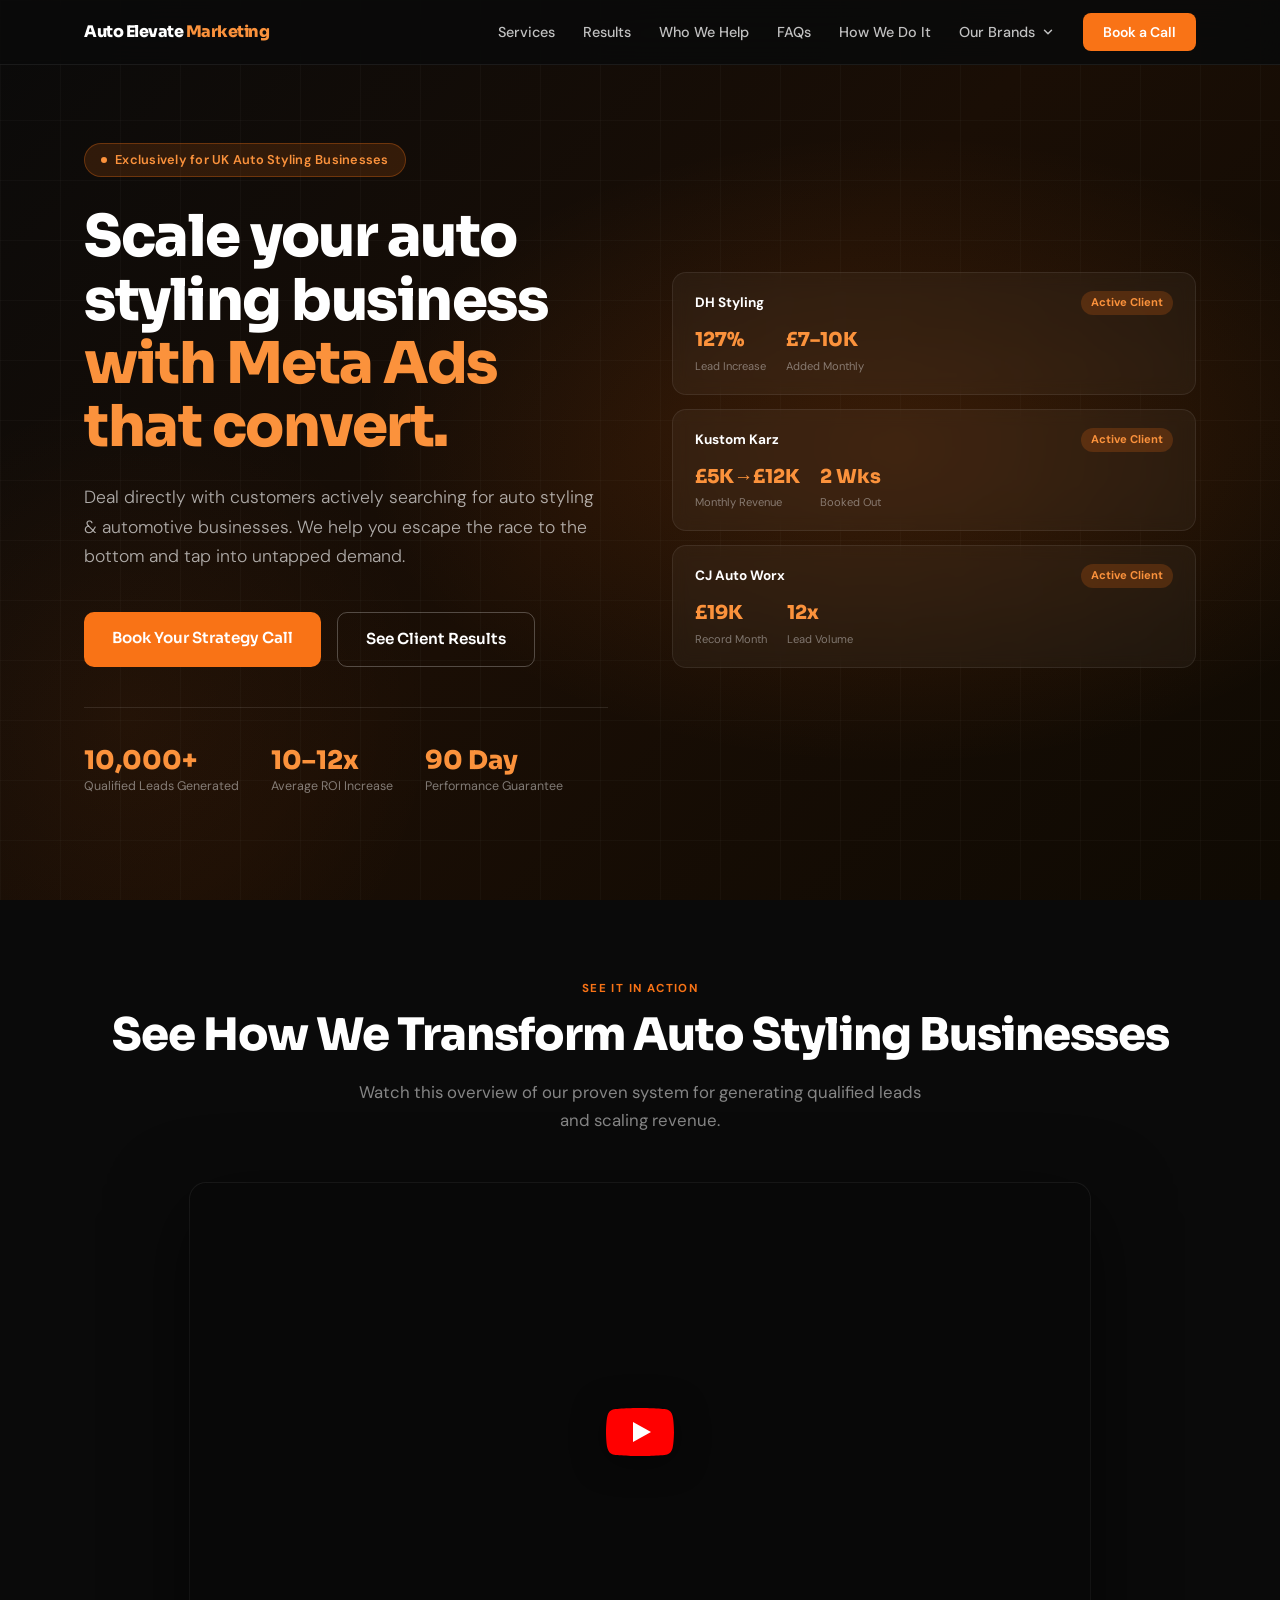
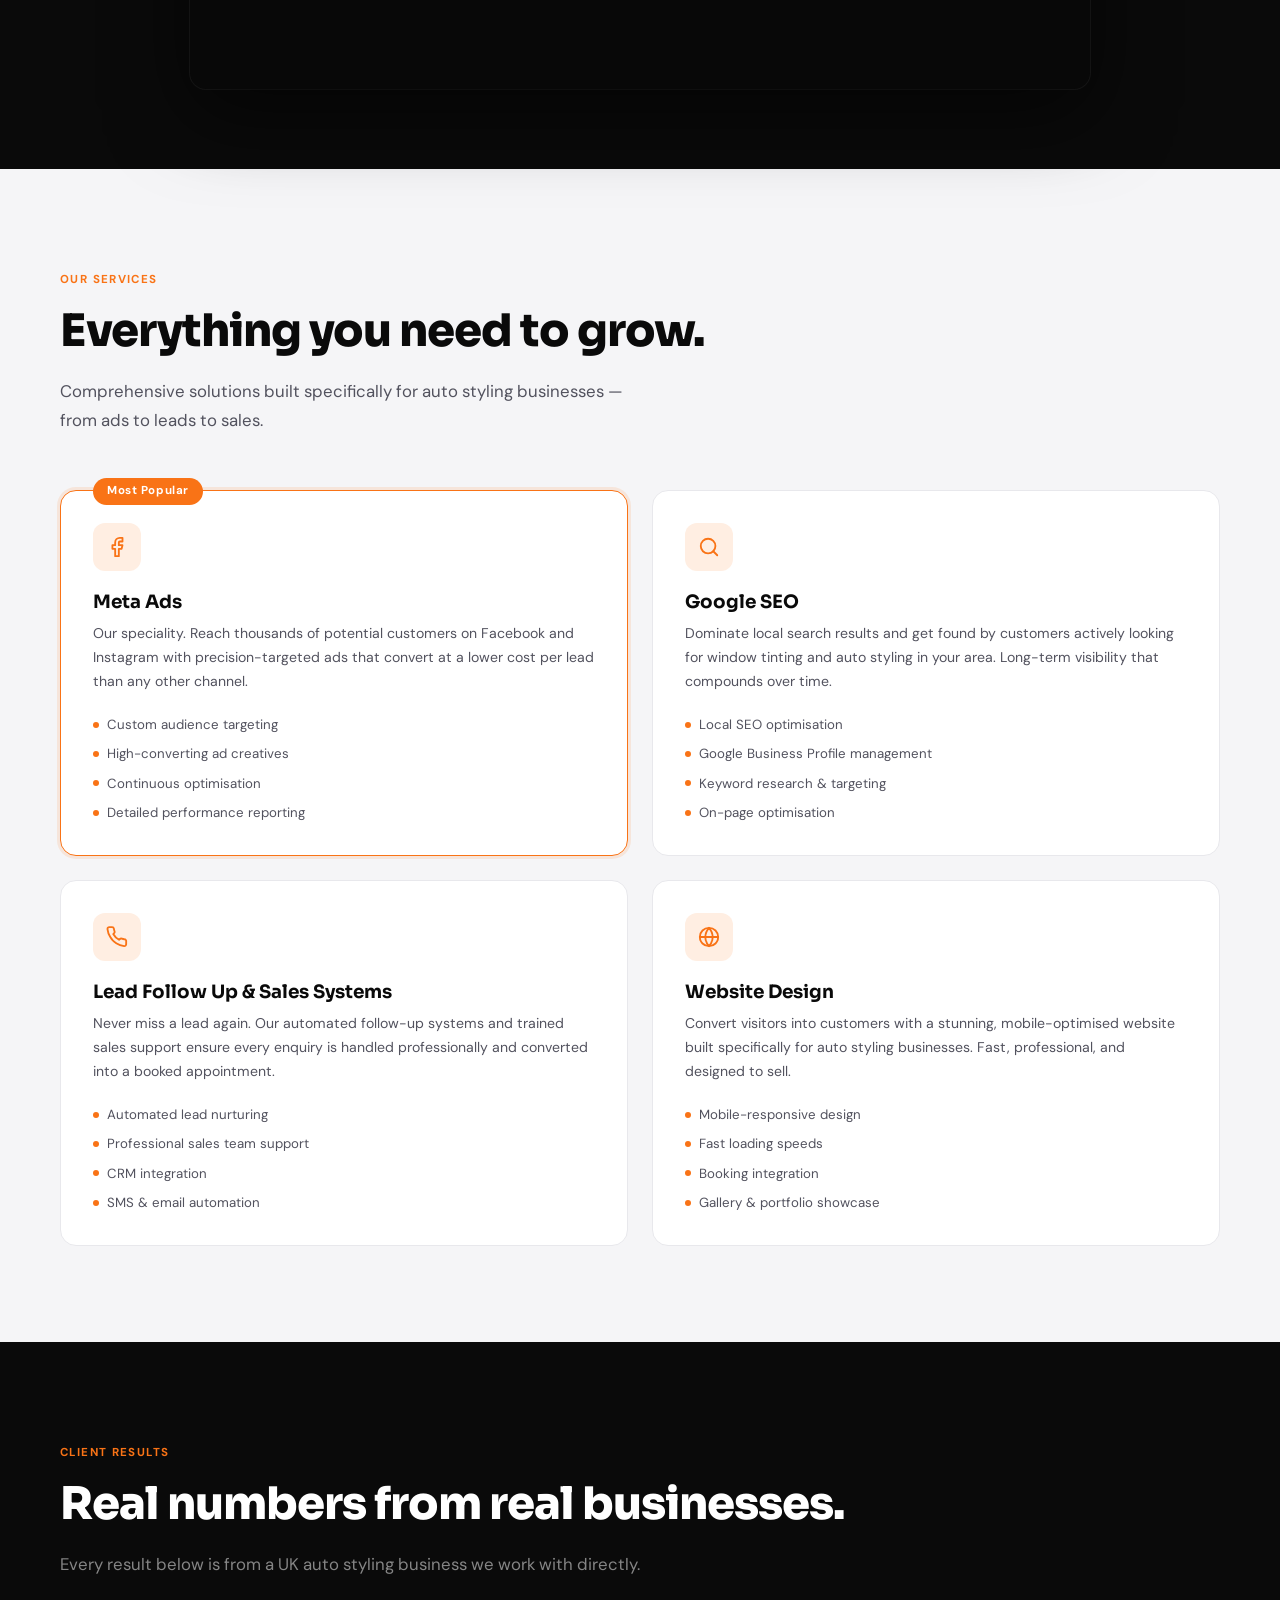
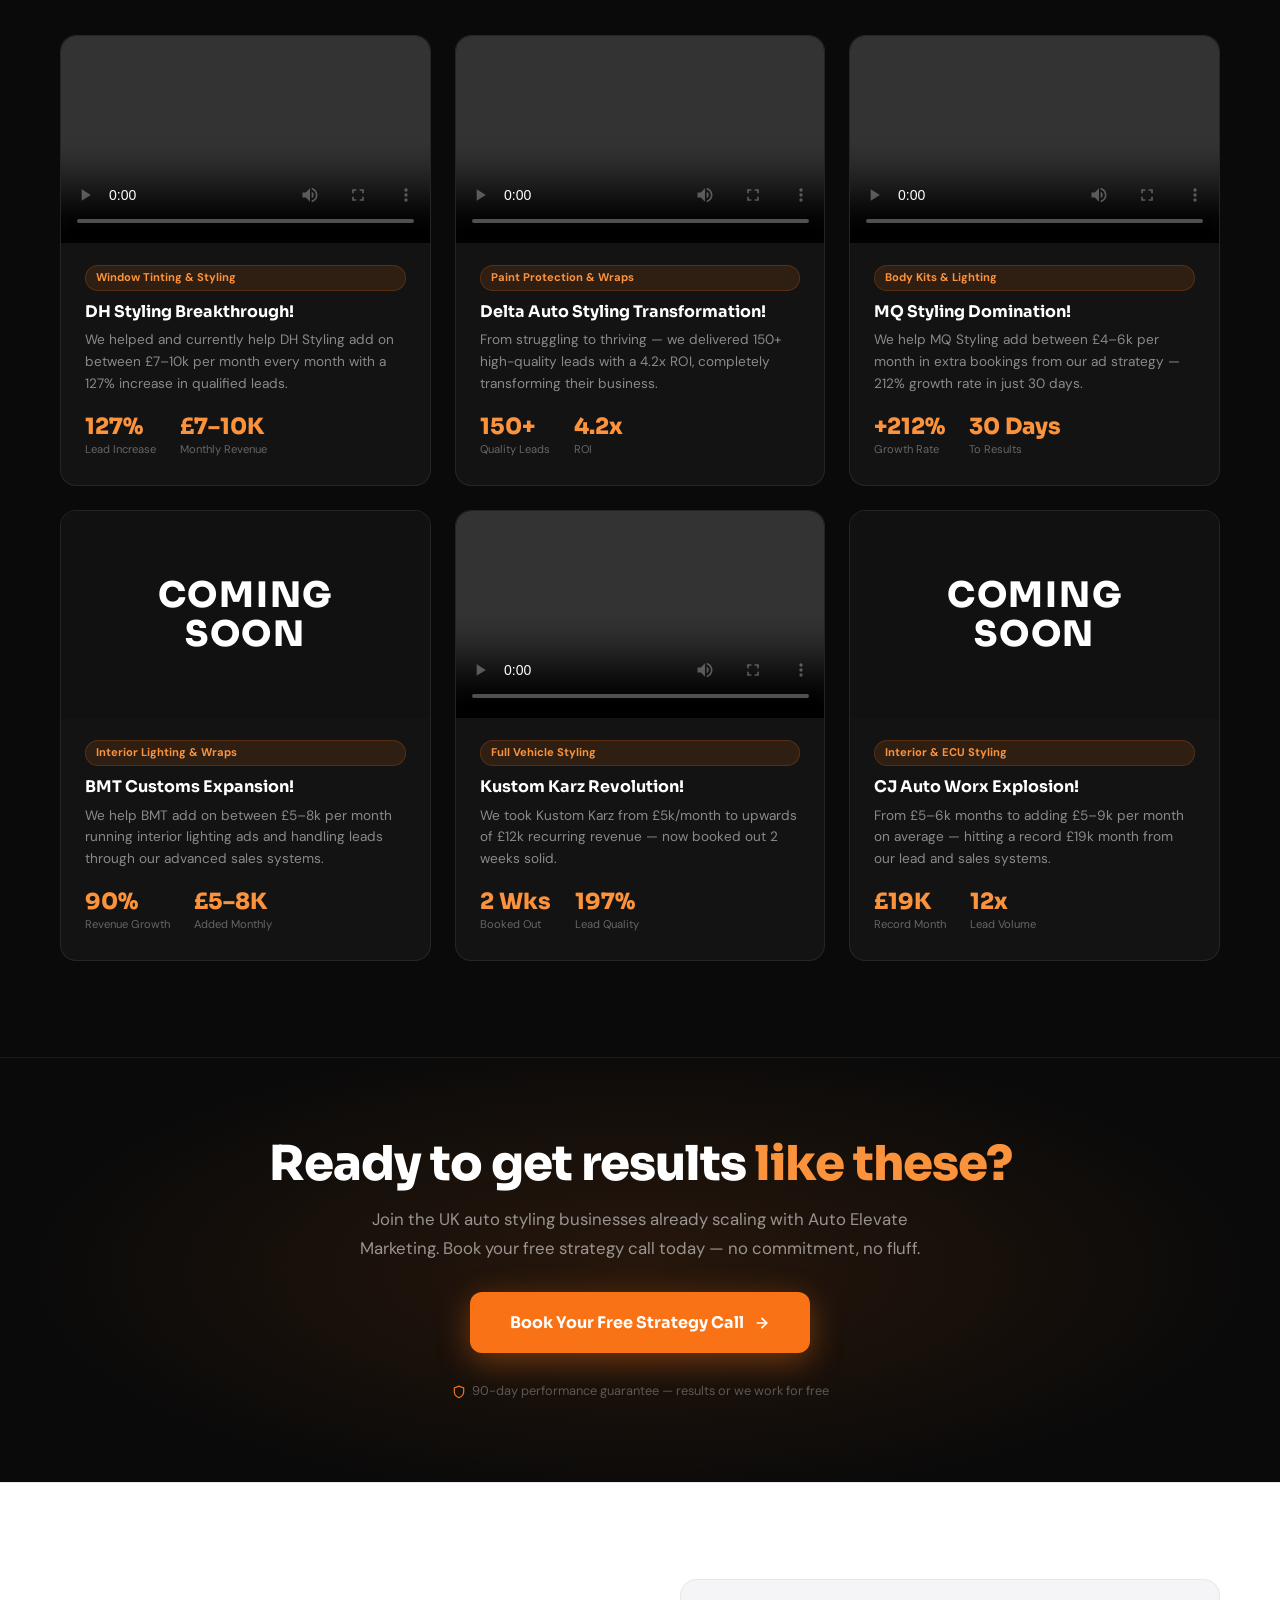
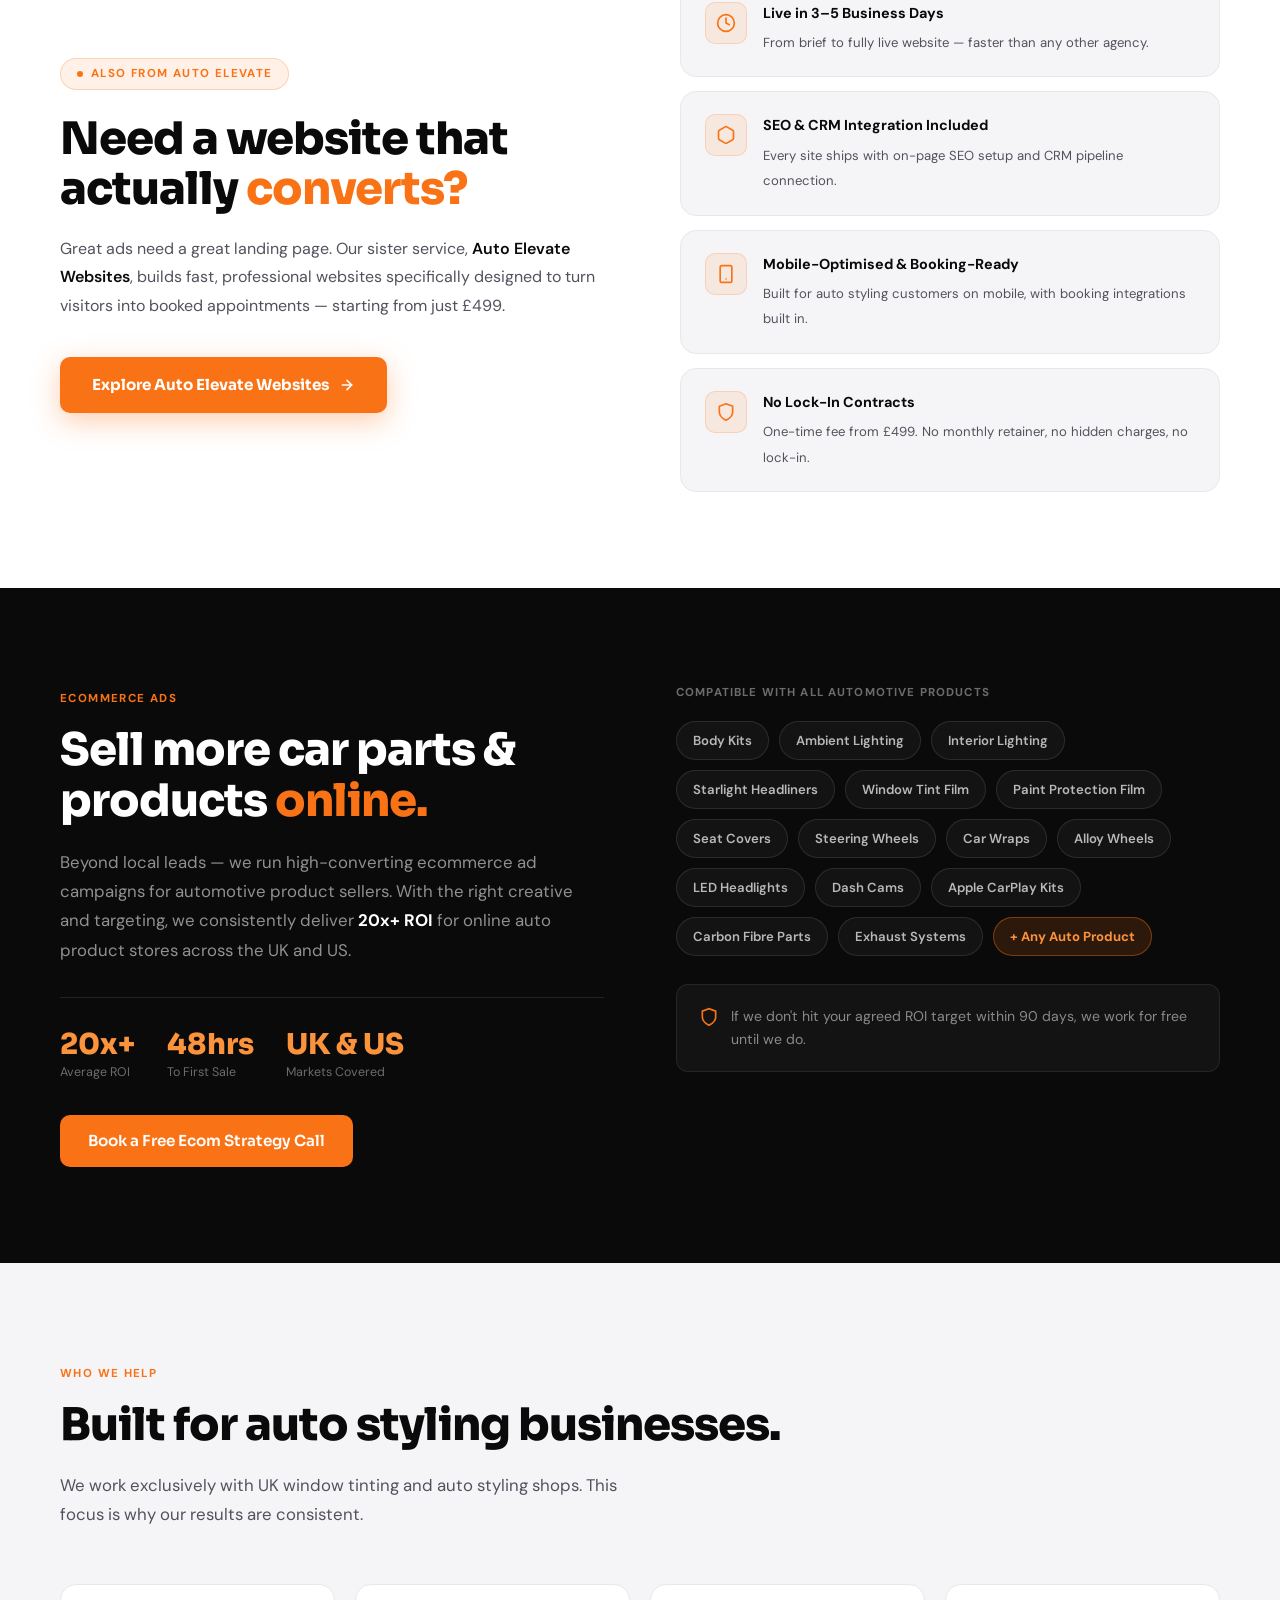
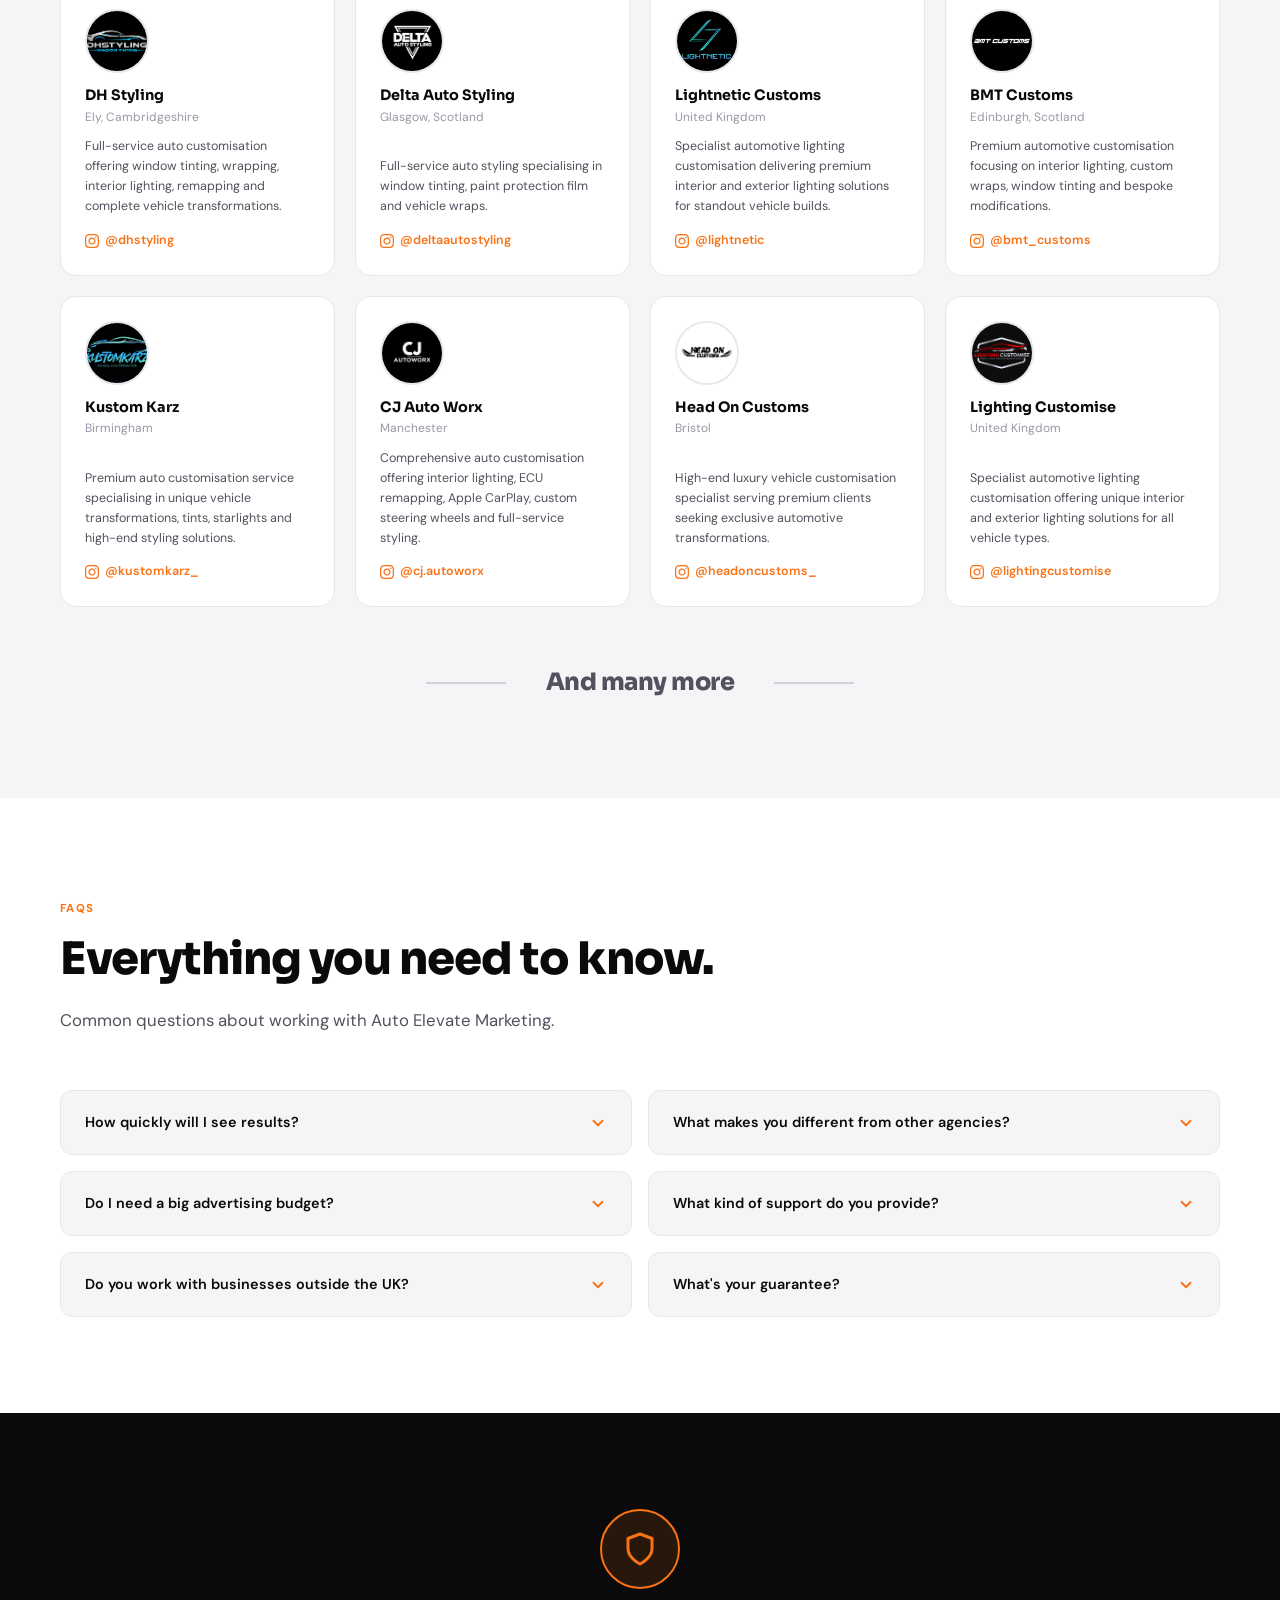
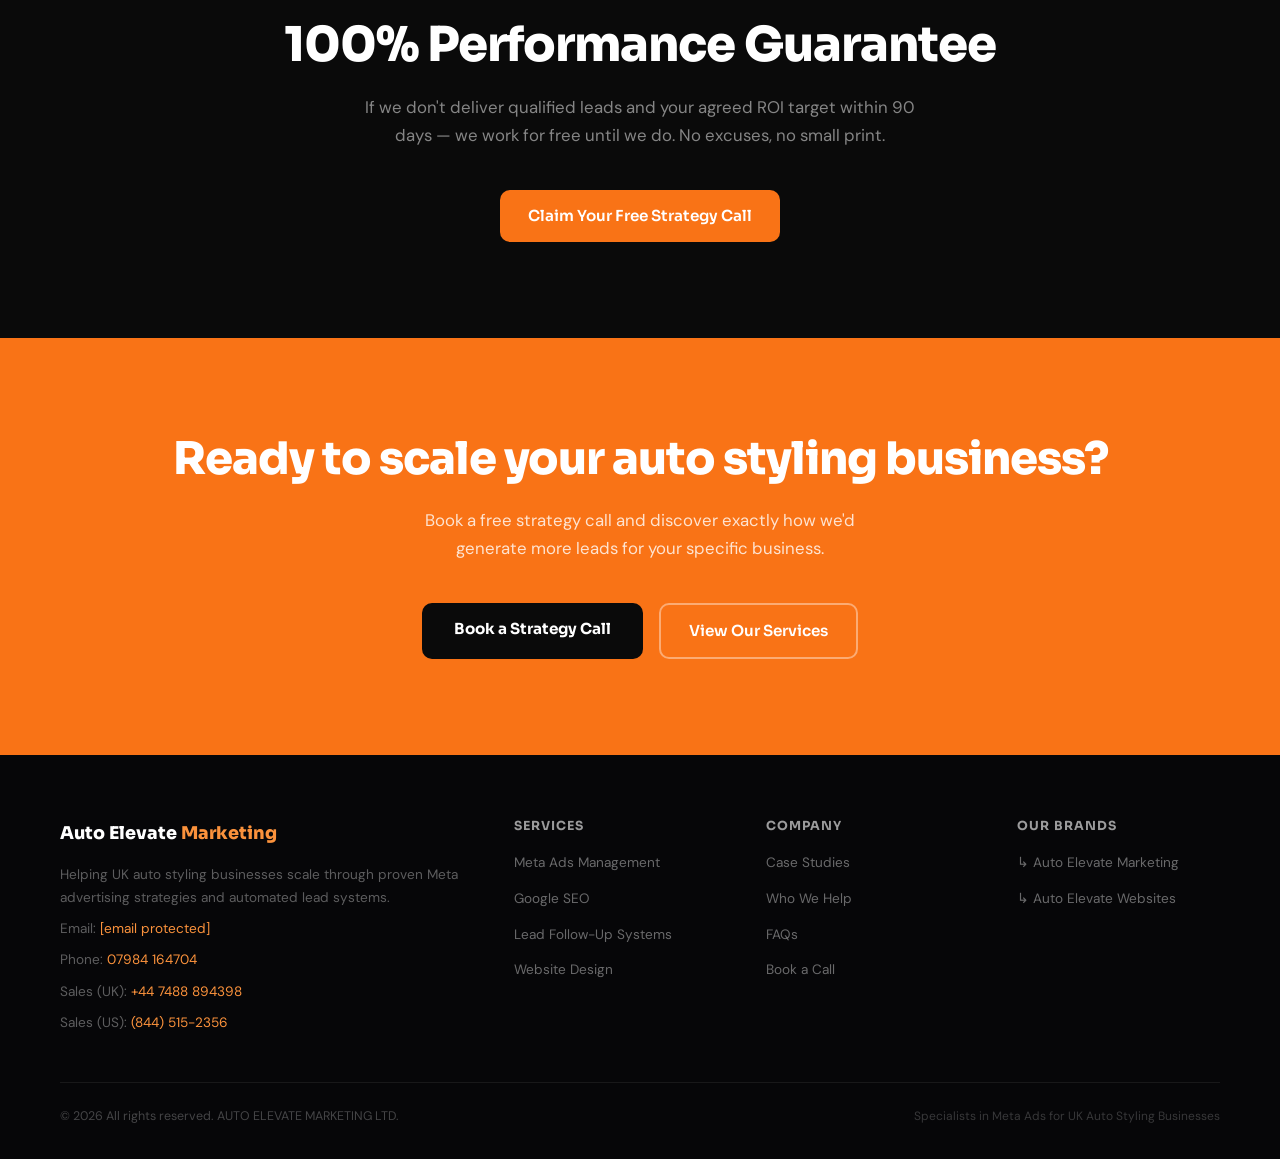
==== index.html @ 1526f534 "dafd" ====
<!DOCTYPE html>
<html lang="en">
<head>
  <meta charset="UTF-8">
  <meta name="viewport" content="width=device-width, initial-scale=1.0">
  <meta http-equiv="X-UA-Compatible" content="IE=edge">

  <!-- ── PRIMARY SEO ── -->
  <title>Auto Elevate Marketing | Meta Ads & Lead Generation for UK Auto Styling Businesses</title>
  <meta name="description" content="Auto Elevate Marketing helps UK window tinting and auto styling businesses scale with Meta Ads, Google SEO, and automated lead follow-up systems. Average 10-12x ROI. Book a free strategy call.">
  <meta name="keywords" content="meta ads auto styling, window tinting marketing, auto styling leads UK, Facebook ads auto detailing, local SEO auto styling, lead generation UK">
  <meta name="author" content="Auto Elevate Marketing">
  <meta name="robots" content="index, follow, max-snippet:-1, max-image-preview:large, max-video-preview:-1">
  <link rel="canonical" href="https://www.autoelevatemarketing.uk/">

  <!-- ── OPEN GRAPH ── -->
  <meta property="og:type"        content="website">
  <meta property="og:url"         content="https://www.autoelevatemarketing.uk/">
  <meta property="og:title"       content="Auto Elevate Marketing | Meta Ads for UK Auto Styling Businesses">
  <meta property="og:description" content="We help UK auto styling businesses generate qualified leads and scale revenue with proven Meta Ads and lead systems. 10-12x average ROI.">
  <meta property="og:image"       content="https://www.autoelevatemarketing.uk/og-image.jpg">
  <meta property="og:locale"      content="en_GB">
  <meta property="og:site_name"   content="Auto Elevate Marketing">

  <!-- ── TWITTER CARD ── -->
  <meta name="twitter:card"        content="summary_large_image">
  <meta name="twitter:title"       content="Auto Elevate Marketing | Meta Ads for UK Auto Styling Businesses">
  <meta name="twitter:description" content="We help UK auto styling businesses generate qualified leads and scale with proven Meta Ads and lead generation systems.">
  <meta name="twitter:image"       content="https://www.autoelevatemarketing.uk/og-image.jpg">

  <!-- ── GEO ── -->
  <meta name="geo.region"    content="GB">
  <meta name="geo.placename" content="United Kingdom">

  <!-- ── THEME ── -->
  <meta name="theme-color" content="#0a0a0a">
  <link rel="icon" type="image/svg+xml" href="/favicon.svg">
  <link rel="apple-touch-icon" href="/apple-touch-icon.png">

  <!-- ── FONTS ── -->
  <link rel="preconnect" href="https://fonts.googleapis.com">
  <link rel="preconnect" href="https://fonts.gstatic.com" crossorigin>
  <link rel="preload" as="style" href="https://fonts.googleapis.com/css2?family=Sora:wght@400;600;700;800&family=DM+Sans:wght@300;400;500&display=swap" onload="this.onload=null;this.rel='stylesheet'">
  <noscript><link rel="stylesheet" href="https://fonts.googleapis.com/css2?family=Sora:wght@400;600;700;800&family=DM+Sans:wght@300;400;500&display=swap"></noscript>

  <!-- ── STYLESHEET ── -->
  <link rel="stylesheet" href="marketing.css">
  <style>
    .fade-in { opacity: 1 !important; transform: none !important; visibility: visible !important; }

    @media (max-width: 768px) {
      #ecom > div > div { grid-template-columns: 1fr !important; gap: 40px !important; }
      /* Website upsell section — fix grid and feature boxes on mobile */
      section[aria-labelledby="upsell-heading"] { padding: 60px 20px !important; }
      section[aria-labelledby="upsell-heading"] > div > div {
        grid-template-columns: 1fr !important;
        gap: 40px !important;
      }
      section[aria-labelledby="upsell-heading"] > div > div > div:last-child {
        display: flex !important;
        flex-direction: column !important;
        gap: 12px !important;
      }
      section[aria-labelledby="upsell-heading"] > div > div > div:last-child > div {
        display: flex !important;
        flex-direction: row !important;
        align-items: flex-start !important;
        gap: 14px !important;
        padding: 16px 18px !important;
        border-radius: 14px !important;
        box-sizing: border-box !important;
        width: 100% !important;
      }
      section[aria-labelledby="upsell-heading"] > div > div > div:last-child > div > div:first-child {
        flex-shrink: 0 !important;
        width: 36px !important;
        height: 36px !important;
        min-width: 36px !important;
      }
      section[aria-labelledby="upsell-heading"] > div > div > div:last-child > div > div:last-child strong {
        font-size: 0.85rem !important;
      }
      section[aria-labelledby="upsell-heading"] > div > div > div:last-child > div > div:last-child span {
        font-size: 0.78rem !important;
      }
    }
  </style>

  <!-- ── STRUCTURED DATA ── -->
  <script type="application/ld+json">
  {
    "@context": "https://schema.org",
    "@graph": [
      {
        "@type": "LocalBusiness",
        "@id": "https://www.autoelevatemarketing.uk/#business",
        "name": "Auto Elevate Marketing",
        "description": "We help UK auto styling and window tinting businesses scale with Meta Ads, Google SEO, and automated lead generation systems.",
        "url": "https://www.autoelevatemarketing.uk/",
        "email": "autoelevatemarketing@gmail.com",
        "telephone": "+447984164704",
        "address": { "@type": "PostalAddress", "addressCountry": "GB" },
        "areaServed": { "@type": "Country", "name": "United Kingdom" },
        "priceRange": "££"
      },
      {
        "@type": "FAQPage",
        "mainEntity": [
          {
            "@type": "Question",
            "name": "How quickly will I see results?",
            "acceptedAnswer": { "@type": "Answer", "text": "Most clients start seeing qualified leads within the first 7-14 days. Full optimisation typically occurs by day 30-45. We guarantee results within 90 days or you don't pay." }
          },
          {
            "@type": "Question",
            "name": "What makes Auto Elevate Marketing different?",
            "acceptedAnswer": { "@type": "Answer", "text": "We exclusively serve the auto styling industry. We provide end-to-end service including ad management, lead follow-up systems, and sales support — not just clicks." }
          },
          {
            "@type": "Question",
            "name": "Do I need a big advertising budget?",
            "acceptedAnswer": { "@type": "Answer", "text": "No. Recommended minimum ad spend is £500-1000/month, but we can start smaller and scale as you see results." }
          },
          {
            "@type": "Question",
            "name": "What is your guarantee?",
            "acceptedAnswer": { "@type": "Answer", "text": "If we don't generate qualified leads and agreed ROI within 90 days, we work for free until we do." }
          }
        ]
      }
    ]
  }
  </script>
</head>

<body>

  <a href="#main-content" class="skip-link">Skip to main content</a>

  <!-- ══════════════════════════════
       NAV
  ══════════════════════════════ -->
  <header role="banner">
    <nav aria-label="Main navigation">
      <div class="nav-inner">
        <a href="index.html" class="nav-logo" aria-label="Auto Elevate Marketing — Home">
          Auto Elevate <span>Marketing</span>
        </a>

        <ul class="nav-links" role="list">
          <li><a href="#services">Services</a></li>
          <li><a href="#results">Results</a></li>
          <li><a href="#who-we-help">Who We Help</a></li>
          <li><a href="#faq">FAQs</a></li>
          <li><a href="#video">How We Do It</a></li>

          <!-- Services switcher -->
          <li class="nav-switcher">
            <button class="nav-switcher-btn" id="switcher-btn" aria-expanded="false" aria-haspopup="true"
              onclick="(function(e){e.stopPropagation();var d=document.getElementById('switcher-dropdown');var open=d.style.display==='block';d.style.display=open?'none':'block';d.style.position='absolute';d.style.top='calc(100% + 16px)';d.style.right='0';d.style.zIndex='9999';})(event)">
              Our Brands
              <svg xmlns="http://www.w3.org/2000/svg" width="14" height="14" viewBox="0 0 24 24" fill="none" stroke="currentColor" stroke-width="2.5" stroke-linecap="round" stroke-linejoin="round"><polyline points="6 9 12 15 18 9"/></svg>
            </button>
            <div class="nav-switcher-dropdown" id="switcher-dropdown" role="menu" style="display:none;">
              <a href="index.html" class="nav-switcher-item active" role="menuitem">
                <span class="switcher-dot orange"></span>
                <span class="switcher-label">
                  <strong>Auto Elevate Marketing</strong>
                  <span>Meta Ads &amp; Lead Generation</span>
                </span>
              </a>
              <a href="services.html" class="nav-switcher-item" role="menuitem">
                <span class="switcher-dot blue"></span>
                <span class="switcher-label">
                  <strong>Auto Elevate Websites</strong>
                  <span>Professional Website Design</span>
                </span>
              </a>
            </div>
          </li>

          <li><a href="https://api.leadconnectorhq.com/widget/bookings/autoelevatemarketing26dd50f6-abcb-43e1-90ae-5adf391b5b48/strategy-session-eec80b29-5880-4553-b8fc-c4c3367d4502" target="_blank" rel="noopener noreferrer" class="nav-cta">Book a Call</a></li>
        </ul>

        <button class="hamburger" aria-label="Open navigation menu" aria-expanded="false" aria-controls="mobile-menu">
          <span></span><span></span><span></span>
        </button>
      </div>

      <div class="mobile-menu" id="mobile-menu" role="navigation" aria-label="Mobile navigation">
        <a href="#services">Services</a>
        <a href="#results">Results</a>
        <a href="#who-we-help">Who We Help</a>
        <a href="#faq">FAQs</a>
        <div class="mobile-divider">Switch Brand</div>
        <a href="index.html">↳ Auto Elevate Marketing</a>
        <a href="services.html">↳ Auto Elevate Websites</a>
        <a href="https://api.leadconnectorhq.com/widget/bookings/autoelevatemarketing26dd50f6-abcb-43e1-90ae-5adf391b5b48/strategy-session-eec80b29-5880-4553-b8fc-c4c3367d4502" target="_blank" rel="noopener noreferrer">Book a Call</a>
      </div>
    </nav>
  </header>

  <main id="main-content">

    <!-- ══════════════════════════════
         HERO
    ══════════════════════════════ -->
    <section class="hero" aria-labelledby="hero-heading">
      <div class="hero-bg" aria-hidden="true"></div>
      <div class="hero-content">
        <div class="hero-left">
          <div class="hero-badge">
            <span class="dot"></span> Exclusively for UK Auto Styling Businesses
          </div>

          <h1 id="hero-heading">
            Scale your auto styling business<br>
            <span>with Meta Ads that convert.</span>
          </h1>

          <p class="hero-sub">Deal directly with customers actively searching for  auto styling & automotive businesses.  We help you escape the race to the bottom and tap into untapped demand.</p>

          <div class="hero-btns">
            <a href="https://api.leadconnectorhq.com/widget/bookings/autoelevatemarketing26dd50f6-abcb-43e1-90ae-5adf391b5b48/strategy-session-eec80b29-5880-4553-b8fc-c4c3367d4502" target="_blank" rel="noopener noreferrer" class="btn-primary">Book Your Strategy Call</a>
            <a href="#results" class="btn-outline">See Client Results</a>
          </div>

          <div class="hero-stats" role="list">
            <div role="listitem">
              <div class="hero-stat-val">10,000+</div>
              <div class="hero-stat-label">Qualified Leads Generated</div>
            </div>
            <div role="listitem">
              <div class="hero-stat-val">10–12x</div>
              <div class="hero-stat-label">Average ROI Increase</div>
            </div>
            <div role="listitem">
              <div class="hero-stat-val">90 Day</div>
              <div class="hero-stat-label">Performance Guarantee</div>
            </div>
          </div>
        </div>

        <!-- Hero result cards -->
        <aside class="hero-right" aria-label="Client results">
          <article class="result-card">
            <div class="result-card-top">
              <span class="result-card-name">DH Styling</span>
              <span class="result-card-badge">Active Client</span>
            </div>
            <div class="result-metrics">
              <div>
                <div class="result-metric-val">127%</div>
                <div class="result-metric-label">Lead Increase</div>
              </div>
              <div>
                <div class="result-metric-val">£7–10K</div>
                <div class="result-metric-label">Added Monthly</div>
              </div>
            </div>
          </article>
          <article class="result-card">
            <div class="result-card-top">
              <span class="result-card-name">Kustom Karz</span>
              <span class="result-card-badge">Active Client</span>
            </div>
            <div class="result-metrics">
              <div>
                <div class="result-metric-val">£5K→£12K</div>
                <div class="result-metric-label">Monthly Revenue</div>
              </div>
              <div>
                <div class="result-metric-val">2 Wks</div>
                <div class="result-metric-label">Booked Out</div>
              </div>
            </div>
          </article>
          <article class="result-card">
            <div class="result-card-top">
              <span class="result-card-name">CJ Auto Worx</span>
              <span class="result-card-badge">Active Client</span>
            </div>
            <div class="result-metrics">
              <div>
                <div class="result-metric-val">£19K</div>
                <div class="result-metric-label">Record Month</div>
              </div>
              <div>
                <div class="result-metric-val">12x</div>
                <div class="result-metric-label">Lead Volume</div>
              </div>
            </div>
          </article>
        </aside>
      </div>
    </section>

    <!-- ══════════════════════════════
         VIDEO — HOW WE DO IT
    ══════════════════════════════ -->
    <section class="section video-section" id="video" aria-labelledby="video-heading">
      <div class="container">
        <div class="video-section-header fade-in">
          <span class="section-tag">See It In Action</span>
          <h2 class="section-title" id="video-heading">See How We Transform Auto Styling Businesses</h2>
          <p class="section-sub">Watch this overview of our proven system for generating qualified leads and scaling revenue.</p>
        </div>
        <div class="yt-wrap fade-in">
          <div class="yt-facade" id="yt-facade" role="button" tabindex="0"
               aria-label="Play: See How We Transform Auto Styling Businesses">
            <img src="https://i.ytimg.com/vi/zka-I2eXslU/maxresdefault.jpg"
                 alt="Auto Elevate Marketing — How We Scale Auto Styling Businesses"
                 width="900" height="506" loading="lazy" decoding="async"
                 onerror="this.src='https://i.ytimg.com/vi/zka-I2eXslU/hqdefault.jpg'">
            <div class="yt-play-btn" aria-hidden="true">
              <svg viewBox="0 0 68 48" width="68" height="48"><path d="M66.52 7.74c-.78-2.93-2.49-5.41-5.42-6.19C55.79.13 34 0 34 0S12.21.13 6.9 1.55c-2.93.78-4.63 3.26-5.42 6.19C.06 13.05 0 24 0 24s.06 10.95 1.48 16.26c.78 2.93 2.49 5.41 5.42 6.19C12.21 47.87 34 48 34 48s21.79-.13 27.1-1.55c2.93-.78 4.64-3.26 5.42-6.19C67.94 34.95 68 24 68 24s-.06-10.95-1.48-16.26z" fill="#f00"/><path d="M45 24 27 14v20" fill="#fff"/></svg>
            </div>
          </div>
        </div>
      </div>
    </section>

    <!-- ══════════════════════════════
         SERVICES
    ══════════════════════════════ -->
    <section class="section services-section" id="services" aria-labelledby="services-heading">
      <div class="container">
        <span class="section-tag">Our Services</span>
        <h2 class="section-title" id="services-heading">Everything you need to grow.</h2>
        <p class="section-sub">Comprehensive solutions built specifically for auto styling businesses — from ads to leads to sales.</p>

        <div class="services-grid">

          <article class="service-card featured fade-in">
            <div class="service-popular">Most Popular</div>
            <div class="service-icon-wrap">
              <svg xmlns="http://www.w3.org/2000/svg" viewBox="0 0 24 24" fill="none" stroke="var(--accent)" stroke-width="2" stroke-linecap="round" stroke-linejoin="round"><path d="M18 2h-3a5 5 0 0 0-5 5v3H7v4h3v8h4v-8h3l1-4h-4V7a1 1 0 0 1 1-1h3z"/></svg>
            </div>
            <h3>Meta Ads</h3>
            <p>Our speciality. Reach thousands of potential customers on Facebook and Instagram with precision-targeted ads that convert at a lower cost per lead than any other channel.</p>
            <ul class="service-features">
              <li>Custom audience targeting</li>
              <li>High-converting ad creatives</li>
              <li>Continuous optimisation</li>
              <li>Detailed performance reporting</li>
            </ul>
          </article>

          <article class="service-card fade-in">
            <div class="service-icon-wrap">
              <svg xmlns="http://www.w3.org/2000/svg" viewBox="0 0 24 24" fill="none" stroke="var(--accent)" stroke-width="2" stroke-linecap="round" stroke-linejoin="round"><circle cx="11" cy="11" r="8"/><line x1="21" y1="21" x2="16.65" y2="16.65"/></svg>
            </div>
            <h3>Google SEO</h3>
            <p>Dominate local search results and get found by customers actively looking for window tinting and auto styling in your area. Long-term visibility that compounds over time.</p>
            <ul class="service-features">
              <li>Local SEO optimisation</li>
              <li>Google Business Profile management</li>
              <li>Keyword research &amp; targeting</li>
              <li>On-page optimisation</li>
            </ul>
          </article>

          <article class="service-card fade-in">
            <div class="service-icon-wrap">
              <svg xmlns="http://www.w3.org/2000/svg" viewBox="0 0 24 24" fill="none" stroke="var(--accent)" stroke-width="2" stroke-linecap="round" stroke-linejoin="round"><path d="M22 16.92v3a2 2 0 0 1-2.18 2 19.79 19.79 0 0 1-8.63-3.07A19.5 19.5 0 0 1 4.69 12a19.79 19.79 0 0 1-3.07-8.67A2 2 0 0 1 3.6 1.18h3a2 2 0 0 1 2 1.72c.127.96.361 1.903.7 2.81a2 2 0 0 1-.45 2.11L7.91 8.77a16 16 0 0 0 6.29 6.29l.96-.86a2 2 0 0 1 2.11-.45c.907.339 1.85.573 2.81.7A2 2 0 0 1 22 16.92z"/></svg>
            </div>
            <h3>Lead Follow Up &amp; Sales Systems</h3>
            <p>Never miss a lead again. Our automated follow-up systems and trained sales support ensure every enquiry is handled professionally and converted into a booked appointment.</p>
            <ul class="service-features">
              <li>Automated lead nurturing</li>
              <li>Professional sales team support</li>
              <li>CRM integration</li>
              <li>SMS &amp; email automation</li>
            </ul>
          </article>

          <article class="service-card fade-in">
            <div class="service-icon-wrap">
              <svg xmlns="http://www.w3.org/2000/svg" viewBox="0 0 24 24" fill="none" stroke="var(--accent)" stroke-width="2" stroke-linecap="round" stroke-linejoin="round"><circle cx="12" cy="12" r="10"/><line x1="2" y1="12" x2="22" y2="12"/><path d="M12 2a15.3 15.3 0 0 1 4 10 15.3 15.3 0 0 1-4 10 15.3 15.3 0 0 1-4-10 15.3 15.3 0 0 1 4-10z"/></svg>
            </div>
            <h3>Website Design</h3>
            <p>Convert visitors into customers with a stunning, mobile-optimised website built specifically for auto styling businesses. Fast, professional, and designed to sell.</p>
            <ul class="service-features">
              <li>Mobile-responsive design</li>
              <li>Fast loading speeds</li>
              <li>Booking integration</li>
              <li>Gallery &amp; portfolio showcase</li>
            </ul>
          </article>

        </div>
      </div>
    </section>

    <!-- ══════════════════════════════
         RESULTS
    ══════════════════════════════ -->
    <section class="section results-section" id="results" aria-labelledby="results-heading">
      <div class="container">
        <span class="section-tag">Client Results</span>
        <h2 class="section-title" id="results-heading">Real numbers from real businesses.</h2>
        <p class="section-sub">Every result below is from a UK auto styling business we work with directly.</p>

        <div class="results-grid">

          <!-- DH Styling -->
          <article class="result-item fade-in" itemscope itemtype="https://schema.org/Review">
            <meta itemprop="datePublished" content="2024-01-01">
            <div itemprop="author" itemscope itemtype="https://schema.org/Organization">
              <meta itemprop="name" content="DH Styling">
            </div>
            <div class="video-wrap">
              <video src="media/dh_styling.mp4" controls playsinline style="position:absolute;inset:0;width:100%;height:100%;object-fit:cover;background:#000;"></video>
            </div>
            <div class="result-body">
              <span class="result-tag">Window Tinting &amp; Styling</span>
              <h3 itemprop="name">DH Styling Breakthrough!</h3>
              <p class="result-desc" itemprop="reviewBody">We helped and currently help DH Styling add on between £7–10k per month every month with a 127% increase in qualified leads.</p>
              <div class="result-numbers">
                <div><div class="result-num">127%</div><div class="result-num-label">Lead Increase</div></div>
                <div><div class="result-num">£7–10K</div><div class="result-num-label">Monthly Revenue</div></div>
              </div>
            </div>
          </article>

          <!-- Delta Auto Styling -->
          <article class="result-item fade-in" itemscope itemtype="https://schema.org/Review">
            <meta itemprop="datePublished" content="2024-01-01">
            <div itemprop="author" itemscope itemtype="https://schema.org/Organization">
              <meta itemprop="name" content="Delta Auto Styling">
            </div>
            <div class="video-wrap">
              <video src="media/delta_auto.mp4" controls playsinline style="position:absolute;inset:0;width:100%;height:100%;object-fit:cover;background:#000;"></video>
            </div>
            <div class="result-body">
              <span class="result-tag">Paint Protection &amp; Wraps</span>
              <h3 itemprop="name">Delta Auto Styling Transformation!</h3>
              <p class="result-desc" itemprop="reviewBody">From struggling to thriving — we delivered 150+ high-quality leads with a 4.2x ROI, completely transforming their business.</p>
              <div class="result-numbers">
                <div><div class="result-num">150+</div><div class="result-num-label">Quality Leads</div></div>
                <div><div class="result-num">4.2x</div><div class="result-num-label">ROI</div></div>
              </div>
            </div>
          </article>

          <!-- MQ Styling -->
          <article class="result-item" itemscope itemtype="https://schema.org/Review">
            <meta itemprop="datePublished" content="2024-01-01">
            <div itemprop="author" itemscope itemtype="https://schema.org/Organization">
              <meta itemprop="name" content="MQ Styling">
            </div>
            <div class="video-wrap">
              <video src="media/mq_styling.mp4" controls playsinline style="position:absolute;inset:0;width:100%;height:100%;object-fit:cover;background:#000;"></video>
            </div>
            <div class="result-body">
              <span class="result-tag">Body Kits &amp; Lighting</span>
              <h3 itemprop="name">MQ Styling Domination!</h3>
              <p class="result-desc" itemprop="reviewBody">We help MQ Styling add between £4–6k per month in extra bookings from our ad strategy — 212% growth rate in just 30 days.</p>
              <div class="result-numbers">
                <div><div class="result-num">+212%</div><div class="result-num-label">Growth Rate</div></div>
                <div><div class="result-num">30 Days</div><div class="result-num-label">To Results</div></div>
              </div>
            </div>
          </article>

          <!-- BMT Customs — Coming Soon -->
          <article class="result-item fade-in" itemscope itemtype="https://schema.org/Review">
            <div class="video-wrap video-coming-soon-wrap" aria-label="BMT Customs testimonial coming soon">
              <div class="video-coming-soon">
                <span>COMING SOON</span>
              </div>
            </div>
            <div class="result-body">
              <span class="result-tag">Interior Lighting &amp; Wraps</span>
              <h3>BMT Customs Expansion!</h3>
              <p class="result-desc">We help BMT add on between £5–8k per month running interior lighting ads and handling leads through our advanced sales systems.</p>
              <div class="result-numbers">
                <div><div class="result-num">90%</div><div class="result-num-label">Revenue Growth</div></div>
                <div><div class="result-num">£5–8K</div><div class="result-num-label">Added Monthly</div></div>
              </div>
            </div>
          </article>

          <!-- Kustom Karz -->
          <article class="result-item fade-in" itemscope itemtype="https://schema.org/Review">
            <meta itemprop="datePublished" content="2024-01-01">
            <div itemprop="author" itemscope itemtype="https://schema.org/Organization">
              <meta itemprop="name" content="Kustom Karz">
            </div>
            <div class="video-wrap">
              <video src="media/kustom_karz.mp4" controls playsinline style="position:absolute;inset:0;width:100%;height:100%;object-fit:cover;background:#000;"></video>
            </div>
            <div class="result-body">
              <span class="result-tag">Full Vehicle Styling</span>
              <h3 itemprop="name">Kustom Karz Revolution!</h3>
              <p class="result-desc" itemprop="reviewBody">We took Kustom Karz from £5k/month to upwards of £12k recurring revenue — now booked out 2 weeks solid.</p>
              <div class="result-numbers">
                <div><div class="result-num">2 Wks</div><div class="result-num-label">Booked Out</div></div>
                <div><div class="result-num">197%</div><div class="result-num-label">Lead Quality</div></div>
              </div>
            </div>
          </article>

          <!-- CJ Auto Worx — Coming Soon -->
          <article class="result-item fade-in" itemscope itemtype="https://schema.org/Review">
            <div class="video-wrap video-coming-soon-wrap" aria-label="CJ Auto Worx testimonial coming soon">
              <div class="video-coming-soon">
                <span>COMING SOON</span>
              </div>
            </div>
            <div class="result-body">
              <span class="result-tag">Interior &amp; ECU Styling</span>
              <h3>CJ Auto Worx Explosion!</h3>
              <p class="result-desc">From £5–6k months to adding £5–9k per month on average — hitting a record £19k month from our lead and sales systems.</p>
              <div class="result-numbers">
                <div><div class="result-num">£19K</div><div class="result-num-label">Record Month</div></div>
                <div><div class="result-num">12x</div><div class="result-num-label">Lead Volume</div></div>
              </div>
            </div>
          </article>

        </div>
      </div>
    </section>

    <!-- ══════════════════════════════
         POST-TESTIMONIAL CTA
    ══════════════════════════════ -->
    <section class="post-results-cta fade-in" aria-label="Book a strategy call">
      <div class="container">
        <div class="post-results-inner">
          <div class="post-results-text">
            <h2>Ready to get results <span>like these?</span></h2>
            <p>Join the UK auto styling businesses already scaling with Auto Elevate Marketing. Book your free strategy call today — no commitment, no fluff.</p>
          </div>
          <a href="https://api.leadconnectorhq.com/widget/bookings/autoelevatemarketing26dd50f6-abcb-43e1-90ae-5adf391b5b48/strategy-session-eec80b29-5880-4553-b8fc-c4c3367d4502"
             target="_blank" rel="noopener noreferrer" class="btn-primary post-results-btn">
            Book Your Free Strategy Call
            <svg xmlns="http://www.w3.org/2000/svg" width="16" height="16" viewBox="0 0 24 24" fill="none" stroke="currentColor" stroke-width="2.5" stroke-linecap="round" stroke-linejoin="round"><line x1="5" y1="12" x2="19" y2="12"/><polyline points="12 5 19 12 12 19"/></svg>
          </a>
          <p class="post-results-guarantee">
            <svg viewBox="0 0 24 24" fill="none" stroke="currentColor" stroke-width="2" width="14" height="14"><path d="M12 22s8-4 8-10V5l-8-3-8 3v7c0 6 8 10 8 10z"/></svg>
            90-day performance guarantee — results or we work for free
          </p>
        </div>
      </div>
    </section>

    <!-- ══════════════════════════════
         WEBSITE DESIGN UPSELL
    ══════════════════════════════ -->
    <section style="background:#ffffff;padding:96px 24px;border-top:1px solid #e8e8ec;position:relative;overflow:hidden;" aria-labelledby="upsell-heading">
      <div style="max-width:1160px;margin:0 auto;">
        <div style="display:grid;grid-template-columns:1fr 1fr;gap:80px;align-items:center;">

          <!-- Left -->
          <div>
            <div style="display:inline-flex;align-items:center;gap:8px;font-size:0.72rem;font-weight:700;letter-spacing:0.12em;text-transform:uppercase;color:#f97316;background:rgba(249,115,22,0.10);border:1px solid rgba(249,115,22,0.25);border-radius:100px;padding:6px 16px;margin-bottom:24px;">
              <span style="width:6px;height:6px;border-radius:50%;background:#f97316;display:inline-block;flex-shrink:0;"></span>
              Also from Auto Elevate
            </div>
            <h2 id="upsell-heading" style="font-family:'Sora',sans-serif;font-size:clamp(1.8rem,3.5vw,2.8rem);font-weight:800;color:#0a0a0a;letter-spacing:-1px;margin-bottom:20px;line-height:1.12;">Need a website that actually <span style="color:#f97316;">converts?</span></h2>
            <p style="font-size:1rem;color:#52525e;line-height:1.8;margin-bottom:36px;">Great ads need a great landing page. Our sister service, <strong style="color:#0a0a0a;font-weight:600;">Auto Elevate Websites</strong>, builds fast, professional websites specifically designed to turn visitors into booked appointments — starting from just £499.</p>
            <a href="services.html" style="display:inline-flex;align-items:center;gap:10px;background:#f97316;color:#fff;padding:16px 32px;border-radius:10px;font-weight:700;font-size:0.95rem;font-family:'Sora',sans-serif;text-decoration:none;box-shadow:0 8px 28px rgba(249,115,22,0.35);">
              Explore Auto Elevate Websites
              <svg xmlns="http://www.w3.org/2000/svg" width="16" height="16" viewBox="0 0 24 24" fill="none" stroke="currentColor" stroke-width="2.5" stroke-linecap="round" stroke-linejoin="round"><line x1="5" y1="12" x2="19" y2="12"/><polyline points="12 5 19 12 12 19"/></svg>
            </a>
          </div>

          <!-- Right -->
          <div style="display:flex;flex-direction:column;gap:14px;">
            <div style="background:#f5f5f7;border:1px solid #e8e8ec;border-radius:16px;padding:22px 24px;display:flex;align-items:flex-start;gap:16px;">
              <div style="width:42px;height:42px;border-radius:10px;flex-shrink:0;background:rgba(249,115,22,0.10);border:1px solid rgba(249,115,22,0.2);display:flex;align-items:center;justify-content:center;color:#f97316;">
                <svg viewBox="0 0 24 24" fill="none" stroke="currentColor" stroke-width="2" stroke-linecap="round" stroke-linejoin="round" width="20" height="20"><circle cx="12" cy="12" r="10"/><polyline points="12 6 12 12 16 14"/></svg>
              </div>
              <div>
                <strong style="display:block;font-size:0.9rem;font-weight:700;color:#0a0a0a;margin-bottom:4px;">Live in 3–5 Business Days</strong>
                <span style="font-size:0.82rem;color:#52525e;line-height:1.55;">From brief to fully live website — faster than any other agency.</span>
              </div>
            </div>
            <div style="background:#f5f5f7;border:1px solid #e8e8ec;border-radius:16px;padding:22px 24px;display:flex;align-items:flex-start;gap:16px;">
              <div style="width:42px;height:42px;border-radius:10px;flex-shrink:0;background:rgba(249,115,22,0.10);border:1px solid rgba(249,115,22,0.2);display:flex;align-items:center;justify-content:center;color:#f97316;">
                <svg viewBox="0 0 24 24" fill="none" stroke="currentColor" stroke-width="2" stroke-linecap="round" stroke-linejoin="round" width="20" height="20"><path d="M21 16V8a2 2 0 0 0-1-1.73l-7-4a2 2 0 0 0-2 0l-7 4A2 2 0 0 0 3 8v8a2 2 0 0 0 1 1.73l7 4a2 2 0 0 0 2 0l7-4A2 2 0 0 0 21 16z"/></svg>
              </div>
              <div>
                <strong style="display:block;font-size:0.9rem;font-weight:700;color:#0a0a0a;margin-bottom:4px;">SEO &amp; CRM Integration Included</strong>
                <span style="font-size:0.82rem;color:#52525e;line-height:1.55;">Every site ships with on-page SEO setup and CRM pipeline connection.</span>
              </div>
            </div>
            <div style="background:#f5f5f7;border:1px solid #e8e8ec;border-radius:16px;padding:22px 24px;display:flex;align-items:flex-start;gap:16px;">
              <div style="width:42px;height:42px;border-radius:10px;flex-shrink:0;background:rgba(249,115,22,0.10);border:1px solid rgba(249,115,22,0.2);display:flex;align-items:center;justify-content:center;color:#f97316;">
                <svg viewBox="0 0 24 24" fill="none" stroke="currentColor" stroke-width="2" stroke-linecap="round" stroke-linejoin="round" width="20" height="20"><rect x="5" y="2" width="14" height="20" rx="2" ry="2"/><line x1="12" y1="18" x2="12.01" y2="18"/></svg>
              </div>
              <div>
                <strong style="display:block;font-size:0.9rem;font-weight:700;color:#0a0a0a;margin-bottom:4px;">Mobile-Optimised &amp; Booking-Ready</strong>
                <span style="font-size:0.82rem;color:#52525e;line-height:1.55;">Built for auto styling customers on mobile, with booking integrations built in.</span>
              </div>
            </div>
            <div style="background:#f5f5f7;border:1px solid #e8e8ec;border-radius:16px;padding:22px 24px;display:flex;align-items:flex-start;gap:16px;">
              <div style="width:42px;height:42px;border-radius:10px;flex-shrink:0;background:rgba(249,115,22,0.10);border:1px solid rgba(249,115,22,0.2);display:flex;align-items:center;justify-content:center;color:#f97316;">
                <svg viewBox="0 0 24 24" fill="none" stroke="currentColor" stroke-width="2" stroke-linecap="round" stroke-linejoin="round" width="20" height="20"><path d="M12 22s8-4 8-10V5l-8-3-8 3v7c0 6 8 10 8 10z"/></svg>
              </div>
              <div>
                <strong style="display:block;font-size:0.9rem;font-weight:700;color:#0a0a0a;margin-bottom:4px;">No Lock-In Contracts</strong>
                <span style="font-size:0.82rem;color:#52525e;line-height:1.55;">One-time fee from £499. No monthly retainer, no hidden charges, no lock-in.</span>
              </div>
            </div>
          </div>

        </div>
      </div>
    </section>

    <!-- ══════════════════════════════
         ECOM ADS SECTION
    ══════════════════════════════ -->
    <section id="ecom" style="background:#0a0a0a;padding:96px 24px;" aria-labelledby="ecom-heading">
      <div style="max-width:1160px;margin:0 auto;">
        <div style="display:grid;grid-template-columns:1fr 1fr;gap:72px;align-items:start;">

          <!-- Left col -->
          <div>
            <span style="display:inline-block;font-size:0.72rem;font-weight:700;letter-spacing:0.12em;text-transform:uppercase;color:#f97316;margin-bottom:16px;">Ecommerce Ads</span>
            <h2 id="ecom-heading" style="font-family:'Sora',sans-serif;font-size:clamp(1.9rem,4vw,2.8rem);font-weight:800;letter-spacing:-1px;margin-bottom:20px;line-height:1.15;color:#ffffff;">Sell more car parts &amp; products <span style="color:#f97316;">online.</span></h2>
            <p style="font-size:1.05rem;color:rgba(255,255,255,0.55);line-height:1.75;margin-bottom:0;">Beyond local leads — we run high-converting ecommerce ad campaigns for automotive product sellers. With the right creative and targeting, we consistently deliver <strong style="color:#ffffff;">20x+ ROI</strong> for online auto product stores across the UK and US.</p>

            <!-- Stats -->
            <div style="display:flex;gap:32px;flex-wrap:wrap;margin-top:32px;padding-top:32px;border-top:1px solid rgba(255,255,255,0.1);">
              <div>
                <div style="font-family:'Sora',sans-serif;font-weight:800;font-size:1.8rem;color:#fb923c;line-height:1;margin-bottom:4px;">20x+</div>
                <div style="font-size:0.78rem;color:rgba(255,255,255,0.4);">Average ROI</div>
              </div>
              <div>
                <div style="font-family:'Sora',sans-serif;font-weight:800;font-size:1.8rem;color:#fb923c;line-height:1;margin-bottom:4px;">48hrs</div>
                <div style="font-size:0.78rem;color:rgba(255,255,255,0.4);">To First Sale</div>
              </div>
              <div>
                <div style="font-family:'Sora',sans-serif;font-weight:800;font-size:1.8rem;color:#fb923c;line-height:1;margin-bottom:4px;">UK &amp; US</div>
                <div style="font-size:0.78rem;color:rgba(255,255,255,0.4);">Markets Covered</div>
              </div>
            </div>

            <a href="https://api.leadconnectorhq.com/widget/bookings/autoelevatemarketing26dd50f6-abcb-43e1-90ae-5adf391b5b48/strategy-session-eec80b29-5880-4553-b8fc-c4c3367d4502" target="_blank" rel="noopener noreferrer" style="display:inline-block;margin-top:32px;background:#f97316;color:#fff;padding:14px 28px;border-radius:10px;font-weight:600;font-size:0.95rem;font-family:'Sora',sans-serif;text-decoration:none;">Book a Free Ecom Strategy Call</a>
          </div>

          <!-- Right col -->
          <div>
            <p style="font-size:0.72rem;font-weight:700;letter-spacing:0.1em;text-transform:uppercase;color:rgba(255,255,255,0.4);margin-bottom:18px;">Compatible with all automotive products</p>
            <div style="display:flex;flex-wrap:wrap;gap:10px;margin-bottom:28px;">
              <span style="background:rgba(255,255,255,0.04);border:1px solid rgba(255,255,255,0.1);border-radius:100px;padding:8px 16px;font-size:0.82rem;font-weight:600;color:rgba(255,255,255,0.7);">Body Kits</span>
              <span style="background:rgba(255,255,255,0.04);border:1px solid rgba(255,255,255,0.1);border-radius:100px;padding:8px 16px;font-size:0.82rem;font-weight:600;color:rgba(255,255,255,0.7);">Ambient Lighting</span>
              <span style="background:rgba(255,255,255,0.04);border:1px solid rgba(255,255,255,0.1);border-radius:100px;padding:8px 16px;font-size:0.82rem;font-weight:600;color:rgba(255,255,255,0.7);">Interior Lighting</span>
              <span style="background:rgba(255,255,255,0.04);border:1px solid rgba(255,255,255,0.1);border-radius:100px;padding:8px 16px;font-size:0.82rem;font-weight:600;color:rgba(255,255,255,0.7);">Starlight Headliners</span>
              <span style="background:rgba(255,255,255,0.04);border:1px solid rgba(255,255,255,0.1);border-radius:100px;padding:8px 16px;font-size:0.82rem;font-weight:600;color:rgba(255,255,255,0.7);">Window Tint Film</span>
              <span style="background:rgba(255,255,255,0.04);border:1px solid rgba(255,255,255,0.1);border-radius:100px;padding:8px 16px;font-size:0.82rem;font-weight:600;color:rgba(255,255,255,0.7);">Paint Protection Film</span>
              <span style="background:rgba(255,255,255,0.04);border:1px solid rgba(255,255,255,0.1);border-radius:100px;padding:8px 16px;font-size:0.82rem;font-weight:600;color:rgba(255,255,255,0.7);">Seat Covers</span>
              <span style="background:rgba(255,255,255,0.04);border:1px solid rgba(255,255,255,0.1);border-radius:100px;padding:8px 16px;font-size:0.82rem;font-weight:600;color:rgba(255,255,255,0.7);">Steering Wheels</span>
              <span style="background:rgba(255,255,255,0.04);border:1px solid rgba(255,255,255,0.1);border-radius:100px;padding:8px 16px;font-size:0.82rem;font-weight:600;color:rgba(255,255,255,0.7);">Car Wraps</span>
              <span style="background:rgba(255,255,255,0.04);border:1px solid rgba(255,255,255,0.1);border-radius:100px;padding:8px 16px;font-size:0.82rem;font-weight:600;color:rgba(255,255,255,0.7);">Alloy Wheels</span>
              <span style="background:rgba(255,255,255,0.04);border:1px solid rgba(255,255,255,0.1);border-radius:100px;padding:8px 16px;font-size:0.82rem;font-weight:600;color:rgba(255,255,255,0.7);">LED Headlights</span>
              <span style="background:rgba(255,255,255,0.04);border:1px solid rgba(255,255,255,0.1);border-radius:100px;padding:8px 16px;font-size:0.82rem;font-weight:600;color:rgba(255,255,255,0.7);">Dash Cams</span>
              <span style="background:rgba(255,255,255,0.04);border:1px solid rgba(255,255,255,0.1);border-radius:100px;padding:8px 16px;font-size:0.82rem;font-weight:600;color:rgba(255,255,255,0.7);">Apple CarPlay Kits</span>
              <span style="background:rgba(255,255,255,0.04);border:1px solid rgba(255,255,255,0.1);border-radius:100px;padding:8px 16px;font-size:0.82rem;font-weight:600;color:rgba(255,255,255,0.7);">Carbon Fibre Parts</span>
              <span style="background:rgba(255,255,255,0.04);border:1px solid rgba(255,255,255,0.1);border-radius:100px;padding:8px 16px;font-size:0.82rem;font-weight:600;color:rgba(255,255,255,0.7);">Exhaust Systems</span>
              <span style="background:rgba(249,115,22,0.15);border:1px solid rgba(249,115,22,0.4);border-radius:100px;padding:8px 16px;font-size:0.82rem;font-weight:700;color:#fb923c;">+ Any Auto Product</span>
            </div>

            <!-- Guarantee box -->
            <div style="display:flex;align-items:flex-start;gap:12px;background:rgba(255,255,255,0.04);border:1px solid rgba(255,255,255,0.08);border-radius:12px;padding:20px 22px;">
              <svg viewBox="0 0 24 24" fill="none" stroke="#f97316" stroke-width="2" width="20" height="20" style="flex-shrink:0;margin-top:2px;"><path d="M12 22s8-4 8-10V5l-8-3-8 3v7c0 6 8 10 8 10z"/></svg>
              <p style="font-size:0.88rem;color:rgba(255,255,255,0.5);line-height:1.65;margin:0;">If we don't hit your agreed ROI target within 90 days, we work for free until we do.</p>
            </div>
          </div>

        </div>
      </div>
    </section>

    <!-- ══════════════════════════════
         WHO WE HELP
    ══════════════════════════════ -->
    <section class="section who-section" id="who-we-help" aria-labelledby="who-heading">
      <div class="container">
        <span class="section-tag">Who We Help</span>
        <h2 class="section-title" id="who-heading">Built for auto styling businesses.</h2>
        <p class="section-sub">We work exclusively with UK window tinting and auto styling shops. This focus is why our results are consistent.</p>

        <div class="who-grid">

          <div class="who-card fade-in">
            <div class="who-logo-wrap">
              <img src="media/dh_styling_logo.png"
                   alt="DH Styling logo" class="who-logo" loading="lazy" width="80" height="80">
            </div>
            <h4>DH Styling</h4>
            <p class="who-location">Ely, Cambridgeshire</p>
            <p>Full-service auto customisation offering window tinting, wrapping, interior lighting, remapping and complete vehicle transformations.</p>
            <a href="https://www.instagram.com/dhstyling/" class="who-ig" target="_blank" rel="noopener noreferrer" aria-label="DH Styling on Instagram">
              <svg viewBox="0 0 24 24" fill="currentColor" width="14" height="14"><path d="M12 2.163c3.204 0 3.584.012 4.85.07 3.252.148 4.771 1.691 4.919 4.919.058 1.265.069 1.645.069 4.849 0 3.205-.012 3.584-.069 4.849-.149 3.225-1.664 4.771-4.919 4.919-1.266.058-1.644.07-4.85.07-3.204 0-3.584-.012-4.849-.07-3.26-.149-4.771-1.699-4.919-4.92-.058-1.265-.07-1.644-.07-4.849 0-3.204.013-3.583.07-4.849.149-3.227 1.664-4.771 4.919-4.919 1.266-.057 1.645-.069 4.849-.069zm0-2.163c-3.259 0-3.667.014-4.947.072-4.358.2-6.78 2.618-6.98 6.98-.059 1.281-.073 1.689-.073 4.948 0 3.259.014 3.668.072 4.948.2 4.358 2.618 6.78 6.98 6.98 1.281.058 1.689.072 4.948.072 3.259 0 3.668-.014 4.948-.072 4.354-.2 6.782-2.618 6.979-6.98.059-1.28.073-1.689.073-4.948 0-3.259-.014-3.667-.072-4.947-.196-4.354-2.617-6.78-6.979-6.98-1.281-.059-1.69-.073-4.949-.073zm0 5.838c-3.403 0-6.162 2.759-6.162 6.162s2.759 6.163 6.162 6.163 6.162-2.759 6.162-6.163c0-3.403-2.759-6.162-6.162-6.162zm0 10.162c-2.209 0-4-1.79-4-4 0-2.209 1.791-4 4-4s4 1.791 4 4c0 2.21-1.791 4-4 4zm6.406-11.845c-.796 0-1.441.645-1.441 1.44s.645 1.44 1.441 1.44c.795 0 1.439-.645 1.439-1.44s-.644-1.44-1.439-1.44z"/></svg>
              @dhstyling
            </a>
          </div>

          <div class="who-card fade-in">
            <div class="who-logo-wrap">
              <img src="media/delta_logo.png"
                   alt="Delta Auto Styling logo" class="who-logo" loading="lazy" width="80" height="80">
            </div>
            <h4>Delta Auto Styling</h4>
            <p class="who-location">Glasgow, Scotland</p>
            <p>Full-service auto styling specialising in window tinting, paint protection film and vehicle wraps.</p>
            <a href="https://www.instagram.com/deltaautostyling/" class="who-ig" target="_blank" rel="noopener noreferrer" aria-label="Delta Auto Styling on Instagram">
              <svg viewBox="0 0 24 24" fill="currentColor" width="14" height="14"><path d="M12 2.163c3.204 0 3.584.012 4.85.07 3.252.148 4.771 1.691 4.919 4.919.058 1.265.069 1.645.069 4.849 0 3.205-.012 3.584-.069 4.849-.149 3.225-1.664 4.771-4.919 4.919-1.266.058-1.644.07-4.85.07-3.204 0-3.584-.012-4.849-.07-3.26-.149-4.771-1.699-4.919-4.92-.058-1.265-.07-1.644-.07-4.849 0-3.204.013-3.583.07-4.849.149-3.227 1.664-4.771 4.919-4.919 1.266-.057 1.645-.069 4.849-.069zm0-2.163c-3.259 0-3.667.014-4.947.072-4.358.2-6.78 2.618-6.98 6.98-.059 1.281-.073 1.689-.073 4.948 0 3.259.014 3.668.072 4.948.2 4.358 2.618 6.78 6.98 6.98 1.281.058 1.689.072 4.948.072 3.259 0 3.668-.014 4.948-.072 4.354-.2 6.782-2.618 6.979-6.98.059-1.28.073-1.689.073-4.948 0-3.259-.014-3.667-.072-4.947-.196-4.354-2.617-6.78-6.979-6.98-1.281-.059-1.69-.073-4.949-.073zm0 5.838c-3.403 0-6.162 2.759-6.162 6.162s2.759 6.163 6.162 6.163 6.162-2.759 6.162-6.163c0-3.403-2.759-6.162-6.162-6.162zm0 10.162c-2.209 0-4-1.79-4-4 0-2.209 1.791-4 4-4s4 1.791 4 4c0 2.21-1.791 4-4 4zm6.406-11.845c-.796 0-1.441.645-1.441 1.44s.645 1.44 1.441 1.44c.795 0 1.439-.645 1.439-1.44s-.644-1.44-1.439-1.44z"/></svg>
              @deltaautostyling
            </a>
          </div>

          <div class="who-card fade-in">
            <div class="who-logo-wrap">
              <img src="media/lightnetic.jpeg"
                   alt="Lightnetic Customs logo" class="who-logo" loading="lazy" width="80" height="80">
            </div>
            <h4>Lightnetic Customs</h4>
            <p class="who-location">United Kingdom</p>
            <p>Specialist automotive lighting customisation delivering premium interior and exterior lighting solutions for standout vehicle builds.</p>
            <a href="https://www.instagram.com/lightnetic/" class="who-ig" target="_blank" rel="noopener noreferrer" aria-label="Lightnetic Customs on Instagram">
              <svg viewBox="0 0 24 24" fill="currentColor" width="14" height="14"><path d="M12 2.163c3.204 0 3.584.012 4.85.07 3.252.148 4.771 1.691 4.919 4.919.058 1.265.069 1.645.069 4.849 0 3.205-.012 3.584-.069 4.849-.149 3.225-1.664 4.771-4.919 4.919-1.266.058-1.644.07-4.85.07-3.204 0-3.584-.012-4.849-.07-3.26-.149-4.771-1.699-4.919-4.92-.058-1.265-.07-1.644-.07-4.849 0-3.204.013-3.583.07-4.849.149-3.227 1.664-4.771 4.919-4.919 1.266-.057 1.645-.069 4.849-.069zm0-2.163c-3.259 0-3.667.014-4.947.072-4.358.2-6.78 2.618-6.98 6.98-.059 1.281-.073 1.689-.073 4.948 0 3.259.014 3.668.072 4.948.2 4.358 2.618 6.78 6.98 6.98 1.281.058 1.689.072 4.948.072 3.259 0 3.668-.014 4.948-.072 4.354-.2 6.782-2.618 6.979-6.98.059-1.28.073-1.689.073-4.948 0-3.259-.014-3.667-.072-4.947-.196-4.354-2.617-6.78-6.979-6.98-1.281-.059-1.69-.073-4.949-.073zm0 5.838c-3.403 0-6.162 2.759-6.162 6.162s2.759 6.163 6.162 6.163 6.162-2.759 6.162-6.163c0-3.403-2.759-6.162-6.162-6.162zm0 10.162c-2.209 0-4-1.79-4-4 0-2.209 1.791-4 4-4s4 1.791 4 4c0 2.21-1.791 4-4 4zm6.406-11.845c-.796 0-1.441.645-1.441 1.44s.645 1.44 1.441 1.44c.795 0 1.439-.645 1.439-1.44s-.644-1.44-1.439-1.44z"/></svg>
              @lightnetic
            </a>
          </div>

          <div class="who-card fade-in">
            <div class="who-logo-wrap">
              <img src="media/bmt_logo.png"
                   alt="BMT Customs logo" class="who-logo" loading="lazy" width="80" height="80">
            </div>
            <h4>BMT Customs</h4>
            <p class="who-location">Edinburgh, Scotland</p>
            <p>Premium automotive customisation focusing on interior lighting, custom wraps, window tinting and bespoke modifications.</p>
            <a href="https://www.instagram.com/bmt_customs/" class="who-ig" target="_blank" rel="noopener noreferrer" aria-label="BMT Customs on Instagram">
              <svg viewBox="0 0 24 24" fill="currentColor" width="14" height="14"><path d="M12 2.163c3.204 0 3.584.012 4.85.07 3.252.148 4.771 1.691 4.919 4.919.058 1.265.069 1.645.069 4.849 0 3.205-.012 3.584-.069 4.849-.149 3.225-1.664 4.771-4.919 4.919-1.266.058-1.644.07-4.85.07-3.204 0-3.584-.012-4.849-.07-3.26-.149-4.771-1.699-4.919-4.92-.058-1.265-.07-1.644-.07-4.849 0-3.204.013-3.583.07-4.849.149-3.227 1.664-4.771 4.919-4.919 1.266-.057 1.645-.069 4.849-.069zm0-2.163c-3.259 0-3.667.014-4.947.072-4.358.2-6.78 2.618-6.98 6.98-.059 1.281-.073 1.689-.073 4.948 0 3.259.014 3.668.072 4.948.2 4.358 2.618 6.78 6.98 6.98 1.281.058 1.689.072 4.948.072 3.259 0 3.668-.014 4.948-.072 4.354-.2 6.782-2.618 6.979-6.98.059-1.28.073-1.689.073-4.948 0-3.259-.014-3.667-.072-4.947-.196-4.354-2.617-6.78-6.979-6.98-1.281-.059-1.69-.073-4.949-.073zm0 5.838c-3.403 0-6.162 2.759-6.162 6.162s2.759 6.163 6.162 6.163 6.162-2.759 6.162-6.163c0-3.403-2.759-6.162-6.162-6.162zm0 10.162c-2.209 0-4-1.79-4-4 0-2.209 1.791-4 4-4s4 1.791 4 4c0 2.21-1.791 4-4 4zm6.406-11.845c-.796 0-1.441.645-1.441 1.44s.645 1.44 1.441 1.44c.795 0 1.439-.645 1.439-1.44s-.644-1.44-1.439-1.44z"/></svg>
              @bmt_customs
            </a>
          </div>

          <div class="who-card fade-in">
            <div class="who-logo-wrap">
              <img src="media/kustom_logo.png"
                   alt="Kustom Karz logo" class="who-logo" loading="lazy" width="80" height="80">
            </div>
            <h4>Kustom Karz</h4>
            <p class="who-location">Birmingham</p>
            <p>Premium auto customisation service specialising in unique vehicle transformations, tints, starlights and high-end styling solutions.</p>
            <a href="https://www.instagram.com/kustomkarz_/" class="who-ig" target="_blank" rel="noopener noreferrer" aria-label="Kustom Karz on Instagram">
              <svg viewBox="0 0 24 24" fill="currentColor" width="14" height="14"><path d="M12 2.163c3.204 0 3.584.012 4.85.07 3.252.148 4.771 1.691 4.919 4.919.058 1.265.069 1.645.069 4.849 0 3.205-.012 3.584-.069 4.849-.149 3.225-1.664 4.771-4.919 4.919-1.266.058-1.644.07-4.85.07-3.204 0-3.584-.012-4.849-.07-3.26-.149-4.771-1.699-4.919-4.92-.058-1.265-.07-1.644-.07-4.849 0-3.204.013-3.583.07-4.849.149-3.227 1.664-4.771 4.919-4.919 1.266-.057 1.645-.069 4.849-.069zm0-2.163c-3.259 0-3.667.014-4.947.072-4.358.2-6.78 2.618-6.98 6.98-.059 1.281-.073 1.689-.073 4.948 0 3.259.014 3.668.072 4.948.2 4.358 2.618 6.78 6.98 6.98 1.281.058 1.689.072 4.948.072 3.259 0 3.668-.014 4.948-.072 4.354-.2 6.782-2.618 6.979-6.98.059-1.28.073-1.689.073-4.948 0-3.259-.014-3.667-.072-4.947-.196-4.354-2.617-6.78-6.979-6.98-1.281-.059-1.69-.073-4.949-.073zm0 5.838c-3.403 0-6.162 2.759-6.162 6.162s2.759 6.163 6.162 6.163 6.162-2.759 6.162-6.163c0-3.403-2.759-6.162-6.162-6.162zm0 10.162c-2.209 0-4-1.79-4-4 0-2.209 1.791-4 4-4s4 1.791 4 4c0 2.21-1.791 4-4 4zm6.406-11.845c-.796 0-1.441.645-1.441 1.44s.645 1.44 1.441 1.44c.795 0 1.439-.645 1.439-1.44s-.644-1.44-1.439-1.44z"/></svg>
              @kustomkarz_
            </a>
          </div>

          <div class="who-card fade-in">
            <div class="who-logo-wrap">
              <img src="media/cs_logo.jpg"
                   alt="CJ Auto Worx logo" class="who-logo" loading="lazy" width="80" height="80">
            </div>
            <h4>CJ Auto Worx</h4>
            <p class="who-location">Manchester</p>
            <p>Comprehensive auto customisation offering interior lighting, ECU remapping, Apple CarPlay, custom steering wheels and full-service styling.</p>
            <a href="https://www.instagram.com/cj.autoworx/" class="who-ig" target="_blank" rel="noopener noreferrer" aria-label="CJ Auto Worx on Instagram">
              <svg viewBox="0 0 24 24" fill="currentColor" width="14" height="14"><path d="M12 2.163c3.204 0 3.584.012 4.85.07 3.252.148 4.771 1.691 4.919 4.919.058 1.265.069 1.645.069 4.849 0 3.205-.012 3.584-.069 4.849-.149 3.225-1.664 4.771-4.919 4.919-1.266.058-1.644.07-4.85.07-3.204 0-3.584-.012-4.849-.07-3.26-.149-4.771-1.699-4.919-4.92-.058-1.265-.07-1.644-.07-4.849 0-3.204.013-3.583.07-4.849.149-3.227 1.664-4.771 4.919-4.919 1.266-.057 1.645-.069 4.849-.069zm0-2.163c-3.259 0-3.667.014-4.947.072-4.358.2-6.78 2.618-6.98 6.98-.059 1.281-.073 1.689-.073 4.948 0 3.259.014 3.668.072 4.948.2 4.358 2.618 6.78 6.98 6.98 1.281.058 1.689.072 4.948.072 3.259 0 3.668-.014 4.948-.072 4.354-.2 6.782-2.618 6.979-6.98.059-1.28.073-1.689.073-4.948 0-3.259-.014-3.667-.072-4.947-.196-4.354-2.617-6.78-6.979-6.98-1.281-.059-1.69-.073-4.949-.073zm0 5.838c-3.403 0-6.162 2.759-6.162 6.162s2.759 6.163 6.162 6.163 6.162-2.759 6.162-6.163c0-3.403-2.759-6.162-6.162-6.162zm0 10.162c-2.209 0-4-1.79-4-4 0-2.209 1.791-4 4-4s4 1.791 4 4c0 2.21-1.791 4-4 4zm6.406-11.845c-.796 0-1.441.645-1.441 1.44s.645 1.44 1.441 1.44c.795 0 1.439-.645 1.439-1.44s-.644-1.44-1.439-1.44z"/></svg>
              @cj.autoworx
            </a>
          </div>

          <div class="who-card fade-in">
            <div class="who-logo-wrap">
              <img src="media/hoc_logi.jpg"
                   alt="Head On Customs logo" class="who-logo" loading="lazy" width="80" height="80">
            </div>
            <h4>Head On Customs</h4>
            <p class="who-location">Bristol</p>
            <p>High-end luxury vehicle customisation specialist serving premium clients seeking exclusive automotive transformations.</p>
            <a href="https://www.instagram.com/headoncustoms_/" class="who-ig" target="_blank" rel="noopener noreferrer" aria-label="Head On Customs on Instagram">
              <svg viewBox="0 0 24 24" fill="currentColor" width="14" height="14"><path d="M12 2.163c3.204 0 3.584.012 4.85.07 3.252.148 4.771 1.691 4.919 4.919.058 1.265.069 1.645.069 4.849 0 3.205-.012 3.584-.069 4.849-.149 3.225-1.664 4.771-4.919 4.919-1.266.058-1.644.07-4.85.07-3.204 0-3.584-.012-4.849-.07-3.26-.149-4.771-1.699-4.919-4.92-.058-1.265-.07-1.644-.07-4.849 0-3.204.013-3.583.07-4.849.149-3.227 1.664-4.771 4.919-4.919 1.266-.057 1.645-.069 4.849-.069zm0-2.163c-3.259 0-3.667.014-4.947.072-4.358.2-6.78 2.618-6.98 6.98-.059 1.281-.073 1.689-.073 4.948 0 3.259.014 3.668.072 4.948.2 4.358 2.618 6.78 6.98 6.98 1.281.058 1.689.072 4.948.072 3.259 0 3.668-.014 4.948-.072 4.354-.2 6.782-2.618 6.979-6.98.059-1.28.073-1.689.073-4.948 0-3.259-.014-3.667-.072-4.947-.196-4.354-2.617-6.78-6.979-6.98-1.281-.059-1.69-.073-4.949-.073zm0 5.838c-3.403 0-6.162 2.759-6.162 6.162s2.759 6.163 6.162 6.163 6.162-2.759 6.162-6.163c0-3.403-2.759-6.162-6.162-6.162zm0 10.162c-2.209 0-4-1.79-4-4 0-2.209 1.791-4 4-4s4 1.791 4 4c0 2.21-1.791 4-4 4zm6.406-11.845c-.796 0-1.441.645-1.441 1.44s.645 1.44 1.441 1.44c.795 0 1.439-.645 1.439-1.44s-.644-1.44-1.439-1.44z"/></svg>
              @headoncustoms_
            </a>
          </div>

          <div class="who-card fade-in">
            <div class="who-logo-wrap">
              <img src="media/lighting_customize_logo.jpg"
                   alt="Lighting Customise logo" class="who-logo" loading="lazy" width="80" height="80">
            </div>
            <h4>Lighting Customise</h4>
            <p class="who-location">United Kingdom</p>
            <p>Specialist automotive lighting customisation offering unique interior and exterior lighting solutions for all vehicle types.</p>
            <a href="https://www.instagram.com/lightingcustomise/" class="who-ig" target="_blank" rel="noopener noreferrer" aria-label="Lighting Customise on Instagram">
              <svg viewBox="0 0 24 24" fill="currentColor" width="14" height="14"><path d="M12 2.163c3.204 0 3.584.012 4.85.07 3.252.148 4.771 1.691 4.919 4.919.058 1.265.069 1.645.069 4.849 0 3.205-.012 3.584-.069 4.849-.149 3.225-1.664 4.771-4.919 4.919-1.266.058-1.644.07-4.85.07-3.204 0-3.584-.012-4.849-.07-3.26-.149-4.771-1.699-4.919-4.92-.058-1.265-.07-1.644-.07-4.849 0-3.204.013-3.583.07-4.849.149-3.227 1.664-4.771 4.919-4.919 1.266-.057 1.645-.069 4.849-.069zm0-2.163c-3.259 0-3.667.014-4.947.072-4.358.2-6.78 2.618-6.98 6.98-.059 1.281-.073 1.689-.073 4.948 0 3.259.014 3.668.072 4.948.2 4.358 2.618 6.78 6.98 6.98 1.281.058 1.689.072 4.948.072 3.259 0 3.668-.014 4.948-.072 4.354-.2 6.782-2.618 6.979-6.98.059-1.28.073-1.689.073-4.948 0-3.259-.014-3.667-.072-4.947-.196-4.354-2.617-6.78-6.979-6.98-1.281-.059-1.69-.073-4.949-.073zm0 5.838c-3.403 0-6.162 2.759-6.162 6.162s2.759 6.163 6.162 6.163 6.162-2.759 6.162-6.163c0-3.403-2.759-6.162-6.162-6.162zm0 10.162c-2.209 0-4-1.79-4-4 0-2.209 1.791-4 4-4s4 1.791 4 4c0 2.21-1.791 4-4 4zm6.406-11.845c-.796 0-1.441.645-1.441 1.44s.645 1.44 1.441 1.44c.795 0 1.439-.645 1.439-1.44s-.644-1.44-1.439-1.44z"/></svg>
              @lightingcustomise
            </a>
          </div>

        </div>

        <!-- AND MANY MORE label -->
        <div style="text-align: center; margin-top: 56px; width: 100%;">
          <p style="font-family: 'Sora', sans-serif; font-weight: 800; font-size: 1.5rem; letter-spacing: -0.5px; color: #52525e; display: inline-block; position: relative; padding: 0 40px;">
            <span style="position: absolute; top: 50%; right: 100%; width: 80px; height: 2px; background: #d1d1d9; transform: translateY(-50%); display: block;"></span>
            And many more
            <span style="position: absolute; top: 50%; left: 100%; width: 80px; height: 2px; background: #d1d1d9; transform: translateY(-50%); display: block;"></span>
          </p>
        </div>

      </div>
    </section>

    <!-- ══════════════════════════════
         FAQ
    ══════════════════════════════ -->
    <section class="section faq-section" id="faq" aria-labelledby="faq-heading">
      <div class="container">
        <span class="section-tag">FAQs</span>
        <h2 class="section-title" id="faq-heading">Everything you need to know.</h2>
        <p class="section-sub">Common questions about working with Auto Elevate Marketing.</p>

        <div class="faq-grid">
          <div class="faq-item">
            <div class="faq-q" role="button" tabindex="0" aria-expanded="false">
              How quickly will I see results?
              <svg xmlns="http://www.w3.org/2000/svg" width="18" height="18" viewBox="0 0 24 24" fill="none" stroke="currentColor" stroke-width="2.5" stroke-linecap="round" stroke-linejoin="round"><polyline points="6 9 12 15 18 9"/></svg>
            </div>
            <div class="faq-a">Most clients start seeing qualified leads within the first 7–14 days. Full optimisation and consistent lead flow typically occurs by day 30–45. We guarantee results within 90 days or you don't pay.</div>
          </div>
          <div class="faq-item">
            <div class="faq-q" role="button" tabindex="0" aria-expanded="false">
              What makes you different from other agencies?
              <svg xmlns="http://www.w3.org/2000/svg" width="18" height="18" viewBox="0 0 24 24" fill="none" stroke="currentColor" stroke-width="2.5" stroke-linecap="round" stroke-linejoin="round"><polyline points="6 9 12 15 18 9"/></svg>
            </div>
            <div class="faq-a">We exclusively serve the auto styling industry. This specialisation means we understand your customers, your competition, and what works. We also provide end-to-end service including ad management, lead follow-up systems and sales support — not just clicks.</div>
          </div>
          <div class="faq-item">
            <div class="faq-q" role="button" tabindex="0" aria-expanded="false">
              Do I need a big advertising budget?
              <svg xmlns="http://www.w3.org/2000/svg" width="18" height="18" viewBox="0 0 24 24" fill="none" stroke="currentColor" stroke-width="2.5" stroke-linecap="round" stroke-linejoin="round"><polyline points="6 9 12 15 18 9"/></svg>
            </div>
            <div class="faq-a">No. We work with businesses at all stages. Recommended minimum ad spend is £500–1,000/month, but we can start smaller and scale as you see results. Our focus is on ROI, not spending more money.</div>
          </div>
          <div class="faq-item">
            <div class="faq-q" role="button" tabindex="0" aria-expanded="false">
              What kind of support do you provide?
              <svg xmlns="http://www.w3.org/2000/svg" width="18" height="18" viewBox="0 0 24 24" fill="none" stroke="currentColor" stroke-width="2.5" stroke-linecap="round" stroke-linejoin="round"><polyline points="6 9 12 15 18 9"/></svg>
            </div>
            <div class="faq-a">You get a dedicated account manager, weekly performance reports, monthly strategy calls, 24/7 access to your campaign dashboard, and our team handles all lead follow-up. We're partners in your growth, not just service providers.</div>
          </div>
          <div class="faq-item">
            <div class="faq-q" role="button" tabindex="0" aria-expanded="false">
              Do you work with businesses outside the UK?
              <svg xmlns="http://www.w3.org/2000/svg" width="18" height="18" viewBox="0 0 24 24" fill="none" stroke="currentColor" stroke-width="2.5" stroke-linecap="round" stroke-linejoin="round"><polyline points="6 9 12 15 18 9"/></svg>
            </div>
            <div class="faq-a">Currently we focus exclusively on UK-based auto styling businesses. This allows us to provide the most relevant and effective campaigns for your market. Feel free to reach out if you're outside the UK and we can discuss options.</div>
          </div>
          <div class="faq-item">
            <div class="faq-q" role="button" tabindex="0" aria-expanded="false">
              What's your guarantee?
              <svg xmlns="http://www.w3.org/2000/svg" width="18" height="18" viewBox="0 0 24 24" fill="none" stroke="currentColor" stroke-width="2.5" stroke-linecap="round" stroke-linejoin="round"><polyline points="6 9 12 15 18 9"/></svg>
            </div>
            <div class="faq-a">Simple: if we don't generate qualified leads and agreed ROI within 90 days, we'll work for free until we do. We're confident because it's been proven with dozens of auto styling businesses just like yours.</div>
          </div>
        </div>
      </div>
    </section>

    <!-- ══════════════════════════════
         GUARANTEE
    ══════════════════════════════ -->
    <section class="guarantee-section fade-in" aria-labelledby="guarantee-heading">
      <div class="container">
        <div class="guarantee-badge" aria-hidden="true">
          <svg xmlns="http://www.w3.org/2000/svg" viewBox="0 0 24 24" fill="none" stroke="currentColor" stroke-width="2" stroke-linecap="round" stroke-linejoin="round"><path d="M12 22s8-4 8-10V5l-8-3-8 3v7c0 6 8 10 8 10z"/></svg>
        </div>
        <h2 id="guarantee-heading">100% Performance Guarantee</h2>
        <p>If we don't deliver qualified leads and your agreed ROI target within 90 days — we work for free until we do. No excuses, no small print.</p>
        <a href="https://api.leadconnectorhq.com/widget/bookings/autoelevatemarketing26dd50f6-abcb-43e1-90ae-5adf391b5b48/strategy-session-eec80b29-5880-4553-b8fc-c4c3367d4502" target="_blank" rel="noopener noreferrer" class="btn-primary">Claim Your Free Strategy Call</a>
      </div>
    </section>

    <!-- ══════════════════════════════
         CTA
    ══════════════════════════════ -->
    <section class="cta-section" id="cta" aria-labelledby="cta-heading">
      <div class="container">
        <h2 id="cta-heading">Ready to scale your auto styling business?</h2>
        <p>Book a free strategy call and discover exactly how we'd generate more leads for your specific business.</p>
        <div class="cta-btns">
          <a href="https://api.leadconnectorhq.com/widget/bookings/autoelevatemarketing26dd50f6-abcb-43e1-90ae-5adf391b5b48/strategy-session-eec80b29-5880-4553-b8fc-c4c3367d4502" target="_blank" rel="noopener noreferrer" class="cta-btn-dark">Book a Strategy Call</a>
          <a href="#services" class="cta-btn-outline">View Our Services</a>
        </div>
      </div>
    </section>

  </main>

  <!-- ══════════════════════════════
       FOOTER
  ══════════════════════════════ -->
  <footer role="contentinfo">
    <div class="footer-inner">
      <div class="footer-top">
        <div class="footer-brand">
          <div class="logo">Auto Elevate <span>Marketing</span></div>
          <p>Helping UK auto styling businesses scale through proven Meta advertising strategies and automated lead systems.</p>
          <p class="footer-contact">Email: <a href="/cdn-cgi/l/email-protection#7b1a0e0f141e171e0d1a0f1e161a09101e0f12151c3b1c161a121755181416"><span class="__cf_email__" data-cfemail="5a3b2f2e353f363f2c3b2e3f373b28313f2e33343d1a3d373b333674393537">[email&#160;protected]</span></a></p>
          <p class="footer-contact">Phone: <a href="tel:+447984164704">07984 164704</a></p>
          <p class="footer-contact">Sales (UK): <a href="tel:+447488894398">+44 7488 894398</a></p>
          <p class="footer-contact">Sales (US): <a href="tel:+18445152356">(844) 515-2356</a></p>
        </div>

        <nav class="footer-col" aria-label="Services navigation">
          <h5>Services</h5>
          <ul>
            <li><a href="#services">Meta Ads Management</a></li>
            <li><a href="#services">Google SEO</a></li>
            <li><a href="#services">Lead Follow-Up Systems</a></li>
            <li><a href="#services">Website Design</a></li>
          </ul>
        </nav>

        <nav class="footer-col" aria-label="Company navigation">
          <h5>Company</h5>
          <ul>
            <li><a href="#results">Case Studies</a></li>
            <li><a href="#who-we-help">Who We Help</a></li>
            <li><a href="#faq">FAQs</a></li>
            <li><a href="https://api.leadconnectorhq.com/widget/bookings/autoelevatemarketing26dd50f6-abcb-43e1-90ae-5adf391b5b48/strategy-session-eec80b29-5880-4553-b8fc-c4c3367d4502" target="_blank" rel="noopener noreferrer">Book a Call</a></li>
          </ul>
        </nav>

        <nav class="footer-col" aria-label="Our brands">
          <h5>Our Brands</h5>
          <ul>
            <li><a href="index.html">↳ Auto Elevate Marketing</a></li>
            <li><a href="services.html">↳ Auto Elevate Websites</a></li>
          </ul>
        </nav>
      </div>

      <div class="footer-bottom">
        <p>© 2026 All rights reserved. AUTO ELEVATE MARKETING LTD.</p>
        <p style="font-size:0.75rem;color:rgba(255,255,255,0.2)">Specialists in Meta Ads for UK Auto Styling Businesses</p>
      </div>
    </div>
  </footer>

  <!-- ── SCRIPTS ── -->
  <script data-cfasync="false" src="/cdn-cgi/scripts/5c5dd728/cloudflare-static/email-decode.min.js"></script><script>
    const observer = new IntersectionObserver((entries) => {
      entries.forEach(e => {
        if (e.isIntersecting) { e.target.classList.add('visible'); observer.unobserve(e.target); }
      });
    }, { threshold: 0.05, rootMargin: '0px 0px -20px 0px' });
    document.querySelectorAll('.fade-in').forEach(el => {
      observer.observe(el);
      // Fallback: mark visible after 1s in case observer doesn't fire
      setTimeout(() => { el.classList.add('visible'); }, 800);
    });

    const hamburger = document.querySelector('.hamburger');
    const mobileMenu = document.getElementById('mobile-menu');
    hamburger.addEventListener('click', () => {
      const isOpen = mobileMenu.classList.toggle('open');
      hamburger.setAttribute('aria-expanded', isOpen);
      hamburger.setAttribute('aria-label', isOpen ? 'Close menu' : 'Open menu');
    });
    mobileMenu.querySelectorAll('a').forEach(link => {
      link.addEventListener('click', () => {
        mobileMenu.classList.remove('open');
        hamburger.setAttribute('aria-expanded', 'false');
      });
    });

    const switcherBtn = document.getElementById('switcher-btn');
    const switcherDropdown = document.getElementById('switcher-dropdown');
    switcherBtn.addEventListener('click', (e) => {
      e.stopPropagation();
      const isOpen = switcherDropdown.classList.toggle('open');
      switcherBtn.classList.toggle('open', isOpen);
      switcherBtn.setAttribute('aria-expanded', isOpen);
    });
    document.addEventListener('click', (e) => {
      if (!switcherBtn.contains(e.target) && !switcherDropdown.contains(e.target)) {
        switcherDropdown.classList.remove('open');
        switcherBtn.classList.remove('open');
        switcherBtn.setAttribute('aria-expanded', 'false');
      }
    });

    const ytFacade = document.getElementById('yt-facade');
    if (ytFacade) {
      const loadYT = () => {
        const iframe = document.createElement('iframe');
        iframe.src = 'https://www.youtube.com/embed/zka-I2eXslU?autoplay=1&rel=0';
        iframe.title = 'Auto Elevate Marketing — How We Scale Auto Styling Businesses with Meta Ads';
        iframe.allow = 'accelerometer; autoplay; clipboard-write; encrypted-media; gyroscope; picture-in-picture; web-share';
        iframe.referrerPolicy = 'strict-origin-when-cross-origin';
        iframe.allowFullscreen = true;
        iframe.style.cssText = 'position:absolute;inset:0;width:100%;height:100%;border:0;';
        ytFacade.replaceWith(iframe);
      };
      ytFacade.addEventListener('click', loadYT);
      ytFacade.addEventListener('keydown', e => { if (e.key === 'Enter' || e.key === ' ') loadYT(); });
    }

    document.querySelectorAll('.video-wrap[data-src]').forEach(wrap => {
      wrap.style.cursor = 'pointer';
      wrap.addEventListener('click', () => {
        const src = wrap.getAttribute('data-src');
        const video = document.createElement('video');
        video.src = src;
        video.controls = true;
        video.autoplay = true;
        video.muted = false;
        video.playsinline = true;
        video.style.cssText = 'position:absolute;inset:0;width:100%;height:100%;object-fit:cover;background:#000;z-index:10;';
        // Hide everything inside wrap except the new video
        Array.from(wrap.children).forEach(c => c.style.display = 'none');
        wrap.appendChild(video);
        video.play().catch(() => {});
      });
    });

    const thumbObserver = new IntersectionObserver((entries) => {
      entries.forEach(entry => {
        if (!entry.isIntersecting) return;
        const wrap = entry.target;
        const poster = wrap.querySelector('.video-poster');
        if (!poster || poster.dataset.thumbLoaded) return;
        poster.dataset.thumbLoaded = '1';
        thumbObserver.unobserve(wrap);
        const src = wrap.getAttribute('data-src');
        const canvas = document.createElement('canvas');
        const vid = document.createElement('video');
        vid.src = src + '#t=0.5';
        vid.muted = true;
        vid.preload = 'metadata';
        vid.style.display = 'none';
        document.body.appendChild(vid);
        vid.addEventListener('loadedmetadata', () => { vid.currentTime = 1; }, { once: true });
        vid.addEventListener('seeked', () => {
          try {
            const vw = vid.videoWidth || 640;
            const vh = vid.videoHeight || 360;
            const outW = 640, outH = 360;
            canvas.width = outW; canvas.height = outH;
            const ctx = canvas.getContext('2d');
            ctx.fillStyle = '#111'; ctx.fillRect(0, 0, outW, outH);
            const scale = Math.min(outW / vw, outH / vh);
            const dw = vw * scale, dh = vh * scale;
            const dx = (outW - dw) / 2, dy = (outH - dh) / 2;
            ctx.drawImage(vid, dx, dy, dw, dh);
            const dataUrl = canvas.toDataURL('image/jpeg', 0.82);
            poster.style.backgroundImage = 'url(' + dataUrl + ')';
            poster.style.backgroundSize = 'cover';
            poster.style.backgroundPosition = 'center top';
            poster.classList.add('has-thumb');
          } catch(e) {}
          vid.remove();
        }, { once: true });
      });
    }, { rootMargin: '200px' });
    document.querySelectorAll('.video-wrap[data-src]').forEach(wrap => { thumbObserver.observe(wrap); });

    document.querySelectorAll('.faq-q').forEach(q => {
      q.addEventListener('click', () => {
        const item = q.closest('.faq-item');
        item.classList.toggle('op
---- marketing.css ----
/* ============================================================
   Auto Elevate Marketing — marketing.css
   ============================================================ */

/* ── ACCESSIBILITY UTILITIES ── */
.sr-only {
  position: absolute;
  width: 1px; height: 1px;
  padding: 0; margin: -1px;
  overflow: hidden;
  clip: rect(0,0,0,0);
  white-space: nowrap;
  border: 0;
}

.skip-link {
  position: fixed;
  top: -100%; left: 16px;
  background: var(--accent);
  color: #fff;
  padding: 8px 16px;
  border-radius: 0 0 8px 8px;
  font-weight: 600;
  z-index: 9999;
  transition: top 0.2s;
}

.skip-link:focus { top: 0; }

/* ── RESET & ROOT ── */
*, *::before, *::after {
  box-sizing: border-box;
  margin: 0;
  padding: 0;
}

:root {
  --black:        #0a0a0a;
  --white:        #ffffff;
  --accent:       #f97316;
  --accent-light: #fb923c;
  --accent-dim:   rgba(249,115,22,0.12);
  --accent-dark:  #ea6500;
  --gray-100:     #f5f5f7;
  --gray-200:     #e8e8ec;
  --gray-400:     #9898a6;
  --gray-600:     #52525e;
  --green:        #1db954;
  --shadow:       0 2px 24px rgba(0,0,0,0.07);
  --radius:       16px;
}

html {
  scroll-behavior: smooth;
  -webkit-text-size-adjust: 100%;
  text-size-adjust: 100%;
}

body {
  font-family: 'DM Sans', sans-serif;
  background: var(--white);
  color: var(--black);
  line-height: 1.6;
  overflow-x: hidden;
}

h1, h2, h3, h4, h5 { font-family: 'Sora', sans-serif; line-height: 1.15; }
a { color: inherit; text-decoration: none; }
img { max-width: 100%; display: block; height: auto; }
ul { list-style: none; }

/* ── UTILITIES ── */
.section { padding: 96px 24px; }
.container { max-width: 1160px; margin: 0 auto; }

.section-tag {
  display: inline-block;
  font-size: 0.72rem; font-weight: 700; letter-spacing: 0.12em;
  text-transform: uppercase; color: var(--accent); margin-bottom: 16px;
}

.section-title {
  font-size: clamp(1.9rem, 4vw, 2.8rem);
  font-weight: 800; letter-spacing: -1px; margin-bottom: 20px;
}

.section-sub {
  font-size: 1.05rem; color: var(--gray-600);
  max-width: 580px; line-height: 1.7;
}

.fade-in { opacity: 0; transform: translateY(24px); transition: opacity 0.6s ease, transform 0.6s ease; }
.fade-in.visible { opacity: 1; transform: translateY(0); }

/* ── BUTTONS ── */
.btn-primary {
  background: var(--accent); color: var(--white);
  padding: 14px 28px; border-radius: 10px;
  font-weight: 600; font-size: 0.95rem;
  font-family: 'Sora', sans-serif;
  transition: all 0.2s; cursor: pointer; border: none; display: inline-block;
}
.btn-primary:hover {
  background: var(--accent-light); transform: translateY(-1px);
  box-shadow: 0 8px 24px rgba(249,115,22,0.35);
}
.btn-outline {
  background: transparent; color: var(--white);
  padding: 14px 28px; border-radius: 10px;
  font-weight: 600; font-size: 0.95rem; font-family: 'Sora', sans-serif;
  border: 1px solid rgba(255,255,255,0.25); transition: all 0.2s;
  cursor: pointer; display: inline-block;
}
.btn-outline:hover { background: rgba(255,255,255,0.08); border-color: rgba(255,255,255,0.5); }

/* ── ANIMATIONS ── */
@keyframes pulse { 0%,100%{opacity:1} 50%{opacity:0.4} }
@keyframes floatUp { to { opacity:1; transform:translateY(0); } }

/* ══════════════════════════════════════
   NAV
══════════════════════════════════════ */
header > nav {
  position: fixed; top: 0; left: 0; right: 0; z-index: 100;
  background: rgba(10,10,10,0.92);
  backdrop-filter: blur(16px); -webkit-backdrop-filter: blur(16px);
  border-bottom: 1px solid rgba(255,255,255,0.07);
}
.nav-inner {
  max-width: 1160px; margin: 0 auto;
  display: flex; align-items: center; justify-content: space-between;
  padding: 0 24px; height: 64px;
}
.nav-logo { font-family: 'Sora', sans-serif; font-weight: 800; font-size: 1rem; color: var(--white); letter-spacing: -0.5px; }
.nav-logo span { color: var(--accent-light); }
.nav-links { display: flex; align-items: center; gap: 28px; list-style: none; }
.nav-links a { color: rgba(255,255,255,0.75); font-size: 0.9rem; font-weight: 500; transition: color 0.2s; }
.nav-links a:hover { color: var(--white); }
.nav-cta {
  background: var(--accent) !important; color: var(--white) !important;
  padding: 10px 20px; border-radius: 8px;
  font-weight: 600 !important; font-size: 0.875rem !important; transition: background 0.2s !important;
}
.nav-cta:hover { background: var(--accent-light) !important; }

/* Services switcher dropdown */
.nav-switcher { position: relative; }
.nav-switcher-btn {
  display: flex; align-items: center; gap: 6px;
  color: rgba(255,255,255,0.75); font-size: 0.9rem; font-weight: 500;
  cursor: pointer; background: none; border: none; font-family: 'DM Sans', sans-serif;
  transition: color 0.2s; padding: 0;
}
.nav-switcher-btn:hover { color: var(--white); }
.nav-switcher-btn svg { transition: transform 0.2s; }
.nav-switcher-btn.open svg { transform: rotate(180deg); }
.nav-switcher-dropdown {
  display: none; position: absolute; top: calc(100% + 16px); right: 0;
  background: #111; border: 1px solid rgba(255,255,255,0.1);
  border-radius: 12px; overflow: hidden; min-width: 220px;
  box-shadow: 0 16px 48px rgba(0,0,0,0.4);
}
.nav-switcher-dropdown.open { display: block; }
.nav-switcher-item {
  display: flex; align-items: center; gap: 12px;
  padding: 14px 18px; color: rgba(255,255,255,0.7); font-size: 0.875rem;
  transition: all 0.15s; border-bottom: 1px solid rgba(255,255,255,0.06);
}
.nav-switcher-item:last-child { border-bottom: none; }
.nav-switcher-item:hover { background: rgba(255,255,255,0.06); color: var(--white); }
.nav-switcher-item.active { color: var(--white); }
.switcher-dot { width: 8px; height: 8px; border-radius: 50%; flex-shrink: 0; }
.switcher-dot.orange { background: #f97316; }
.switcher-dot.blue   { background: var(--accent); }
.switcher-label { display: flex; flex-direction: column; }
.switcher-label strong { font-weight: 600; font-size: 0.875rem; }
.switcher-label span   { font-size: 0.72rem; color: rgba(255,255,255,0.4); margin-top: 1px; }

.hamburger { display: none; flex-direction: column; gap: 5px; cursor: pointer; padding: 4px; background: none; border: none; }
.hamburger span { display: block; width: 24px; height: 2px; background: var(--white); border-radius: 2px; transition: all 0.3s; }
.mobile-menu { display: none; flex-direction: column; background: #0f0f0f; border-top: 1px solid rgba(255,255,255,0.07); padding: 20px 24px; gap: 4px; }
.mobile-menu.open { display: flex; }
.mobile-menu a { color: rgba(255,255,255,0.75); font-size: 1rem; font-weight: 500; padding: 12px 0; border-bottom: 1px solid rgba(255,255,255,0.06); transition: color 0.2s; }
.mobile-menu a:last-child { border-bottom: none; }
.mobile-menu a:hover { color: var(--white); }
.mobile-divider { font-size: 0.7rem; font-weight: 700; letter-spacing: 0.1em; text-transform: uppercase; color: rgba(255,255,255,0.25); padding: 16px 0 8px; }

/* ══════════════════════════════════════
   HERO
══════════════════════════════════════ */
.hero {
  position: relative; min-height: 100vh;
  display: flex; align-items: center; overflow: hidden; background: var(--black);
}
.hero-bg { position: absolute; inset: 0; background: linear-gradient(135deg, #0a0a0a 0%, #1a0e05 50%, #0f0a03 100%); }
.hero-bg::before {
  content: ''; position: absolute; inset: 0;
  background-image: linear-gradient(rgba(255,255,255,0.025) 1px, transparent 1px), linear-gradient(90deg, rgba(255,255,255,0.025) 1px, transparent 1px);
  background-size: 60px 60px;
}
.hero-bg::after {
  content: ''; position: absolute; inset: 0;
  background:
    radial-gradient(ellipse 60% 50% at 70% 50%, rgba(249,115,22,0.15) 0%, transparent 70%),
    radial-gradient(ellipse 40% 60% at 10% 80%, rgba(249,115,22,0.06) 0%, transparent 60%);
}
.hero-content {
  position: relative; z-index: 2; max-width: 1160px; margin: 0 auto;
  padding: 120px 24px 80px;
  display: grid; grid-template-columns: 1fr 1fr; gap: 64px; align-items: center;
}
.hero-left { max-width: 560px; }
.hero-badge {
  display: inline-flex; align-items: center; gap: 8px;
  background: rgba(249,115,22,0.15); border: 1px solid rgba(249,115,22,0.3);
  border-radius: 100px; padding: 6px 16px;
  font-size: 0.8rem; font-weight: 600; color: var(--accent-light); margin-bottom: 28px; letter-spacing: 0.02em;
}
.hero-badge .dot { width: 6px; height: 6px; border-radius: 50%; background: var(--accent-light); animation: pulse 2s infinite; flex-shrink: 0; }
.hero h1 { font-size: clamp(2.2rem, 5vw, 3.6rem); font-weight: 800; color: var(--white); letter-spacing: -1.5px; margin-bottom: 24px; line-height: 1.1; }
.hero h1 span { color: var(--accent-light); }
.hero-sub { font-size: 1.1rem; color: rgba(255,255,255,0.65); line-height: 1.7; margin-bottom: 40px; font-weight: 300; }
.hero-btns { display: flex; gap: 16px; flex-wrap: wrap; }
.hero-stats {
  display: flex; gap: 32px; flex-wrap: wrap;
  margin-top: 40px; padding-top: 40px;
  border-top: 1px solid rgba(255,255,255,0.1);
}
.hero-stat-val { font-family: 'Sora', sans-serif; font-weight: 800; font-size: 1.6rem; color: var(--accent-light); line-height: 1; margin-bottom: 4px; }
.hero-stat-label { font-size: 0.78rem; color: rgba(255,255,255,0.45); }

/* Hero right — result cards */
.hero-right { display: flex; flex-direction: column; gap: 14px; }
.result-card {
  background: rgba(255,255,255,0.04); border: 1px solid rgba(255,255,255,0.08);
  border-radius: 14px; padding: 18px 22px;
  backdrop-filter: blur(8px); -webkit-backdrop-filter: blur(8px);
  animation: floatUp 0.6s ease forwards; opacity: 0; transform: translateY(20px);
}
.result-card:nth-child(1){animation-delay:0.2s}
.result-card:nth-child(2){animation-delay:0.35s}
.result-card:nth-child(3){animation-delay:0.5s}
.result-card-top { display: flex; align-items: center; justify-content: space-between; margin-bottom: 10px; }
.result-card-name { font-size: 0.85rem; font-weight: 700; color: var(--white); }
.result-card-badge {
  font-size: 0.7rem; font-weight: 700; background: rgba(249,115,22,0.2);
  color: var(--accent-light); border-radius: 100px; padding: 3px 10px;
}
.result-metrics { display: flex; gap: 20px; }
.result-metric-val { font-family: 'Sora', sans-serif; font-weight: 800; font-size: 1.2rem; color: var(--accent-light); }
.result-metric-label { font-size: 0.7rem; color: rgba(255,255,255,0.4); margin-top: 2px; }

/* ── FONT DISPLAY ── */
@font-face { font-family: 'Sora'; font-display: swap; }
@font-face { font-family: 'DM Sans'; font-display: swap; }

/* ══════════════════════════════════════
   VIDEO SECTION
══════════════════════════════════════ */
.video-section { background: var(--black); padding: 80px 24px; }
.video-section-header { text-align: center; margin-bottom: 48px; }
.video-section-header .section-tag { display: block; margin-bottom: 12px; }
.video-section-header .section-title { color: var(--white); margin-bottom: 16px; }
.video-section-header .section-sub { color: rgba(255,255,255,0.5); margin: 0 auto; }
.yt-wrap {
  position: relative; width: 100%; max-width: 900px;
  margin: 0 auto; border-radius: 16px; overflow: hidden;
  aspect-ratio: 16/9;
  box-shadow: 0 24px 80px rgba(0,0,0,0.6), 0 0 0 1px rgba(255,255,255,0.07);
}
.yt-wrap iframe {
  position: absolute; inset: 0;
  width: 100%; height: 100%; border: 0;
}
.yt-facade {
  position: absolute; inset: 0; cursor: pointer;
  display: flex; align-items: center; justify-content: center;
}
.yt-facade img {
  position: absolute; inset: 0; width: 100%; height: 100%;
  object-fit: cover; display: block;
}
.yt-facade::after {
  content: ''; position: absolute; inset: 0;
  background: rgba(0,0,0,0.25); transition: background 0.2s;
}
.yt-facade:hover::after { background: rgba(0,0,0,0.1); }
.yt-play-btn {
  position: relative; z-index: 2;
  filter: drop-shadow(0 4px 16px rgba(0,0,0,0.5));
  transition: transform 0.2s;
}
.yt-facade:hover .yt-play-btn { transform: scale(1.1); }

/* ══════════════════════════════════════
   SERVICES
══════════════════════════════════════ */
.services-section { background: var(--gray-100); }
.services-grid {
  display: grid; grid-template-columns: repeat(2, 1fr);
  gap: 24px; margin-top: 56px;
}
.service-card {
  background: var(--white); border: 1px solid var(--gray-200);
  border-radius: var(--radius); padding: 32px; position: relative;
  transition: all 0.25s;
}
.service-card:hover { transform: translateY(-4px); box-shadow: 0 16px 48px rgba(0,0,0,0.08); border-color: var(--accent); }
.service-card.featured { border-color: var(--accent); box-shadow: 0 0 0 3px var(--accent-dim); }
.service-popular {
  position: absolute; top: -13px; left: 32px;
  background: var(--accent); color: var(--white);
  font-size: 0.72rem; font-weight: 700; padding: 4px 14px;
  border-radius: 100px; letter-spacing: 0.05em;
}
.service-icon-wrap {
  width: 48px; height: 48px; border-radius: 12px;
  background: var(--accent-dim); display: flex; align-items: center; justify-content: center;
  margin-bottom: 20px;
}
.service-icon-wrap svg { width: 22px; height: 22px; }
.service-card h3 { font-size: 1.15rem; font-weight: 700; margin-bottom: 10px; }
.service-card p { font-size: 0.88rem; color: var(--gray-600); line-height: 1.7; margin-bottom: 20px; }
.service-features { display: flex; flex-direction: column; gap: 8px; }
.service-features li {
  display: flex; align-items: center; gap: 8px;
  font-size: 0.83rem; color: var(--gray-600);
}
.service-features li::before {
  content: ''; width: 6px; height: 6px; border-radius: 50%;
  background: var(--accent); flex-shrink: 0;
}

/* ══════════════════════════════════════
   RESULTS / CASE STUDIES
══════════════════════════════════════ */
.results-section { background: var(--black); }
.results-section .section-title { color: var(--white); }
.results-section .section-sub { color: rgba(255,255,255,0.5); }
.results-grid { display: grid; grid-template-columns: repeat(3, 1fr); gap: 24px; margin-top: 56px; }
.result-item {
  background: rgba(255,255,255,0.04); border: 1px solid rgba(255,255,255,0.08);
  border-radius: var(--radius); overflow: hidden; transition: all 0.2s;
  display: flex; flex-direction: column;
}
.result-item:hover { border-color: rgba(249,115,22,0.3); background: rgba(255,255,255,0.06); }

.video-wrap {
  position: relative; width: 100%; aspect-ratio: 16/9;
  background: #111; overflow: hidden; cursor: pointer;
  flex-shrink: 0;
}
.video-poster {
  position: absolute; inset: 0; z-index: 2;
  display: flex; align-items: center; justify-content: center;
  background: #111 no-repeat center center;
  background-size: cover;
  transition: opacity 0.2s;
}
.video-poster.has-thumb {
  background-size: cover;
  background-position: center top;
}
.video-poster::before {
  content: '';
  position: absolute; inset: 0;
  background: rgba(0,0,0,0.35);
  transition: background 0.2s;
}
.video-poster:hover::before { background: rgba(0,0,0,0.2); }
.video-poster-inner { display: flex; flex-direction: column; align-items: center; gap: 12px; position: relative; z-index: 1; }
.video-play-btn {
  width: 56px; height: 56px; border-radius: 50%;
  background: var(--accent); color: var(--white);
  display: flex; align-items: center; justify-content: center;
  box-shadow: 0 4px 20px rgba(249,115,22,0.5);
  transition: transform 0.2s, box-shadow 0.2s;
}
.video-poster:hover .video-play-btn {
  transform: scale(1.1);
  box-shadow: 0 6px 28px rgba(249,115,22,0.65);
}
.result-video {
  display: none; width: 100%; height: 100%;
  position: absolute; inset: 0; object-fit: cover;
}

.video-coming-soon-wrap { cursor: default; }
.video-coming-soon {
  position: absolute; inset: 0;
  background: #111;
  display: flex; align-items: center; justify-content: center;
}
.video-coming-soon span {
  font-family: 'Sora', sans-serif; font-weight: 800;
  font-size: clamp(1.5rem, 3vw, 2.2rem); color: var(--white);
  letter-spacing: 0.05em; text-align: center; line-height: 1.1;
  word-spacing: 100vw;
}

.result-body { padding: 22px 24px 26px; display: flex; flex-direction: column; flex: 1; }
.result-item h3 { font-size: 1rem; font-weight: 700; color: var(--white); margin-bottom: 8px; }
.result-item .result-desc { font-size: 0.85rem; color: rgba(255,255,255,0.5); line-height: 1.6; margin-bottom: 20px; flex: 1; }
.result-numbers { display: flex; gap: 24px; flex-wrap: wrap; }
.result-num { font-family: 'Sora', sans-serif; font-weight: 800; font-size: 1.4rem; color: var(--accent-light); line-height: 1; }
.result-num-label { font-size: 0.7rem; color: rgba(255,255,255,0.35); margin-top: 4px; }
.result-tag {
  display: inline-block; font-size: 0.7rem; font-weight: 700;
  background: var(--accent-dim); color: var(--accent-light);
  border-radius: 100px; padding: 3px 10px; margin-bottom: 12px;
  border: 1px solid rgba(249,115,22,0.2);
}

/* ══════════════════════════════════════
   POST-TESTIMONIAL CTA
══════════════════════════════════════ */
.post-results-cta {
  background: var(--black);
  padding: 80px 24px;
  position: relative;
  overflow: hidden;
  border-top: 1px solid rgba(255,255,255,0.07);
}
.post-results-cta::before {
  content: '';
  position: absolute; inset: 0;
  background: radial-gradient(ellipse 70% 80% at 50% 50%, rgba(249,115,22,0.12) 0%, transparent 70%);
  pointer-events: none;
}
.post-results-inner {
  max-width: 900px; margin: 0 auto;
  display: flex; flex-direction: column; align-items: center;
  text-align: center; gap: 28px; position: relative; z-index: 1;
}
.post-results-text h2 {
  font-size: clamp(2rem, 4vw, 3rem); font-weight: 800;
  color: var(--white); letter-spacing: -1px; line-height: 1.1; margin-bottom: 14px;
}
.post-results-text h2 span { color: var(--accent-light); }
.post-results-text p {
  font-size: 1.05rem; color: rgba(255,255,255,0.55); max-width: 560px;
  line-height: 1.75; margin: 0 auto;
}
.post-results-btn {
  background: var(--accent) !important; color: var(--white) !important;
  padding: 18px 40px; border-radius: 12px; font-weight: 700;
  font-size: 1rem; font-family: 'Sora', sans-serif;
  display: inline-flex; align-items: center; gap: 10px;
  white-space: nowrap; transition: all 0.2s;
  box-shadow: 0 8px 32px rgba(249,115,22,0.4);
}
.post-results-btn:hover {
  background: var(--accent-light) !important;
  transform: translateY(-2px);
  box-shadow: 0 12px 40px rgba(249,115,22,0.55);
}
.post-results-guarantee {
  font-size: 0.8rem; color: rgba(255,255,255,0.3);
  display: flex; align-items: center; gap: 6px;
}
.post-results-guarantee svg { color: var(--accent); }

/* ══════════════════════════════════════
   WEBSITE DESIGN UPSELL
══════════════════════════════════════ */
.websites-upsell {
  background: var(--white);
  padding: 96px 24px;
  border-top: 1px solid var(--gray-200);
  position: relative; overflow: hidden;
}
.websites-upsell::before {
  content: '';
  position: absolute; inset: 0;
  background: radial-gradient(ellipse 50% 60% at 75% 50%, rgba(249,115,22,0.05) 0%, transparent 65%);
  pointer-events: none;
}
.upsell-inner {
  max-width: 1160px; margin: 0 auto;
  display: grid; grid-template-columns: 1fr 1fr; gap: 80px; align-items: center;
  position: relative; z-index: 1;
}
.upsell-badge {
  display: inline-flex; align-items: center; gap: 8px;
  font-size: 0.72rem; font-weight: 700; letter-spacing: 0.12em;
  text-transform: uppercase; color: var(--accent);
  background: rgba(249,115,22,0.10); border: 1px solid rgba(249,115,22,0.25);
  border-radius: 100px; padding: 6px 16px; margin-bottom: 24px;
}
.upsell-badge::before {
  content: ''; width: 6px; height: 6px; border-radius: 50%;
  background: var(--accent); flex-shrink: 0;
}
.websites-upsell h2 {
  font-size: clamp(1.8rem, 3.5vw, 2.8rem); font-weight: 800;
  color: var(--black); letter-spacing: -1px; margin-bottom: 20px; line-height: 1.12;
}
.websites-upsell h2 span { color: var(--accent); }
.websites-upsell p {
  font-size: 1rem; color: var(--gray-600); line-height: 1.8; margin-bottom: 36px;
}
.websites-upsell p strong { color: var(--black); font-weight: 600; }
.upsell-btn {
  display: inline-flex; align-items: center; gap: 10px;
  background: var(--accent); color: var(--white);
  padding: 16px 32px; border-radius: 10px;
  font-weight: 700; font-size: 0.95rem; font-family: 'Sora', sans-serif;
  transition: all 0.2s; box-shadow: 0 8px 28px rgba(249,115,22,0.35);
}
.upsell-btn:hover {
  background: var(--accent-light); transform: translateY(-2px);
  box-shadow: 0 12px 36px rgba(249,115,22,0.5);
}
.upsell-right {
  display: flex; flex-direction: column; gap: 14px;
}
.upsell-card {
  background: var(--gray-100); border: 1px solid var(--gray-200);
  border-radius: var(--radius); padding: 22px 24px;
  display: flex; align-items: flex-start; gap: 16px;
  transition: all 0.2s;
}
.upsell-card:hover { background: var(--gray-200); border-color: var(--accent); transform: translateY(-2px); }
.upsell-card-icon {
  width: 42px; height: 42px; border-radius: 10px; flex-shrink: 0;
  background: rgba(249,115,22,0.12); border: 1px solid rgba(249,115,22,0.2);
  display: flex; align-items: center; justify-content: center;
  color: var(--accent);
}
.upsell-card-icon svg { width: 20px; height: 20px; }
.upsell-card-text strong {
  display: block; font-size: 0.9rem; font-weight: 700;
  color: var(--black); margin-bottom: 4px;
}
.upsell-card-text span {
  font-size: 0.82rem; color: var(--gray-600); line-height: 1.55;
}

/* ══════════════════════════════════════
   WHO WE HELP
══════════════════════════════════════ */
.who-section { background: var(--gray-100); }
.who-grid { display: grid; grid-template-columns: repeat(4, 1fr); gap: 20px; margin-top: 56px; }
.who-card {
  background: var(--white); border: 1px solid var(--gray-200);
  border-radius: var(--radius); padding: 24px; transition: all 0.2s;
  display: flex; flex-direction: column;
}
.who-card:hover { border-color: var(--accent); transform: translateY(-2px); box-shadow: var(--shadow); }

.who-logo-wrap {
  width: 64px; height: 64px; border-radius: 50%;
  background: var(--white); border: 2px solid var(--gray-200);
  display: flex; align-items: center; justify-content: center;
  margin-bottom: 14px; overflow: hidden; flex-shrink: 0;
}
.who-logo { width: 100%; height: 100%; object-fit: cover; display: block; }

.who-card h4 { font-size: 0.9rem; font-weight: 700; margin-bottom: 4px; }
.who-card .who-location { font-size: 0.75rem; color: var(--gray-400); margin-bottom: 10px; }
.who-card p { font-size: 0.78rem; color: var(--gray-600); line-height: 1.6; flex: 1; }

.who-ig {
  display: inline-flex; align-items: center; gap: 6px;
  margin-top: 14px; font-size: 0.78rem; font-weight: 600;
  color: var(--accent); transition: color 0.2s; text-decoration: none;
}
.who-ig:hover { color: var(--accent-dark); }

/* ── AND MANY MORE label ── */
.who-more-label {
  text-align: center;
  margin-top: 40px;
}

.who-more-label span {
  font-family: 'Sora', sans-serif;
  font-weight: 800;
  font-size: 1.1rem;
  color: var(--gray-400);
  letter-spacing: -0.3px;
  position: relative;
  padding: 0 24px;
}

.who-more-label span::before,
.who-more-label span::after {
  content: '';
  position: absolute;
  top: 50%;
  width: 60px;
  height: 1px;
  background: var(--gray-200);
}

.who-more-label span::before { right: 100%; }
.who-more-label span::after  { left: 100%; }

/* ══════════════════════════════════════
   ECOM ADS SECTION
══════════════════════════════════════ */
.ecom-section { background: var(--gray-100); }
.ecom-inner {
  display: grid; grid-template-columns: 1fr 1fr;
  gap: 72px; align-items: start;
}
.ecom-stat-row { display: flex; gap: 32px; flex-wrap: wrap; margin-top: 32px; padding-top: 32px; border-top: 1px solid var(--gray-200); }
.ecom-stat-val { font-family: 'Sora', sans-serif; font-weight: 800; font-size: 1.8rem; color: var(--accent); line-height: 1; margin-bottom: 4px; }
.ecom-stat-label { font-size: 0.78rem; color: var(--gray-400); }
.ecom-products-label { font-size: 0.72rem; font-weight: 700; letter-spacing: 0.1em; text-transform: uppercase; color: var(--gray-400); margin-bottom: 18px; }
.ecom-tags-grid { display: flex; flex-wrap: wrap; gap: 10px; margin-bottom: 28px; }
.ecom-tag {
  background: var(--white); border: 1px solid var(--gray-200);
  border-radius: 100px; padding: 8px 16px;
  font-size: 0.82rem; font-weight: 600; color: var(--gray-600);
  transition: all 0.2s;
}
.ecom-tag:hover { border-color: var(--accent); color: var(--accent); }
.featured-tag {
  background: var(--accent-dim); border-color: rgba(249,115,22,0.3);
  color: var(--accent) !important;
}
.ecom-guarantee-box {
  display: flex; align-items: flex-start; gap: 12px;
  background: var(--white); border: 1px solid var(--gray-200);
  border-radius: 12px; padding: 18px 20px;
  margin-top: 8px;
}
.ecom-guarantee-box p { font-size: 0.85rem; color: var(--gray-600); line-height: 1.6; }

/* ══════════════════════════════════════
   FAQ
══════════════════════════════════════ */
.faq-section { background: var(--white); }
.faq-grid { display: grid; grid-template-columns: 1fr 1fr; gap: 16px; margin-top: 56px; }
.faq-item {
  background: var(--gray-100); border: 1px solid var(--gray-200);
  border-radius: 12px; overflow: hidden;
}
.faq-q {
  display: flex; align-items: center; justify-content: space-between;
  padding: 20px 24px; cursor: pointer;
  font-weight: 600; font-size: 0.9rem;
  transition: background 0.2s; gap: 12px;
}
.faq-q:hover { background: var(--gray-200); }
.faq-q svg { flex-shrink: 0; transition: transform 0.25s; color: var(--accent); }
.faq-item.open .faq-q svg { transform: rotate(180deg); }
.faq-a { display: none; padding: 0 24px 20px; font-size: 0.875rem; color: var(--gray-600); line-height: 1.7; }
.faq-item.open .faq-a { display: block; }

/* ══════════════════════════════════════
   GUARANTEE
══════════════════════════════════════ */
.guarantee-section { background: var(--black); text-align: center; padding: 96px 24px; }
.guarantee-badge {
  width: 80px; height: 80px; border-radius: 50%;
  background: var(--accent-dim); border: 2px solid var(--accent);
  display: flex; align-items: center; justify-content: center;
  margin: 0 auto 28px;
}
.guarantee-badge svg { width: 36px; height: 36px; color: var(--accent); }
.guarantee-section h2 { font-size: clamp(2rem, 4vw, 3rem); font-weight: 800; color: var(--white); letter-spacing: -1px; margin-bottom: 20px; }
.guarantee-section p { font-size: 1.05rem; color: rgba(255,255,255,0.5); max-width: 560px; margin: 0 auto 40px; line-height: 1.7; }

/* ══════════════════════════════════════
   CTA
══════════════════════════════════════ */
.cta-section { background: var(--accent); text-align: center; padding: 96px 24px; }
.cta-section h2 { font-size: clamp(2rem, 4vw, 2.8rem); font-weight: 800; color: var(--white); letter-spacing: -1px; margin-bottom: 20px; }
.cta-section p { font-size: 1.05rem; color: rgba(255,255,255,0.8); max-width: 480px; margin: 0 auto 40px; line-height: 1.7; }
.cta-btns { display: flex; gap: 16px; justify-content: center; flex-wrap: wrap; }
.cta-btn-dark { background: var(--black); color: var(--white); padding: 14px 32px; border-radius: 10px; font-weight: 700; font-size: 0.95rem; font-family: 'Sora', sans-serif; transition: all 0.2s; display: inline-block; }
.cta-btn-dark:hover { background: #1a1a1a; transform: translateY(-1px); }
.cta-btn-outline { background: transparent; color: var(--white); padding: 14px 28px; border-radius: 10px; font-weight: 600; font-size: 0.95rem; font-family: 'Sora', sans-serif; border: 2px solid rgba(255,255,255,0.4); transition: all 0.2s; display: inline-block; }
.cta-btn-outline:hover { background: rgba(255,255,255,0.1); border-color: rgba(255,255,255,0.7); }

/* ══════════════════════════════════════
   FOOTER
══════════════════════════════════════ */
footer {
  background: #060608; color: rgba(255,255,255,0.5);
  padding: 64px 24px 32px;
}
.footer-inner { max-width: 1160px; margin: 0 auto; }
.footer-top { display: grid; grid-template-columns: 2fr 1fr 1fr 1fr; gap: 48px; margin-bottom: 48px; }
.footer-brand .logo { font-family: 'Sora', sans-serif; font-weight: 800; font-size: 1.1rem; color: var(--white); margin-bottom: 16px; }
.footer-brand .logo span { color: var(--accent-light); }
.footer-brand p { font-size: 0.85rem; line-height: 1.7; color: rgba(255,255,255,0.35); }
.footer-col h5 { font-family: 'Sora', sans-serif; font-weight: 700; font-size: 0.78rem; letter-spacing: 0.08em; text-transform: uppercase; color: rgba(255,255,255,0.6); margin-bottom: 16px; }
.footer-col ul { display: flex; flex-direction: column; gap: 10px; }
.footer-col ul li a { font-size: 0.85rem; color: rgba(255,255,255,0.4); transition: color 0.2s; }
.footer-col ul li a:hover { color: var(--white); }
.footer-contact { font-size: 0.85rem; color: rgba(255,255,255,0.4); margin-top: 8px; }
.footer-contact a { color: var(--accent-light); }
.footer-bottom { border-top: 1px solid rgba(255,255,255,0.07); padding-top: 24px; display: flex; justify-content: space-between; align-items: center; flex-wrap: wrap; gap: 16px; }
.footer-bottom p { font-size: 0.78rem; color: rgba(255,255,255,0.25); }

/* focus */
a:focus-visible, button:focus-visible, input:focus-visible {
  outline: 2px solid var(--accent); outline-offset: 3px; border-radius: 4px;
}

/* ══════════════════════════════════════
   RESPONSIVE — TABLET
══════════════════════════════════════ */
@media (max-width: 1024px) {
  .who-grid { grid-template-columns: repeat(2, 1fr); }
  .footer-top { grid-template-columns: 1fr 1fr; }
  .footer-brand { grid-column: 1 / -1; }
  .results-grid { grid-template-columns: 1fr 1fr; }
}

/* ══════════════════════════════════════
   RESPONSIVE — MOBILE
══════════════════════════════════════ */
@media (max-width: 768px) {
  .hamburger { display: flex; }
  .nav-links  { display: none; }
  .hero-content { grid-template-columns: 1fr; padding: 100px 20px 60px; gap: 40px; }
  .hero-right  { display: none; }
  .hero-left   { max-width: 100%; }
  .hero-btns   { flex-direction: column; }
  .btn-primary, .btn-outline { width: 100%; text-align: center; }
  .section { padding: 64px 20px; }
  .services-grid { grid-template-columns: 1fr; }
  .results-grid  { grid-template-columns: 1fr; }
  .who-grid      { grid-template-columns: 1fr 1fr; }
  .faq-grid      { grid-template-columns: 1fr; }
  .footer-top    { grid-template-columns: 1fr 1fr; gap: 32px; }
  .footer-brand  { grid-column: 1 / -1; }
  .footer-bottom { flex-direction: column; align-items: flex-start; }
  .cta-btns      { flex-direction: column; align-items: center; }
  .post-results-inner { flex-direction: column; text-align: center; }
  .post-results-text p { max-width: 100%; }
  .upsell-inner { grid-template-columns: 1fr; gap: 48px; }
  .upsell-left { text-align: center; }
  .upsell-badge { margin: 0 auto 24px; }
  .ecom-inner { grid-template-columns: 1fr; gap: 48px; }
  .cta-btn-dark, .cta-btn-outline { width: 100%; max-width: 320px; text-align: center; }
  .hero-stats    { gap: 20px; }
  .who-more-label span::before,
  .who-more-label span::after { width: 30px; }
}

@media (max-width: 480px) {
  .footer-top { grid-template-columns: 1fr; }
  .who-grid   { grid-template-columns: 1fr; }
}

@media (prefers-reduced-motion: reduce) {
  *, *::before, *::after { animation-duration: 0.01ms !important; transition-duration: 0.01ms !important; }
  .fade-in { opacity: 1; transform: none; }
}
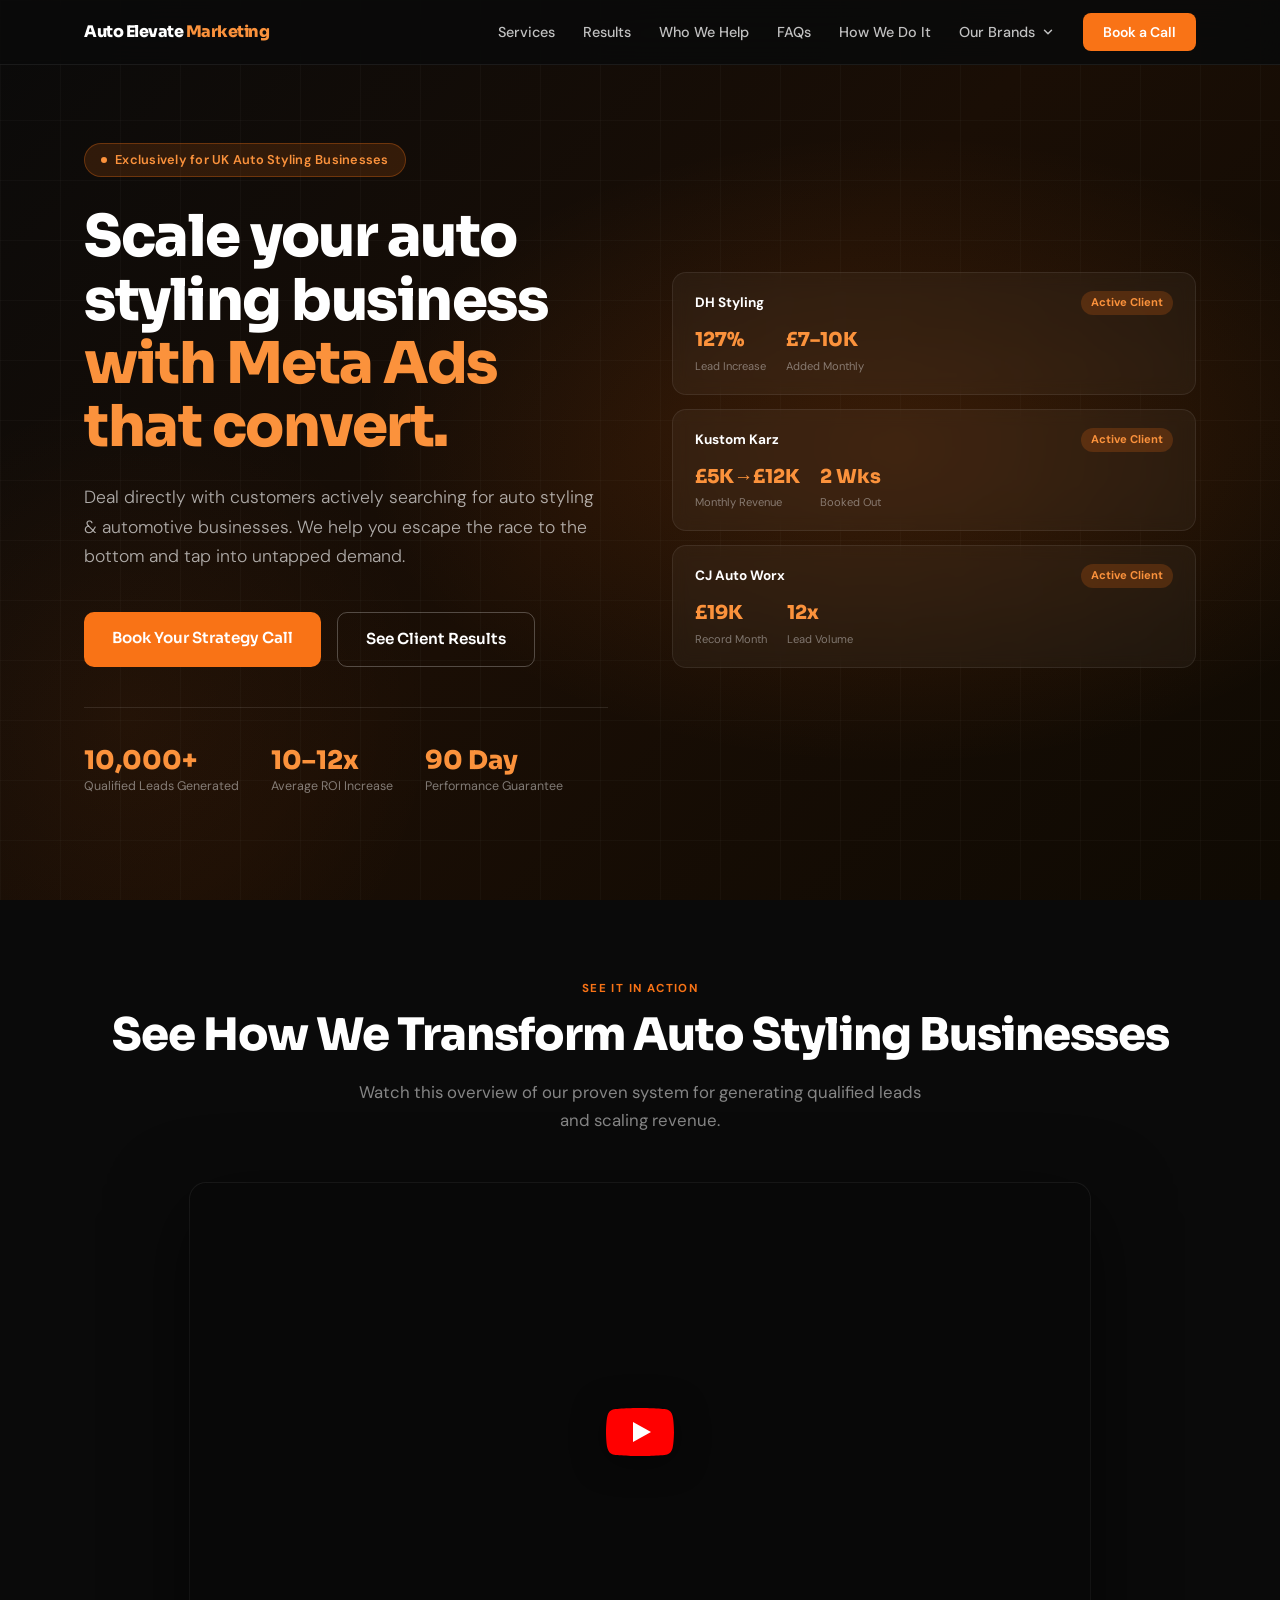
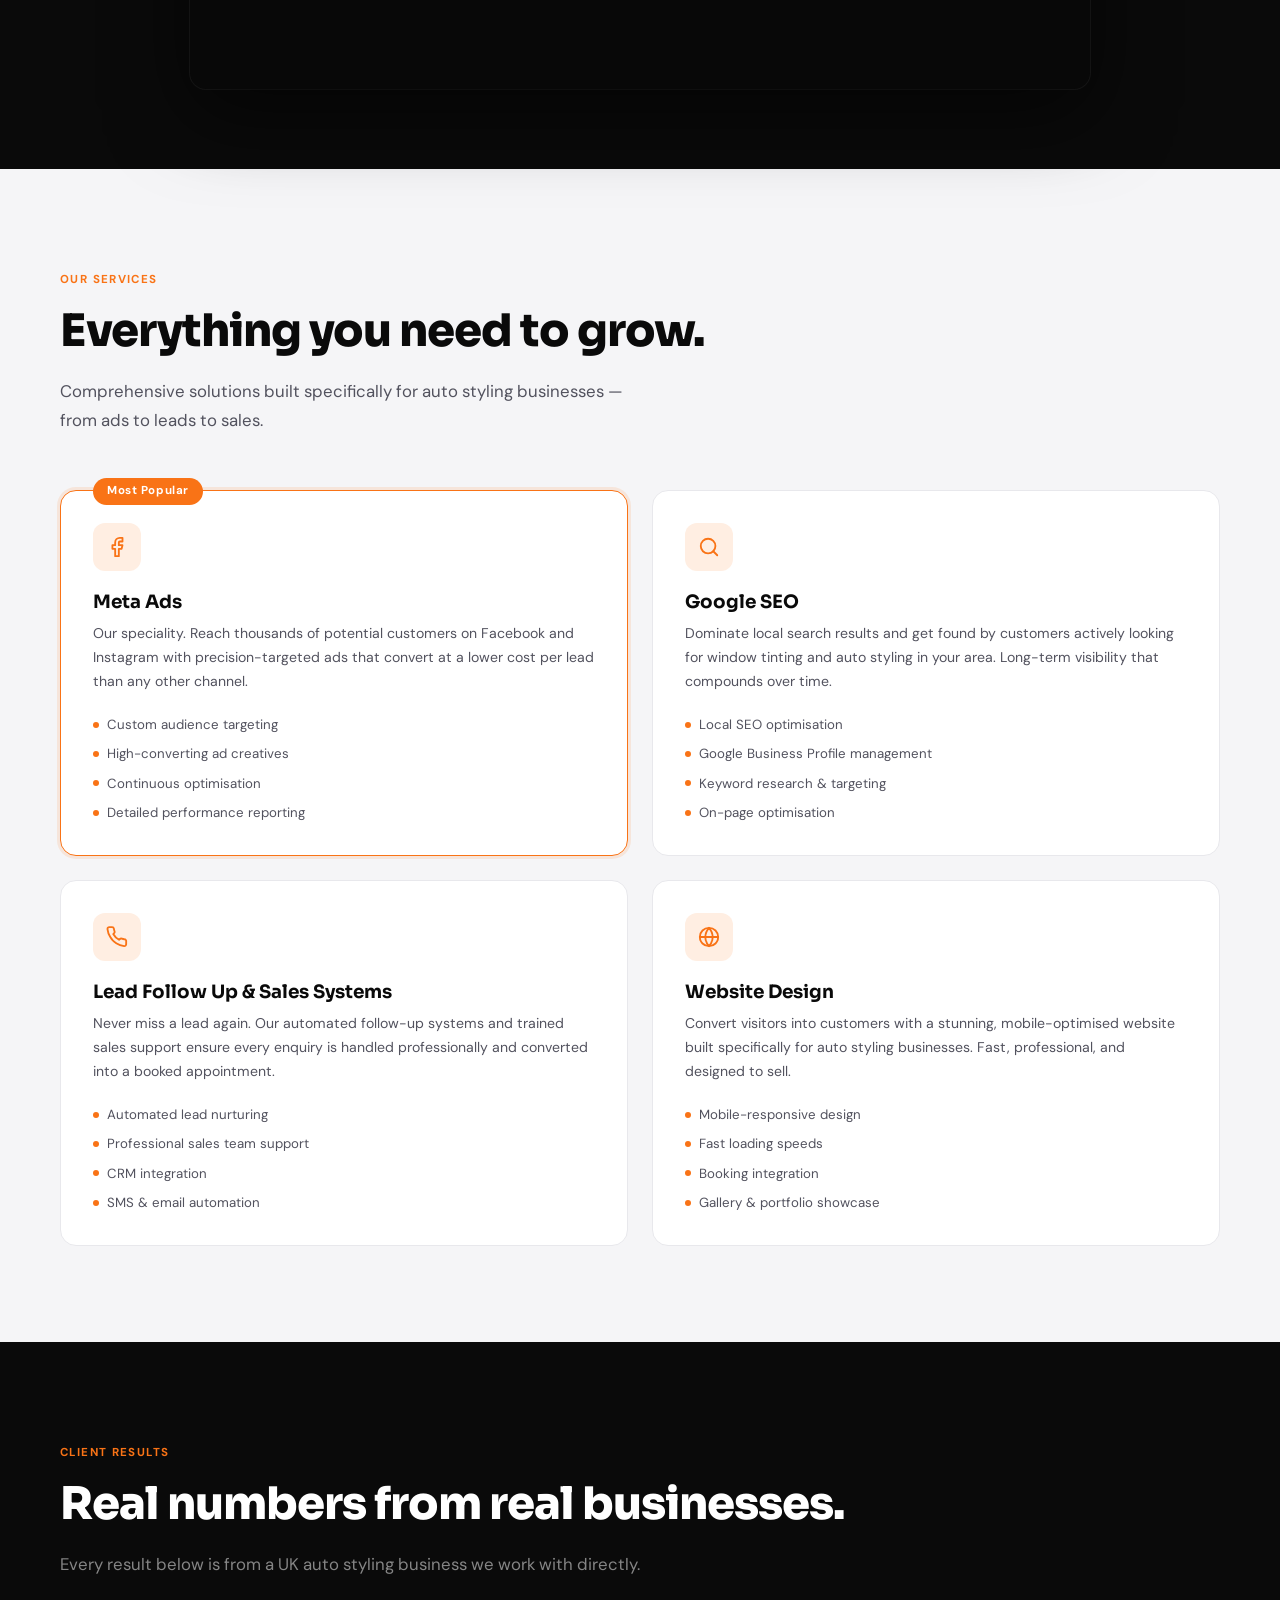
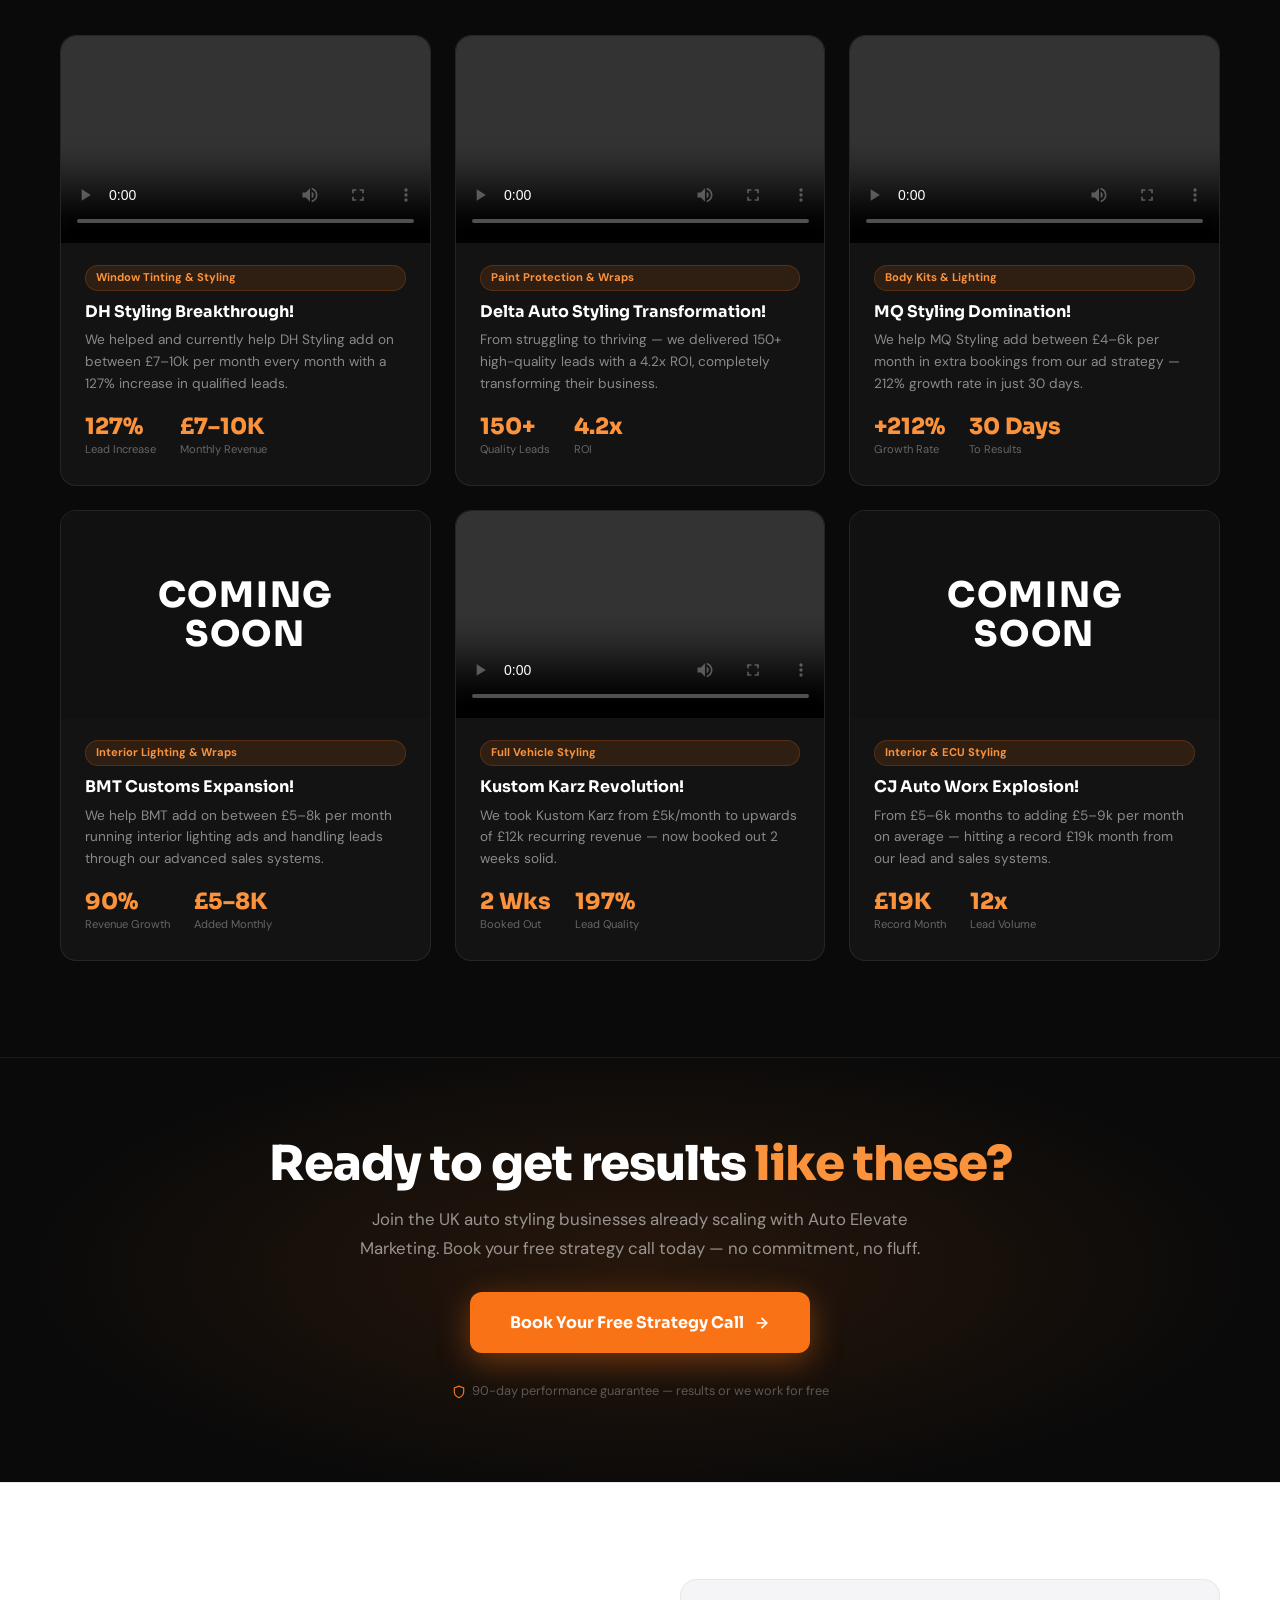
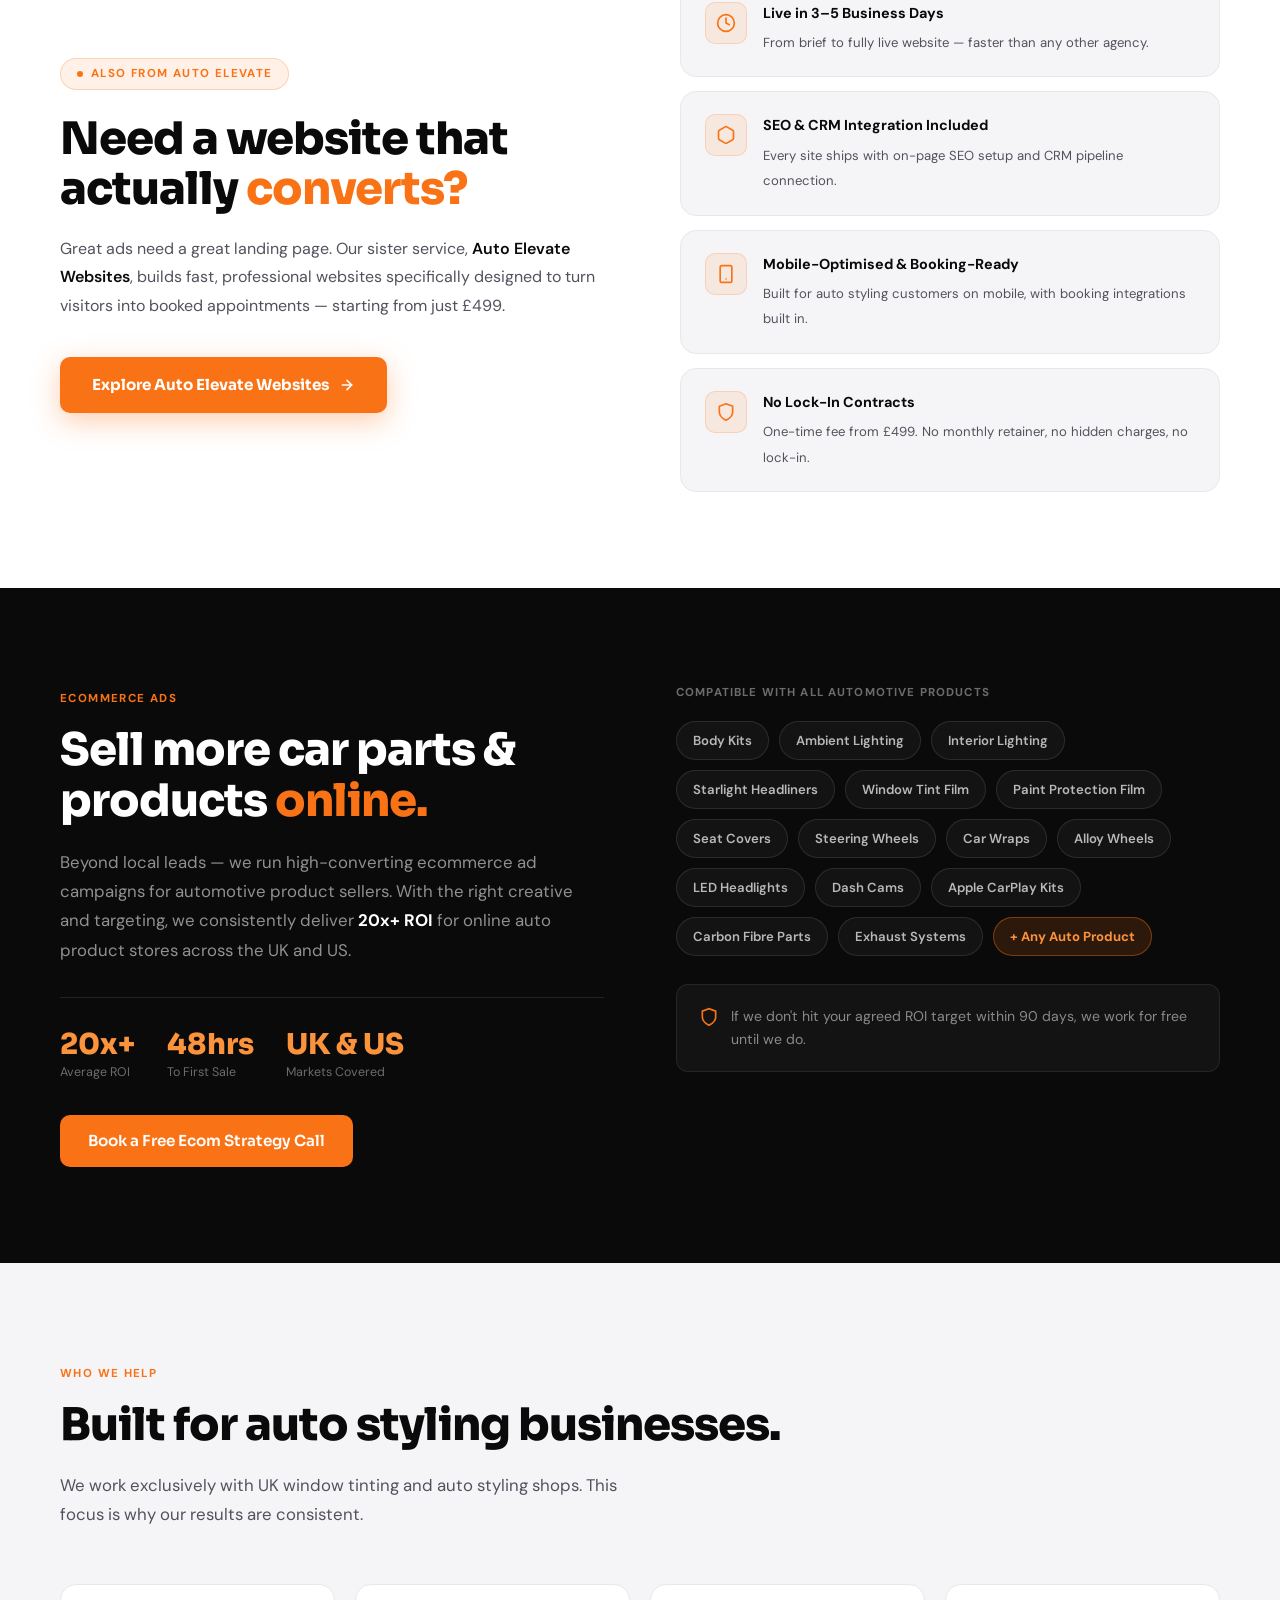
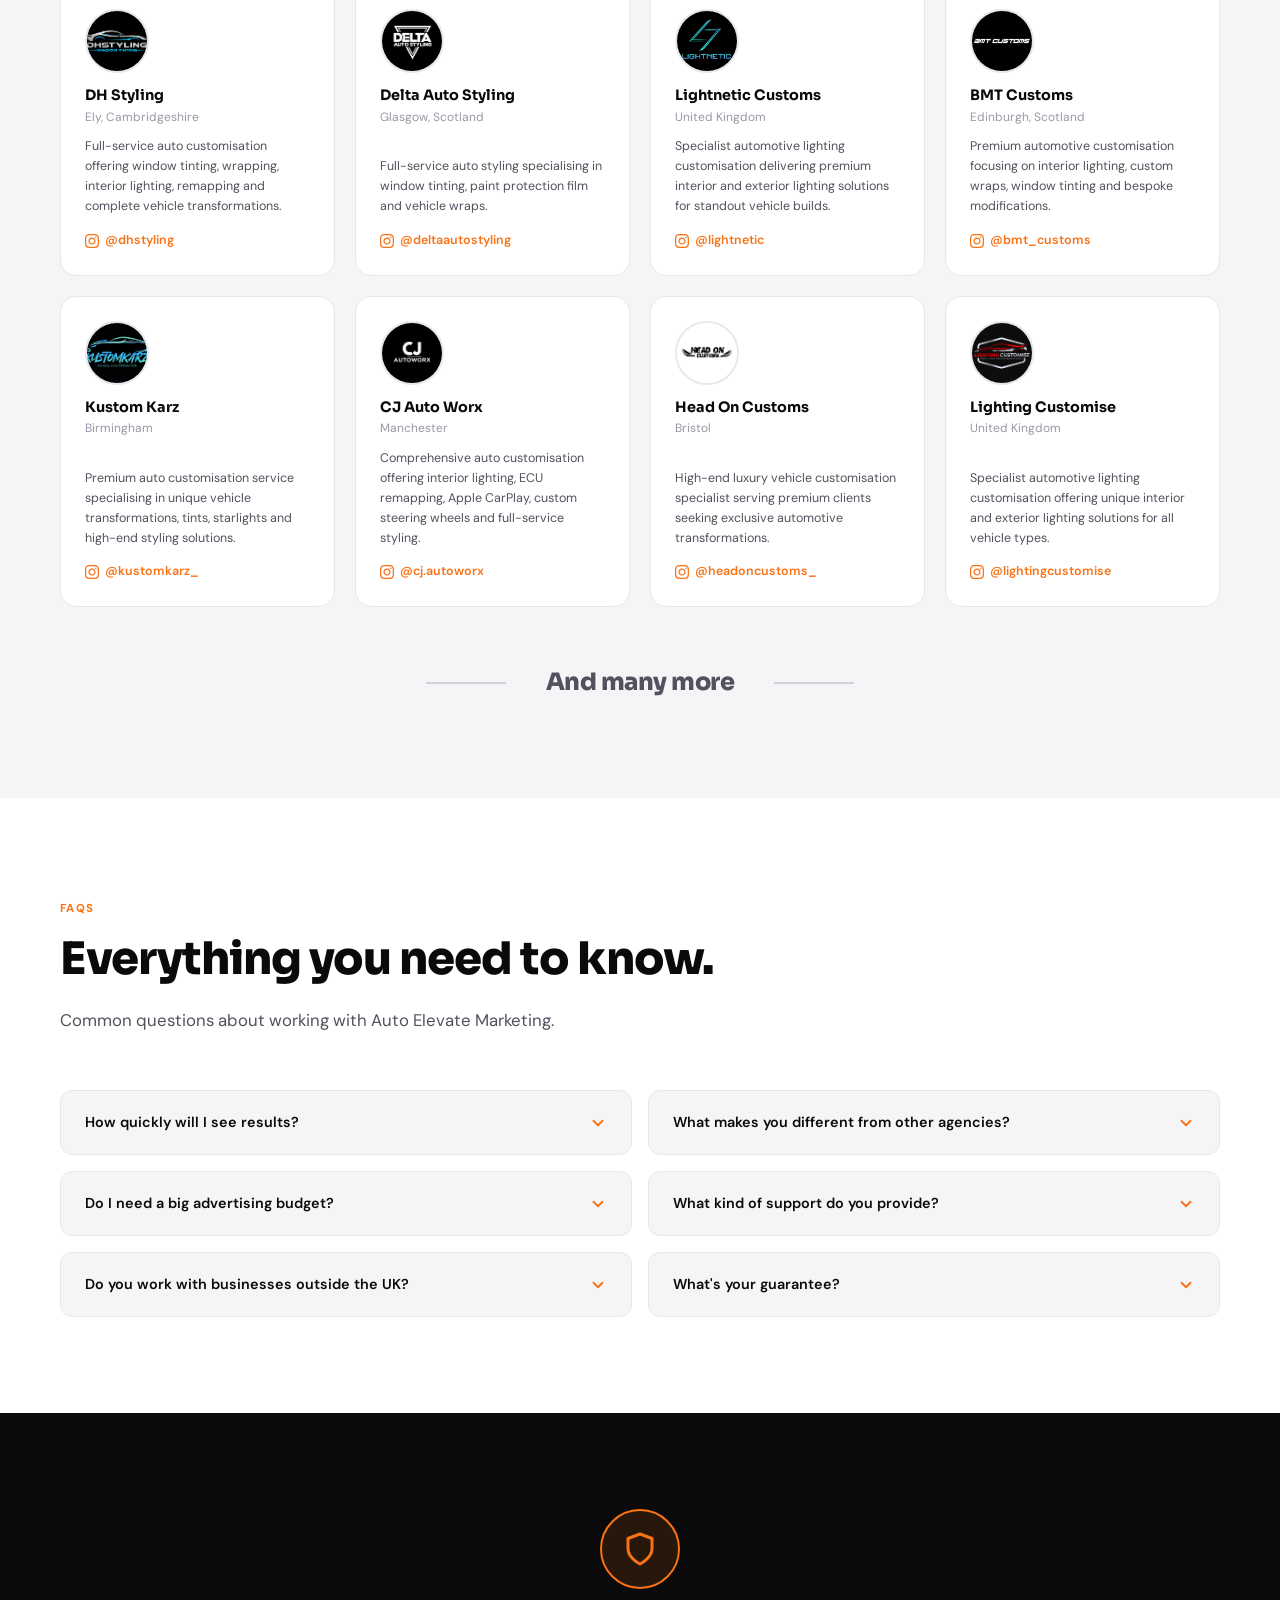
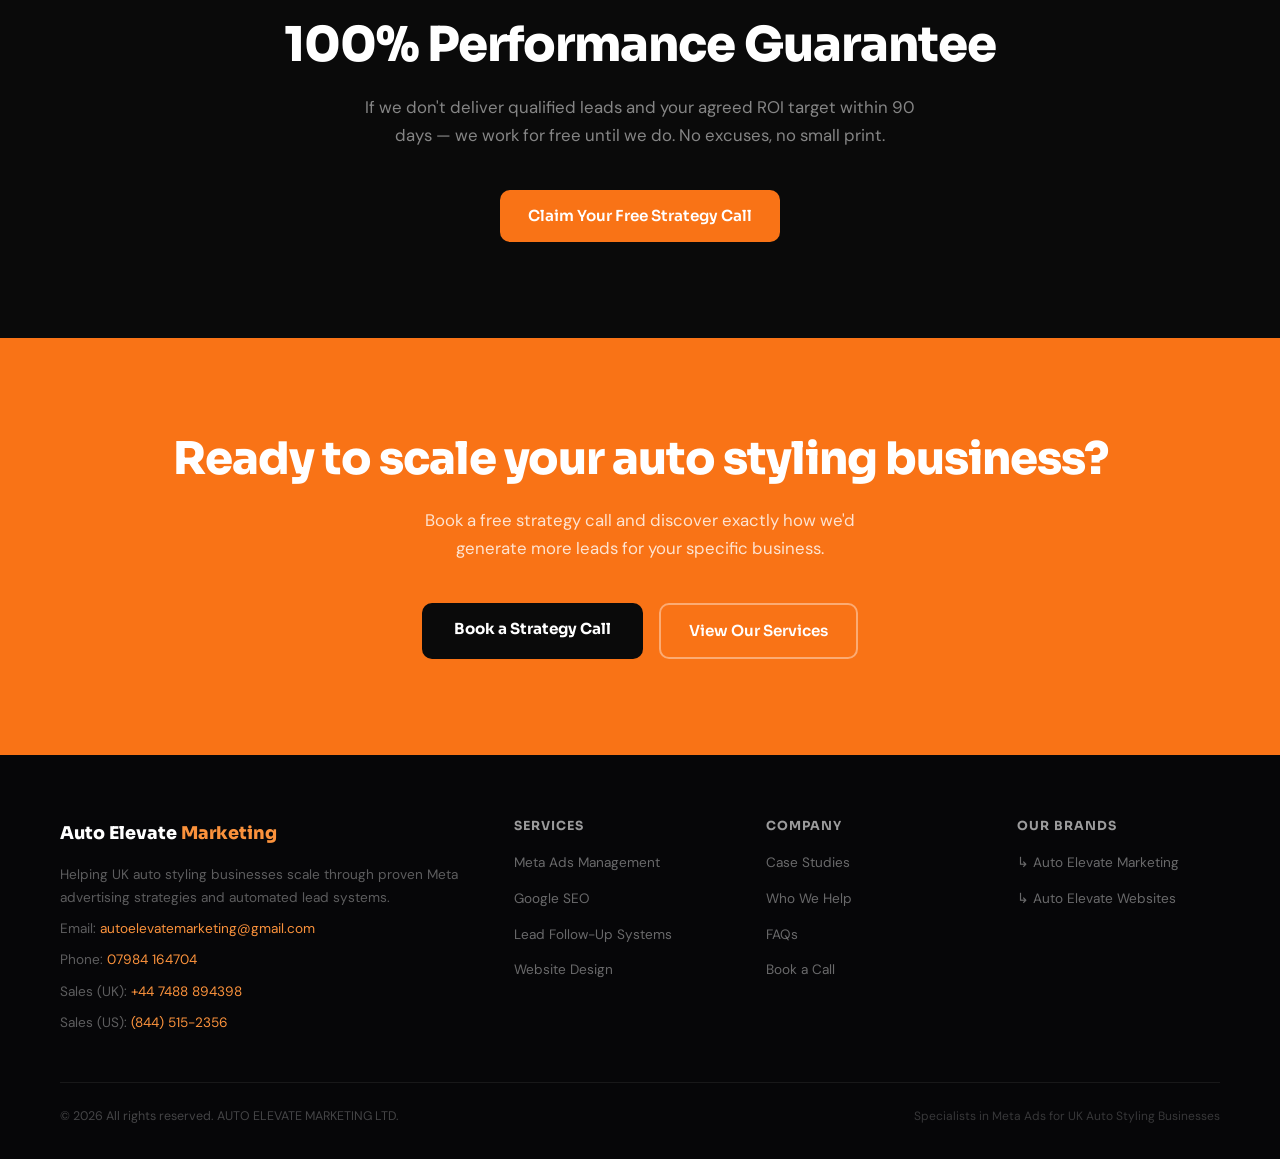
==== commit f702752c: "Update index.html" ====
--- a/index.html
+++ b/index.html
@@ -908,7 +908,7 @@
         <div class="footer-brand">
           <div class="logo">Auto Elevate <span>Marketing</span></div>
           <p>Helping UK auto styling businesses scale through proven Meta advertising strategies and automated lead systems.</p>
-          <p class="footer-contact">Email: <a href="/cdn-cgi/l/email-protection#7b1a0e0f141e171e0d1a0f1e161a09101e0f12151c3b1c161a121755181416"><span class="__cf_email__" data-cfemail="5a3b2f2e353f363f2c3b2e3f373b28313f2e33343d1a3d373b333674393537">[email&#160;protected]</span></a></p>
+          <p class="footer-contact">Email: <a href="/cdn-cgi/l/email-protection#7b1a0e0f141e171e0d1a0f1e161a09101e0f12151c3b1c161a121755181416"><span class="__cf_email__" data-cfemail="5a3b2f2e353f363f2c3b2e3f373b28313f2e33343d1a3d373b333674393537">autoelevatemarketing@gmail.com</span></a></p>
           <p class="footer-contact">Phone: <a href="tel:+447984164704">07984 164704</a></p>
           <p class="footer-contact">Sales (UK): <a href="tel:+447488894398">+44 7488 894398</a></p>
           <p class="footer-contact">Sales (US): <a href="tel:+18445152356">(844) 515-2356</a></p>
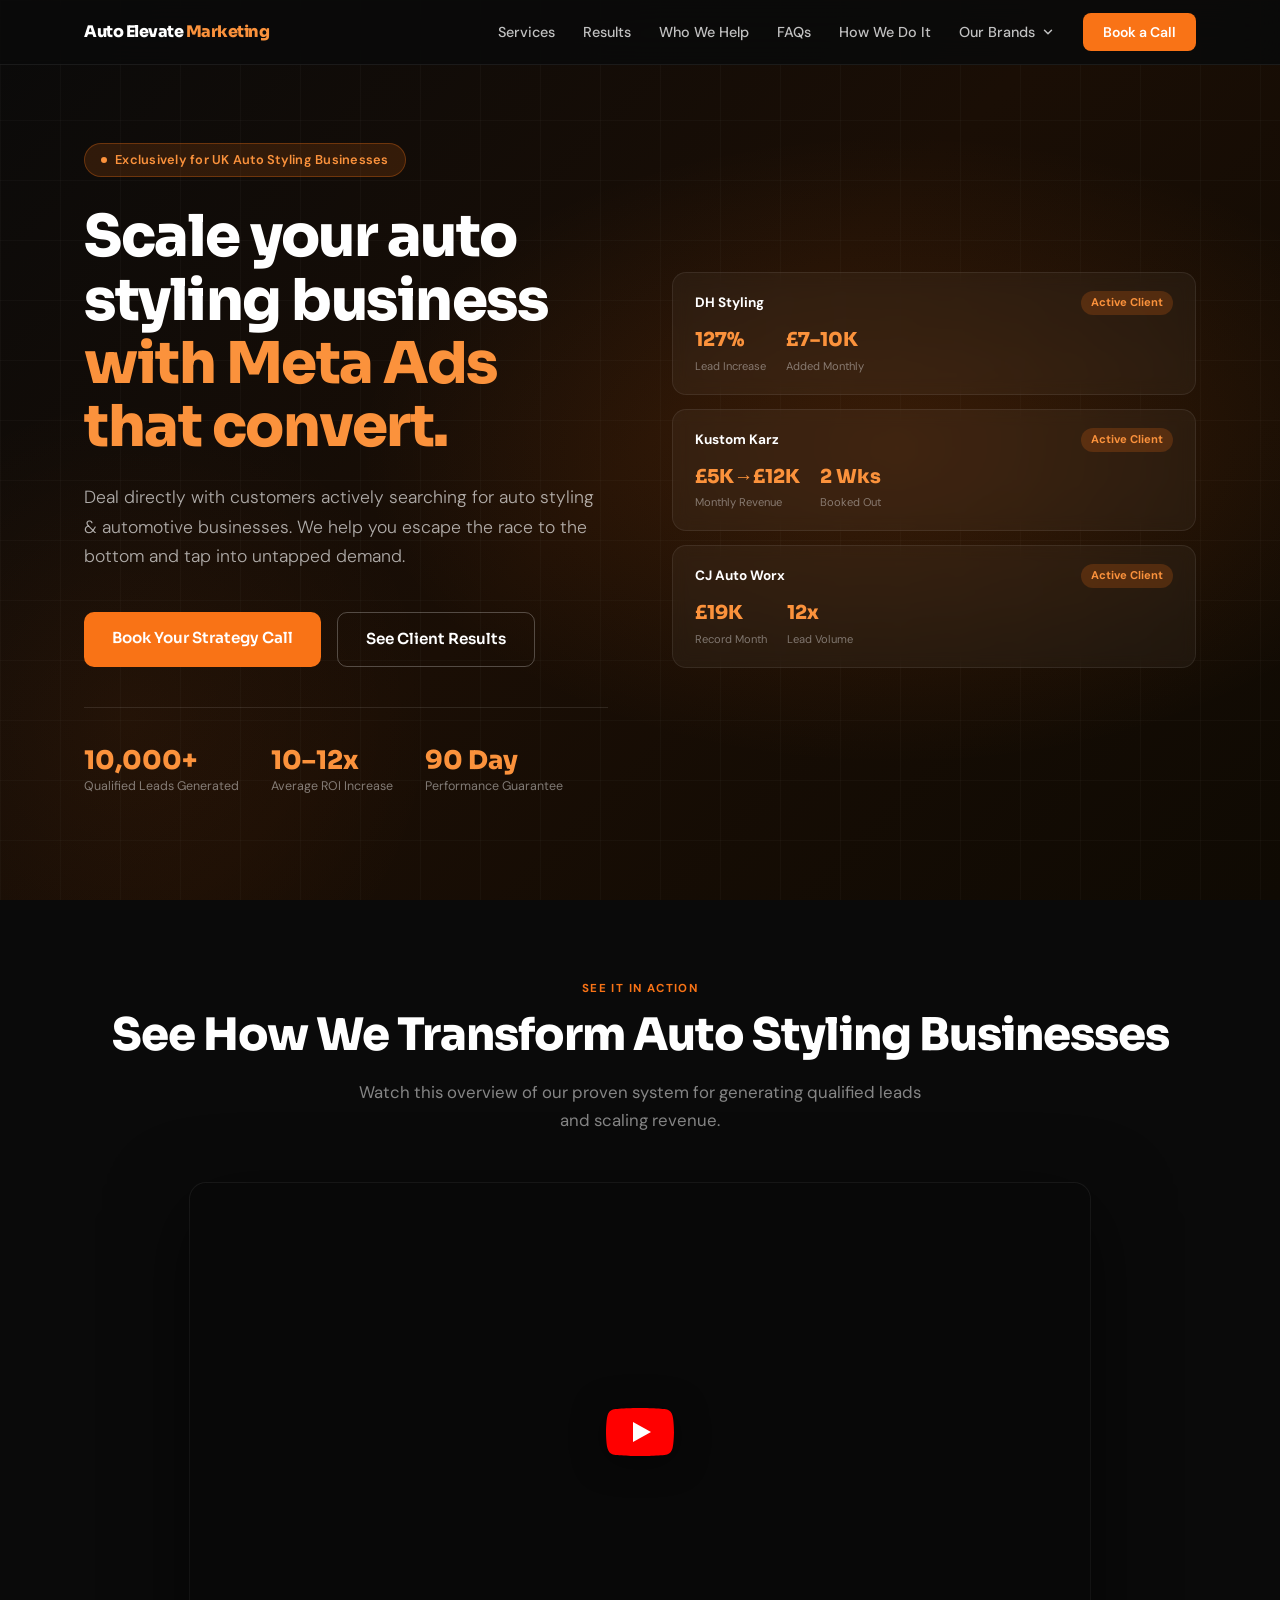
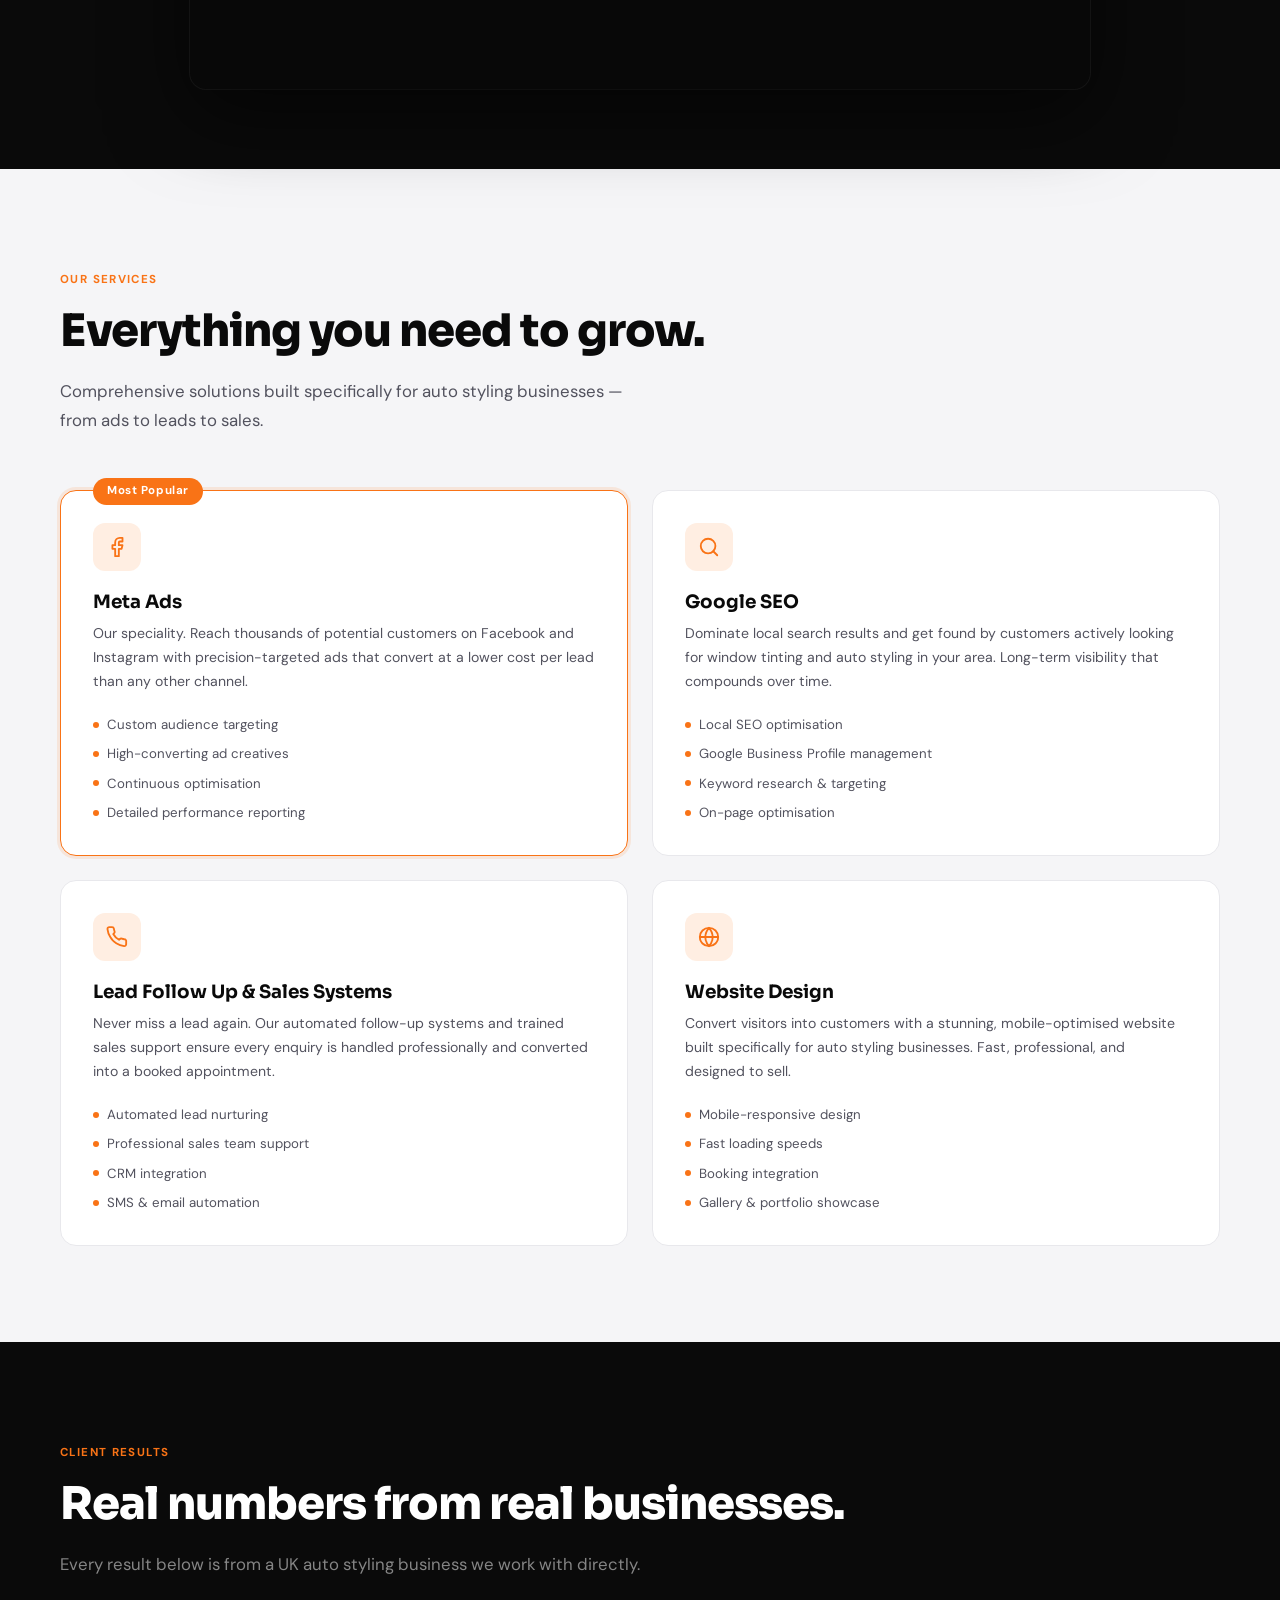
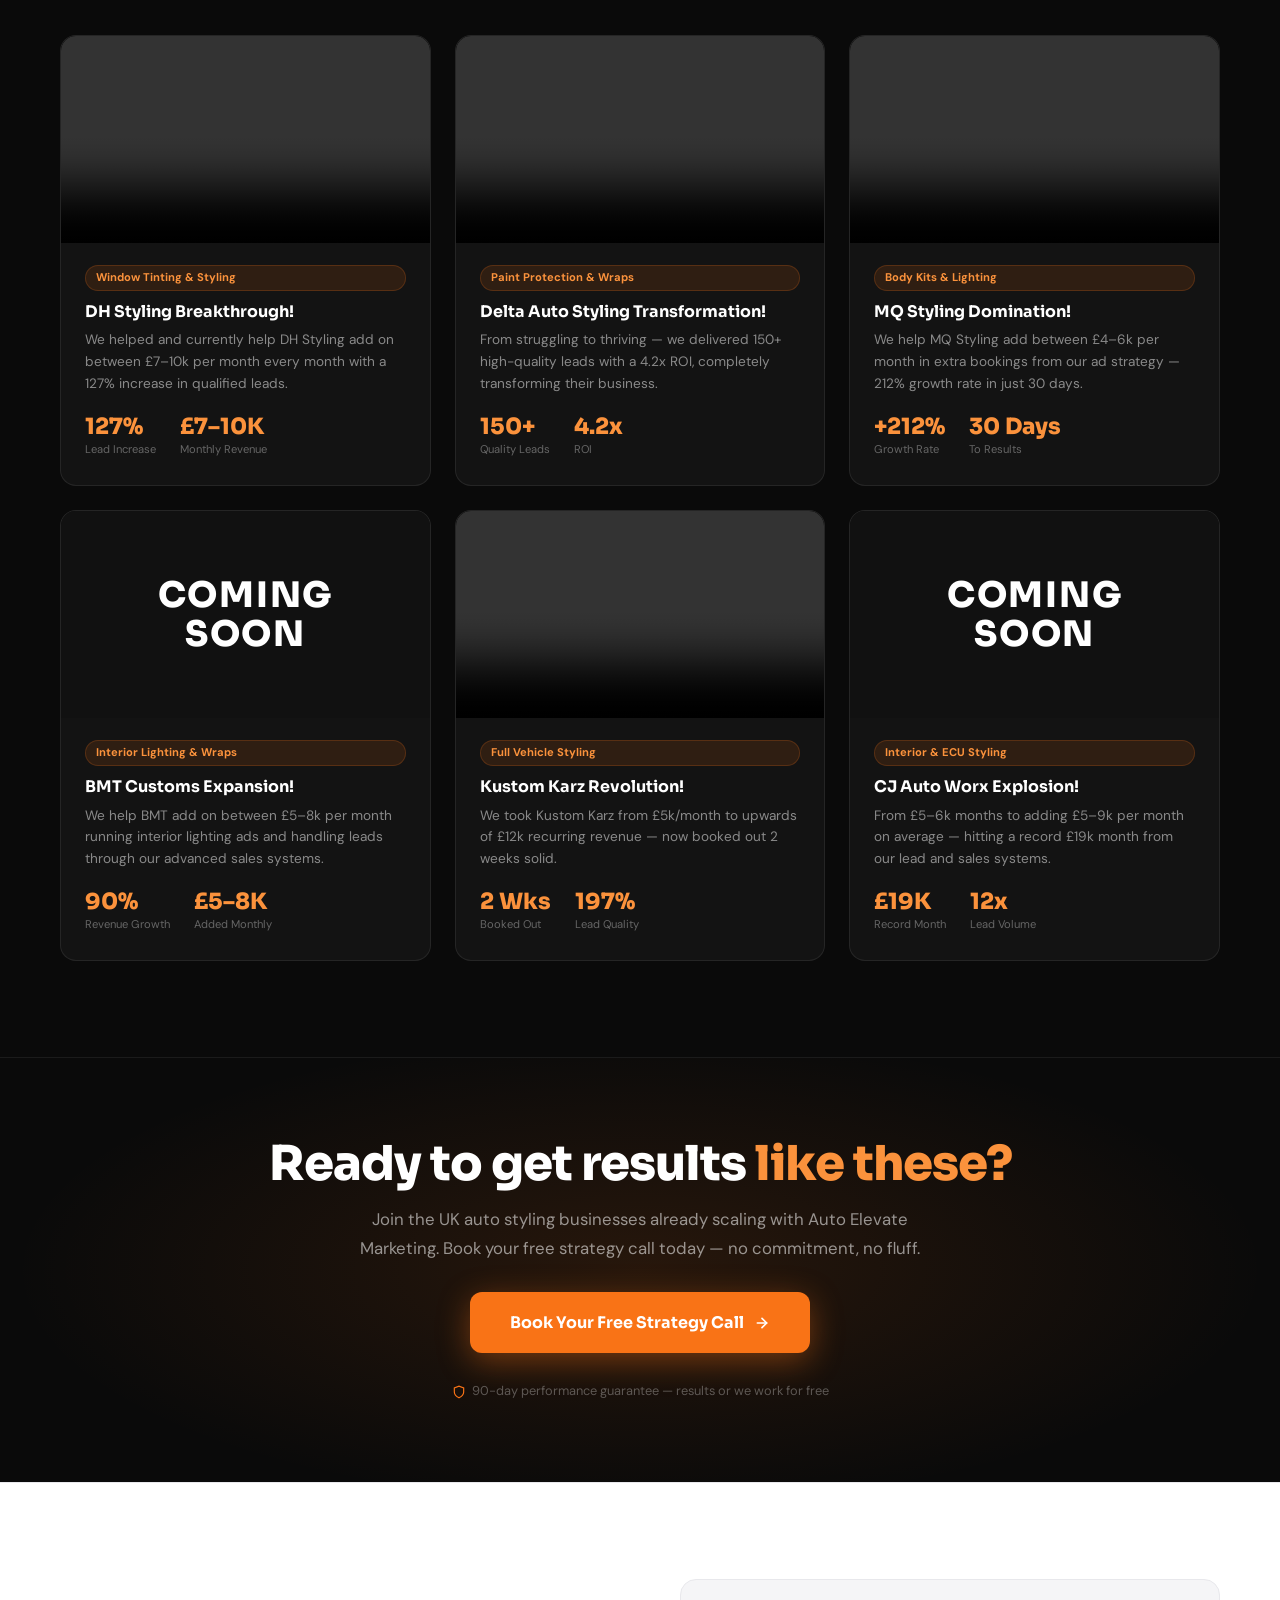
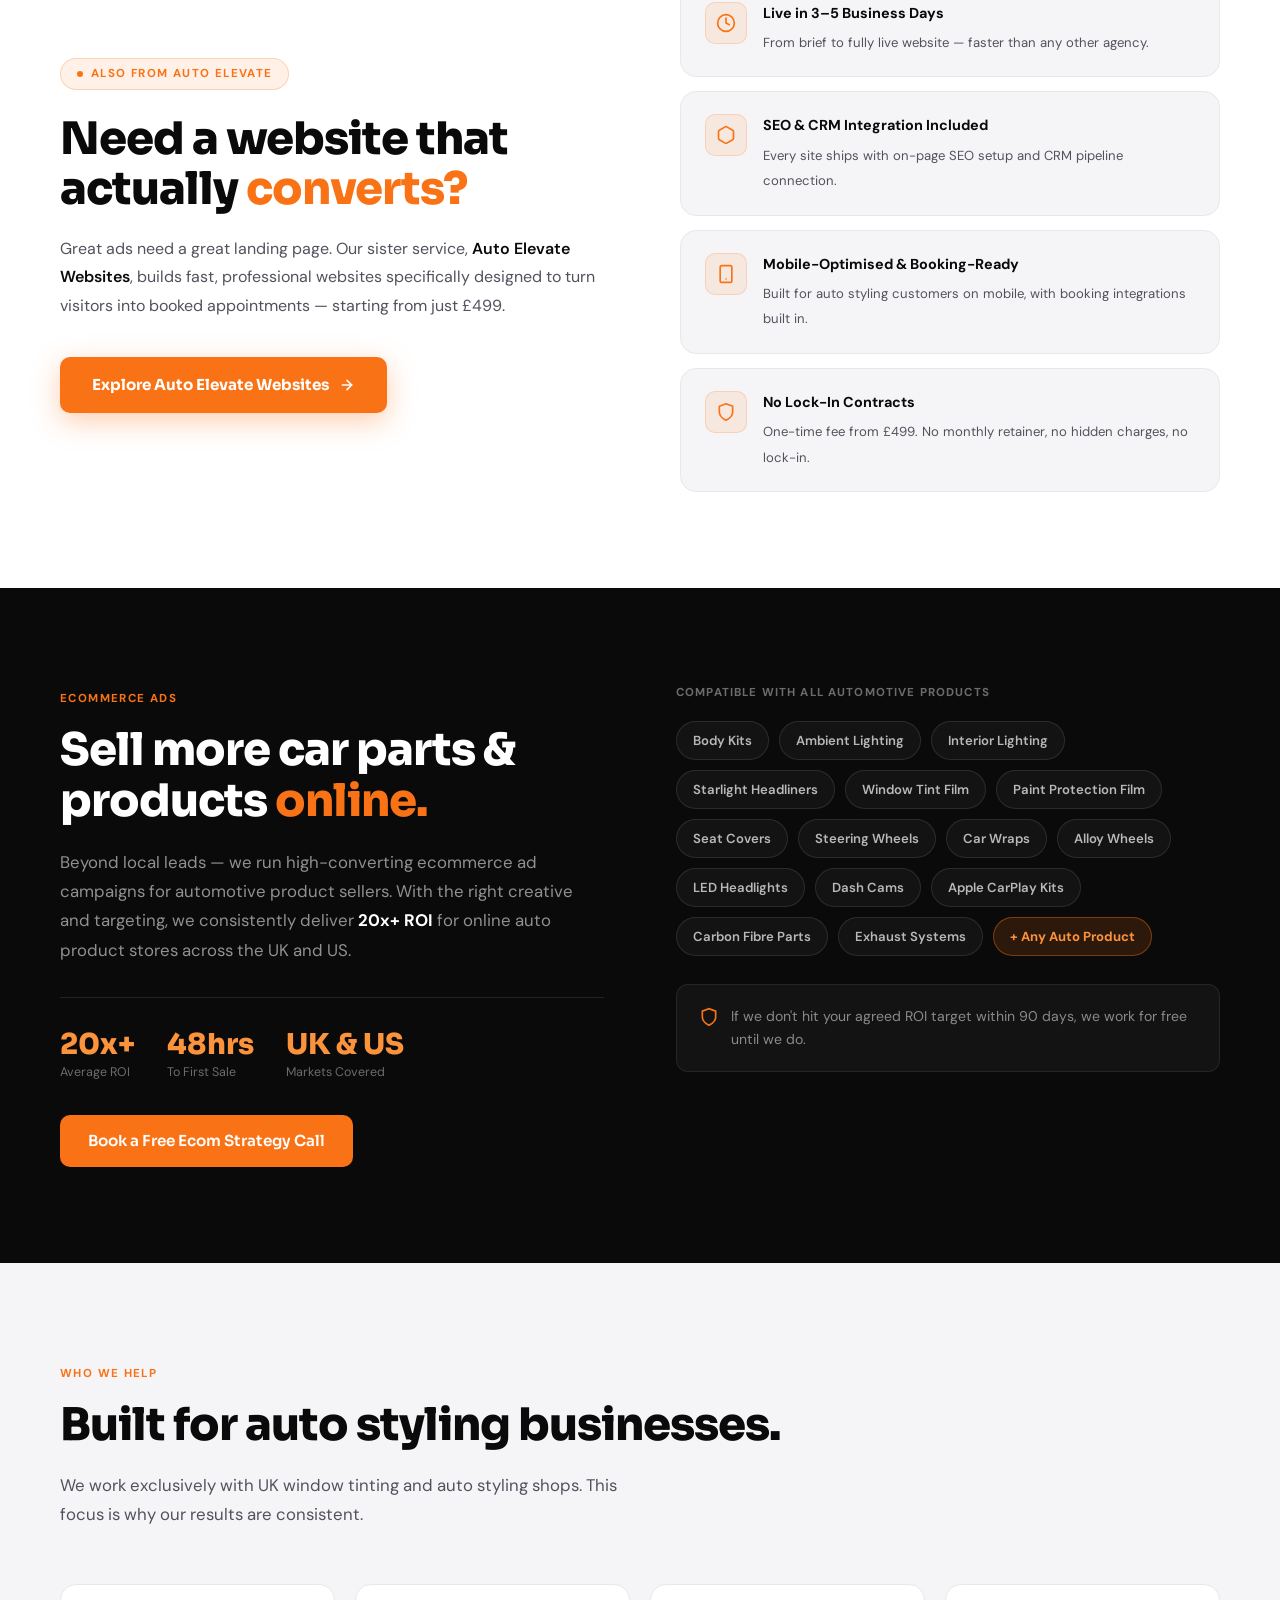
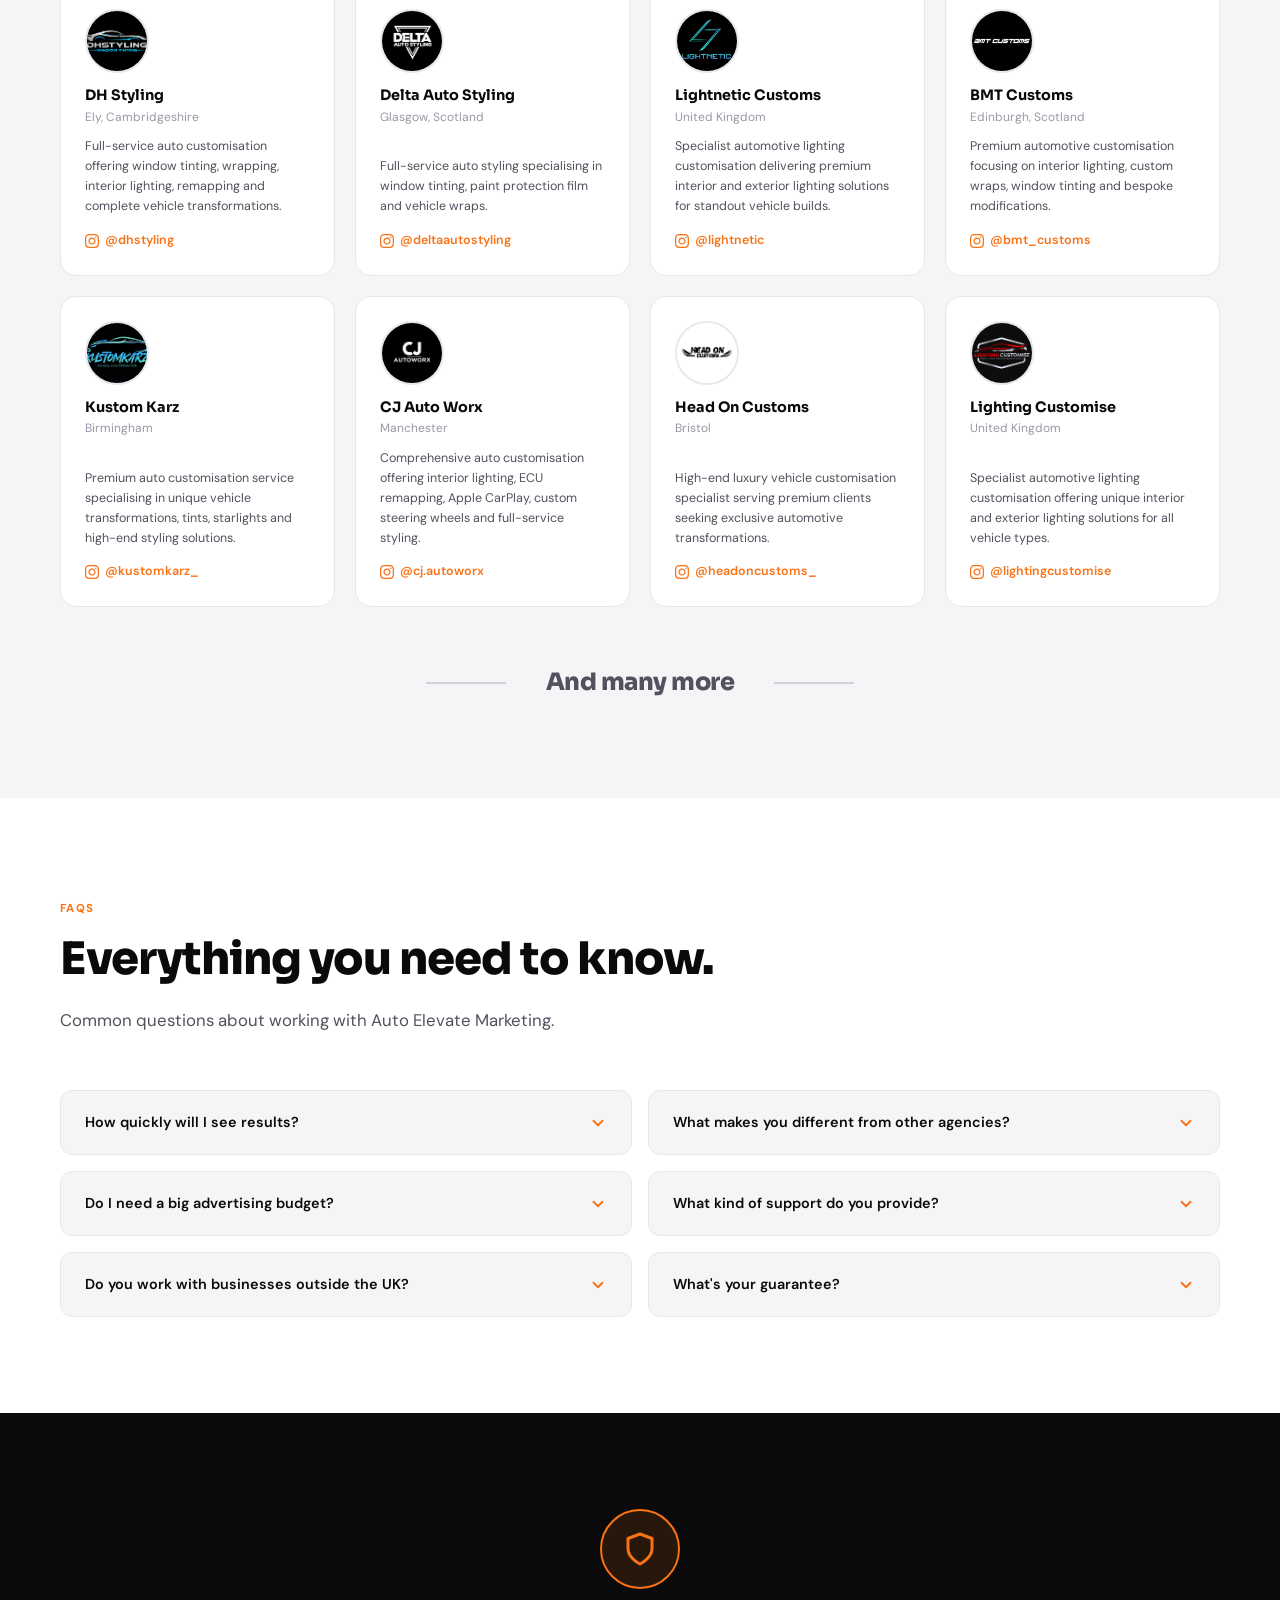
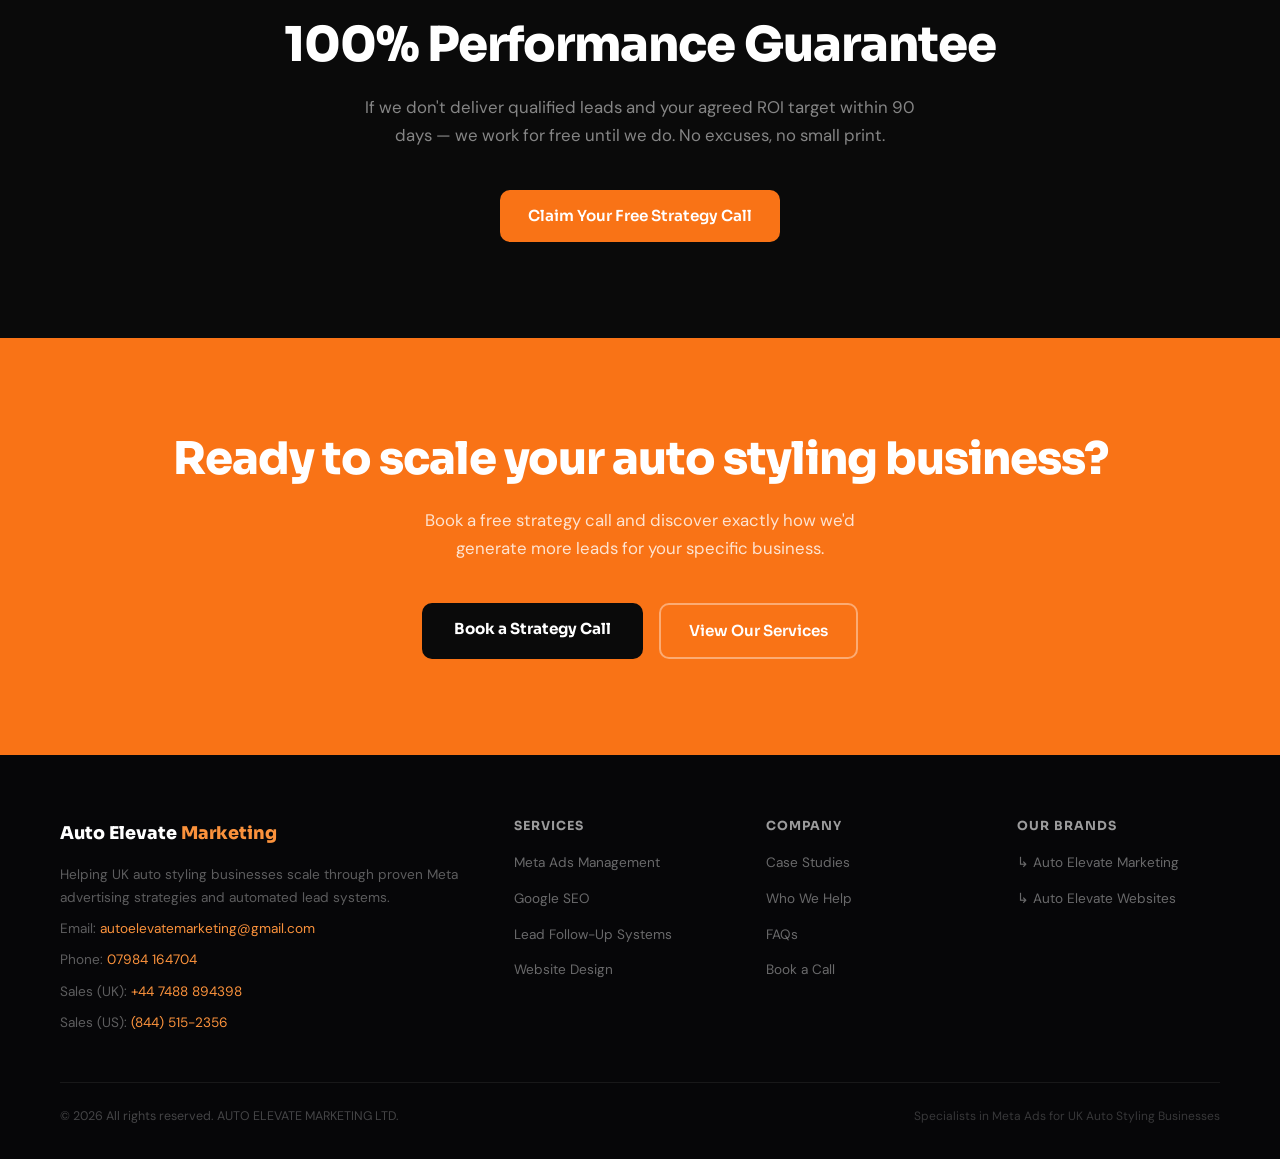
==== commit 80923b11: "Update index.html" ====
--- a/index.html
+++ b/index.html
@@ -4,6 +4,7 @@
   <meta charset="UTF-8">
   <meta name="viewport" content="width=device-width, initial-scale=1.0">
   <meta http-equiv="X-UA-Compatible" content="IE=edge">
+  <link rel="icon" href="images/avellaagency-removebg-preview.ico" type="image/x-icon">
 
   <!-- ── PRIMARY SEO ── -->
   <title>Auto Elevate Marketing | Meta Ads & Lead Generation for UK Auto Styling Businesses</title>
@@ -689,8 +690,7 @@
 
           <div class="who-card fade-in">
             <div class="who-logo-wrap">
-              <img src="media/dh_styling_logo.png"
-                   alt="DH Styling logo" class="who-logo" loading="lazy" width="80" height="80">
+              <img src="media/dh_styling_logo.png" alt="DH Styling logo" class="who-logo" loading="lazy" width="80" height="80">
             </div>
             <h4>DH Styling</h4>
             <p class="who-location">Ely, Cambridgeshire</p>
@@ -703,8 +703,7 @@
 
           <div class="who-card fade-in">
             <div class="who-logo-wrap">
-              <img src="media/delta_logo.png"
-                   alt="Delta Auto Styling logo" class="who-logo" loading="lazy" width="80" height="80">
+              <img src="media/delta_logo.png" alt="Delta Auto Styling logo" class="who-logo" loading="lazy" width="80" height="80">
             </div>
             <h4>Delta Auto Styling</h4>
             <p class="who-location">Glasgow, Scotland</p>
@@ -717,8 +716,7 @@
 
           <div class="who-card fade-in">
             <div class="who-logo-wrap">
-              <img src="media/lightnetic.jpeg"
-                   alt="Lightnetic Customs logo" class="who-logo" loading="lazy" width="80" height="80">
+              <img src="media/lightnetic.jpeg" alt="Lightnetic Customs logo" class="who-logo" loading="lazy" width="80" height="80">
             </div>
             <h4>Lightnetic Customs</h4>
             <p class="who-location">United Kingdom</p>
@@ -731,8 +729,7 @@
 
           <div class="who-card fade-in">
             <div class="who-logo-wrap">
-              <img src="media/bmt_logo.png"
-                   alt="BMT Customs logo" class="who-logo" loading="lazy" width="80" height="80">
+              <img src="media/bmt_logo.png" alt="BMT Customs logo" class="who-logo" loading="lazy" width="80" height="80">
             </div>
             <h4>BMT Customs</h4>
             <p class="who-location">Edinburgh, Scotland</p>
@@ -745,8 +742,7 @@
 
           <div class="who-card fade-in">
             <div class="who-logo-wrap">
-              <img src="media/kustom_logo.png"
-                   alt="Kustom Karz logo" class="who-logo" loading="lazy" width="80" height="80">
+              <img src="media/kustom_logo.png" alt="Kustom Karz logo" class="who-logo" loading="lazy" width="80" height="80">
             </div>
             <h4>Kustom Karz</h4>
             <p class="who-location">Birmingham</p>
@@ -759,8 +755,7 @@
 
           <div class="who-card fade-in">
             <div class="who-logo-wrap">
-              <img src="media/cs_logo.jpg"
-                   alt="CJ Auto Worx logo" class="who-logo" loading="lazy" width="80" height="80">
+              <img src="media/cs_logo.jpg" alt="CJ Auto Worx logo" class="who-logo" loading="lazy" width="80" height="80">
             </div>
             <h4>CJ Auto Worx</h4>
             <p class="who-location">Manchester</p>
@@ -773,8 +768,7 @@
 
           <div class="who-card fade-in">
             <div class="who-logo-wrap">
-              <img src="media/hoc_logi.jpg"
-                   alt="Head On Customs logo" class="who-logo" loading="lazy" width="80" height="80">
+              <img src="media/hoc_logi.jpg" alt="Head On Customs logo" class="who-logo" loading="lazy" width="80" height="80">
             </div>
             <h4>Head On Customs</h4>
             <p class="who-location">Bristol</p>
@@ -787,8 +781,7 @@
 
           <div class="who-card fade-in">
             <div class="who-logo-wrap">
-              <img src="media/lighting_customize_logo.jpg"
-                   alt="Lighting Customise logo" class="who-logo" loading="lazy" width="80" height="80">
+              <img src="media/lighting_customize_logo.jpg" alt="Lighting Customise logo" class="who-logo" loading="lazy" width="80" height="80">
             </div>
             <h4>Lighting Customise</h4>
             <p class="who-location">United Kingdom</p>
@@ -908,7 +901,7 @@
         <div class="footer-brand">
           <div class="logo">Auto Elevate <span>Marketing</span></div>
           <p>Helping UK auto styling businesses scale through proven Meta advertising strategies and automated lead systems.</p>
-          <p class="footer-contact">Email: <a href="/cdn-cgi/l/email-protection#7b1a0e0f141e171e0d1a0f1e161a09101e0f12151c3b1c161a121755181416"><span class="__cf_email__" data-cfemail="5a3b2f2e353f363f2c3b2e3f373b28313f2e33343d1a3d373b333674393537">autoelevatemarketing@gmail.com</span></a></p>
+          <p class="footer-contact">Email: <a href="mailto:autoelevatemarketing@gmail.com">autoelevatemarketing@gmail.com</a></p>
           <p class="footer-contact">Phone: <a href="tel:+447984164704">07984 164704</a></p>
           <p class="footer-contact">Sales (UK): <a href="tel:+447488894398">+44 7488 894398</a></p>
           <p class="footer-contact">Sales (US): <a href="tel:+18445152356">(844) 515-2356</a></p>
@@ -951,7 +944,8 @@
   </footer>
 
   <!-- ── SCRIPTS ── -->
-  <script data-cfasync="false" src="/cdn-cgi/scripts/5c5dd728/cloudflare-static/email-decode.min.js"></script><script>
+  <script>
+    // ── Fade-in observer ──
     const observer = new IntersectionObserver((entries) => {
       entries.forEach(e => {
         if (e.isIntersecting) { e.target.classList.add('visible'); observer.unobserve(e.target); }
@@ -959,10 +953,10 @@
     }, { threshold: 0.05, rootMargin: '0px 0px -20px 0px' });
     document.querySelectorAll('.fade-in').forEach(el => {
       observer.observe(el);
-      // Fallback: mark visible after 1s in case observer doesn't fire
       setTimeout(() => { el.classList.add('visible'); }, 800);
     });
 
+    // ── Mobile hamburger ──
     const hamburger = document.querySelector('.hamburger');
     const mobileMenu = document.getElementById('mobile-menu');
     hamburger.addEventListener('click', () => {
@@ -977,6 +971,7 @@
       });
     });
 
+    // ── Nav brand switcher ──
     const switcherBtn = document.getElementById('switcher-btn');
     const switcherDropdown = document.getElementById('switcher-dropdown');
     switcherBtn.addEventListener('click', (e) => {
@@ -993,6 +988,7 @@
       }
     });
 
+    // ── YouTube facade ──
     const ytFacade = document.getElementById('yt-facade');
     if (ytFacade) {
       const loadYT = () => {
@@ -1009,6 +1005,7 @@
       ytFacade.addEventListener('keydown', e => { if (e.key === 'Enter' || e.key === ' ') loadYT(); });
     }
 
+    // ── Video wrap click-to-play ──
     document.querySelectorAll('.video-wrap[data-src]').forEach(wrap => {
       wrap.style.cursor = 'pointer';
       wrap.addEventListener('click', () => {
@@ -1020,13 +1017,13 @@
         video.muted = false;
         video.playsinline = true;
         video.style.cssText = 'position:absolute;inset:0;width:100%;height:100%;object-fit:cover;background:#000;z-index:10;';
-        // Hide everything inside wrap except the new video
         Array.from(wrap.children).forEach(c => c.style.display = 'none');
         wrap.appendChild(video);
         video.play().catch(() => {});
       });
     });
 
+    // ── Thumbnail observer ──
     const thumbObserver = new IntersectionObserver((entries) => {
       entries.forEach(entry => {
         if (!entry.isIntersecting) return;
@@ -1068,7 +1065,21 @@
     }, { rootMargin: '200px' });
     document.querySelectorAll('.video-wrap[data-src]').forEach(wrap => { thumbObserver.observe(wrap); });
 
+    // ── FAQ accordion (FIXED) ──
     document.querySelectorAll('.faq-q').forEach(q => {
       q.addEventListener('click', () => {
         const item = q.closest('.faq-item');
-        item.classList.toggle('op+        const isOpen = item.classList.toggle('open');
+        q.setAttribute('aria-expanded', isOpen);
+      });
+      q.addEventListener('keydown', e => {
+        if (e.key === 'Enter' || e.key === ' ') {
+          e.preventDefault();
+          q.click();
+        }
+      });
+    });
+  </script>
+
+</body>
+</html>
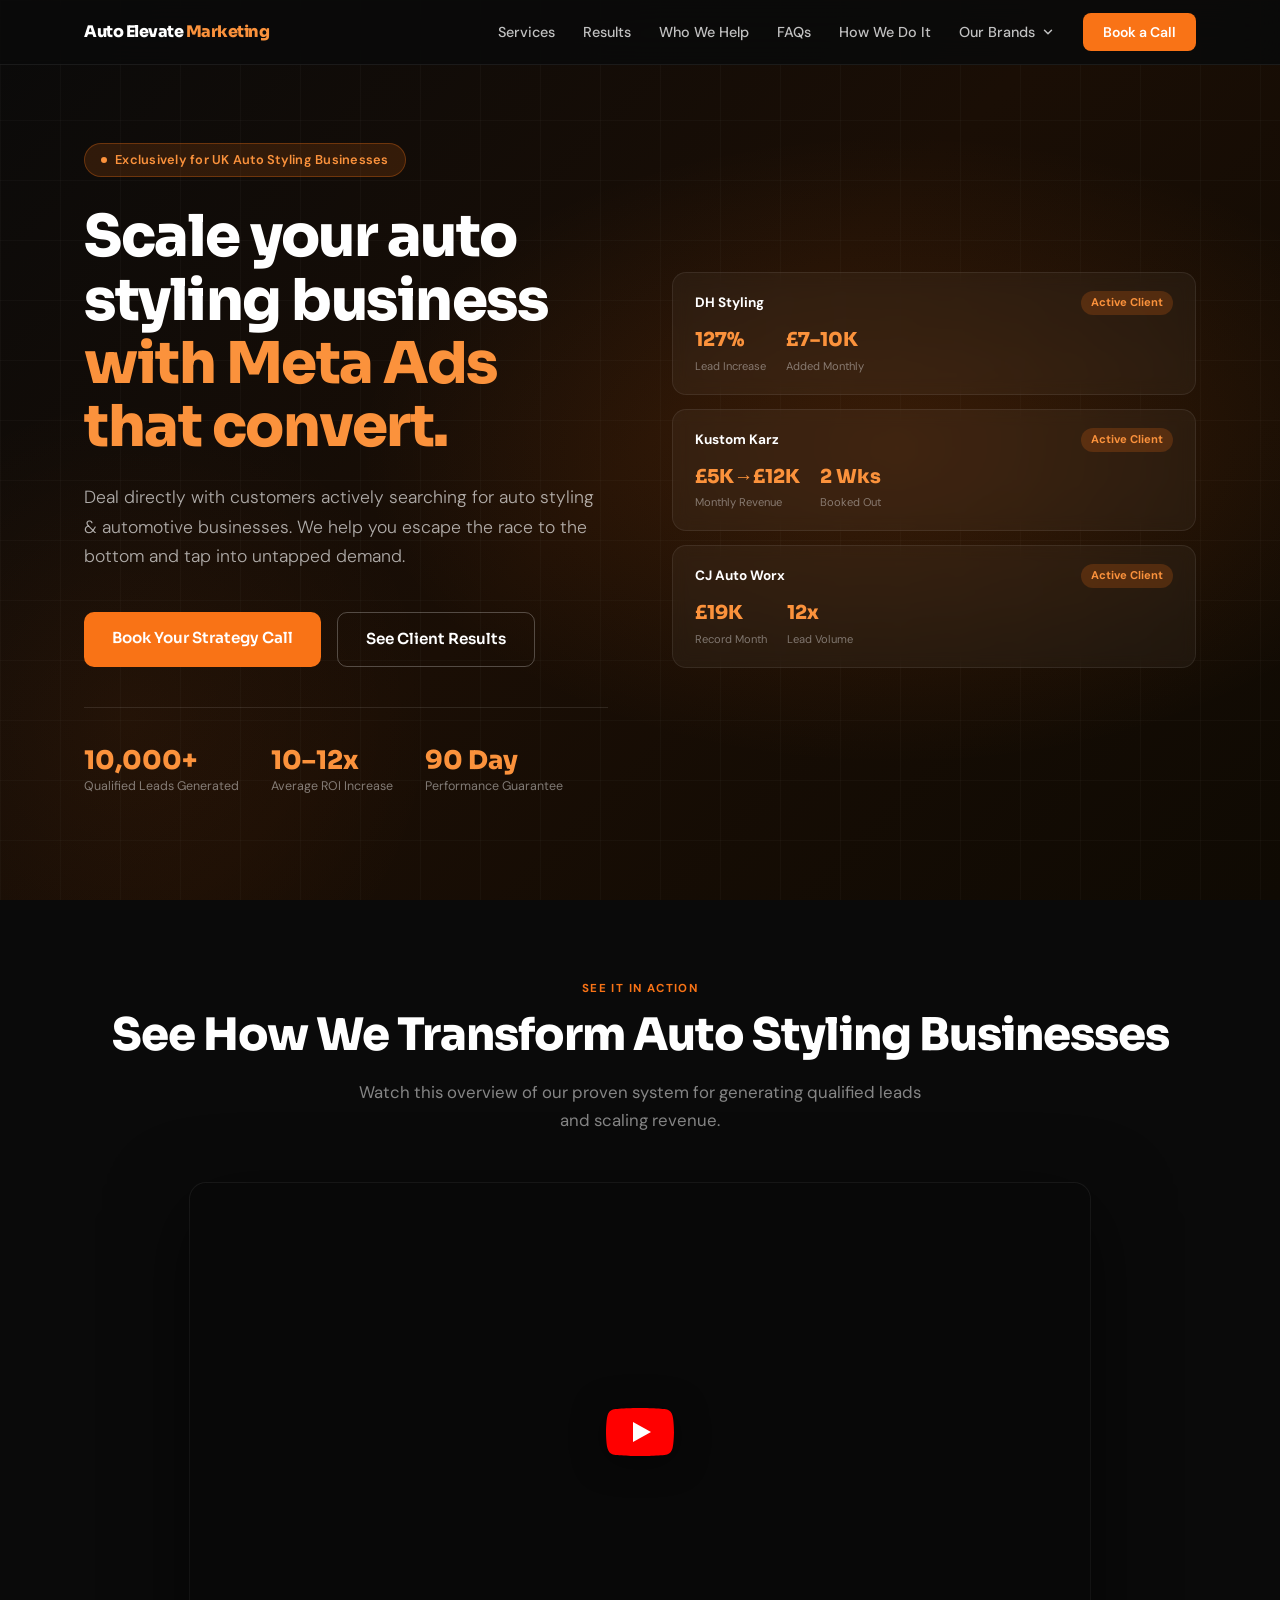
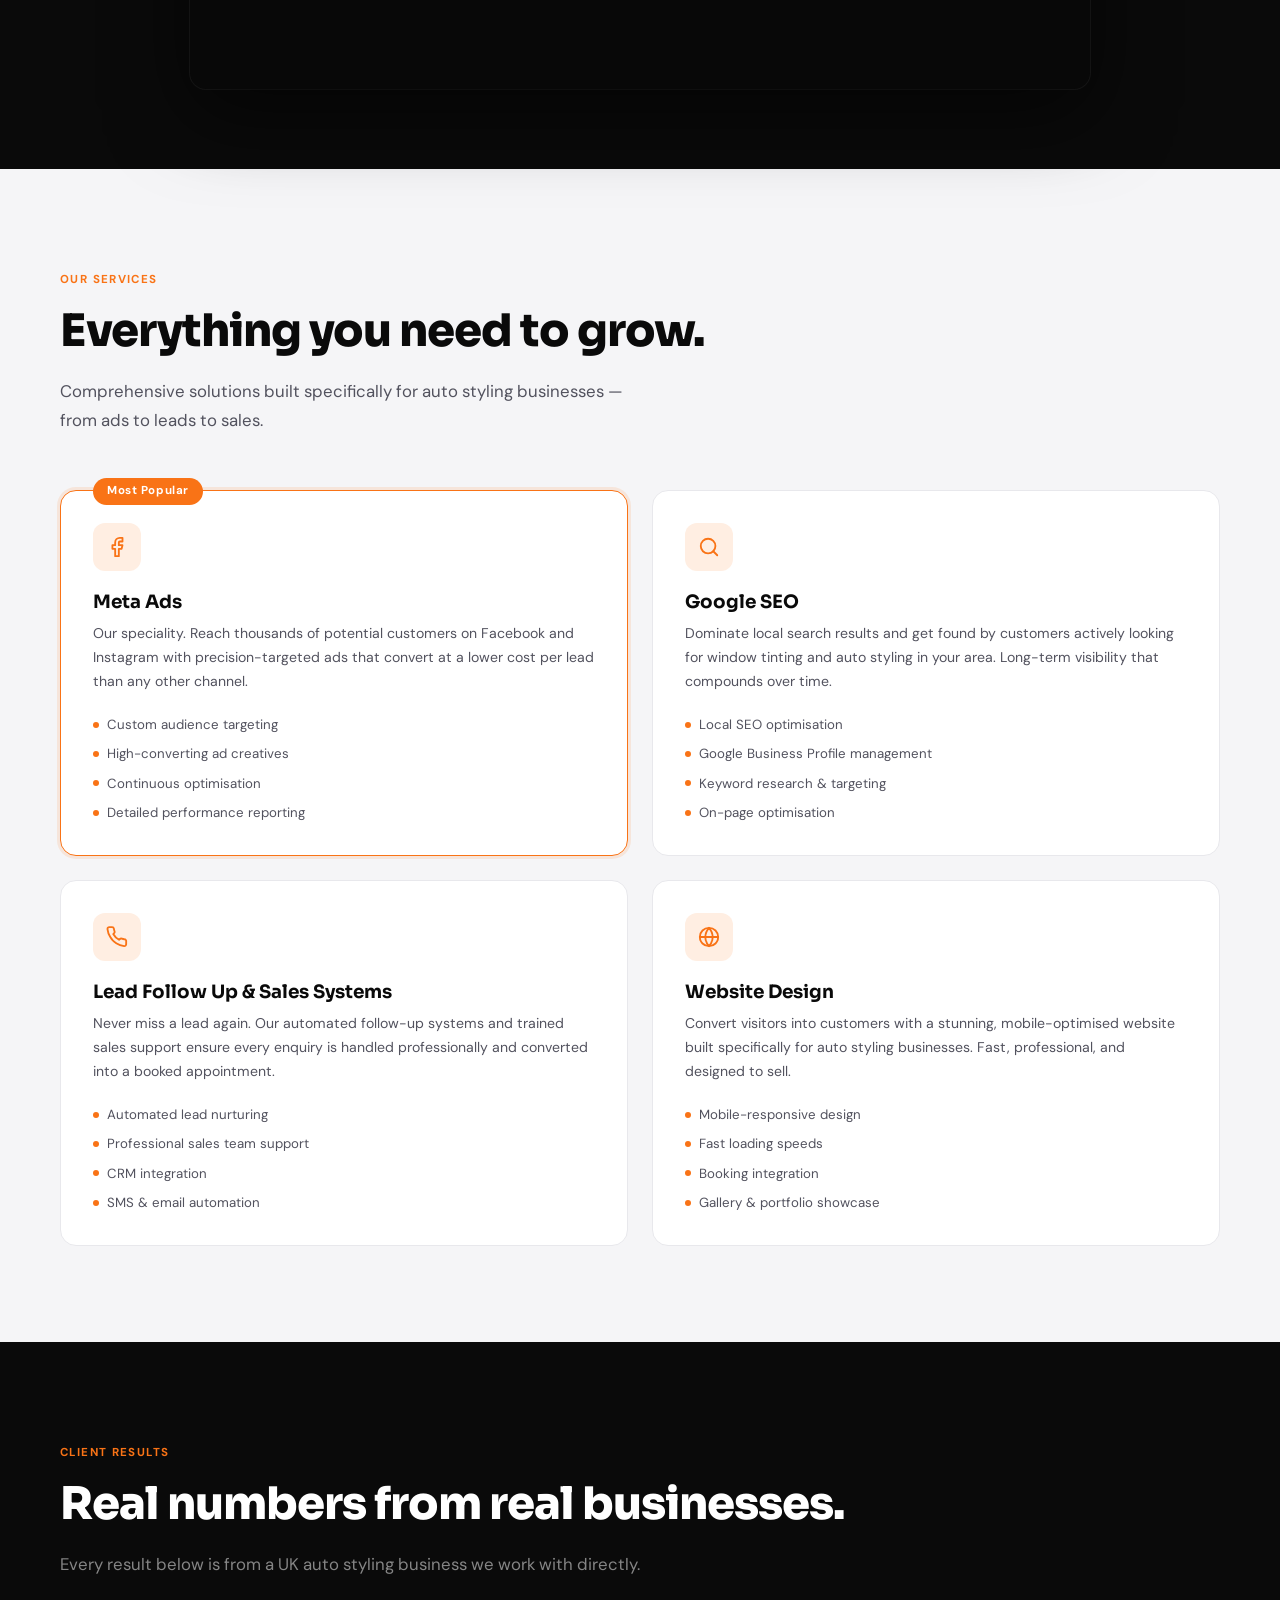
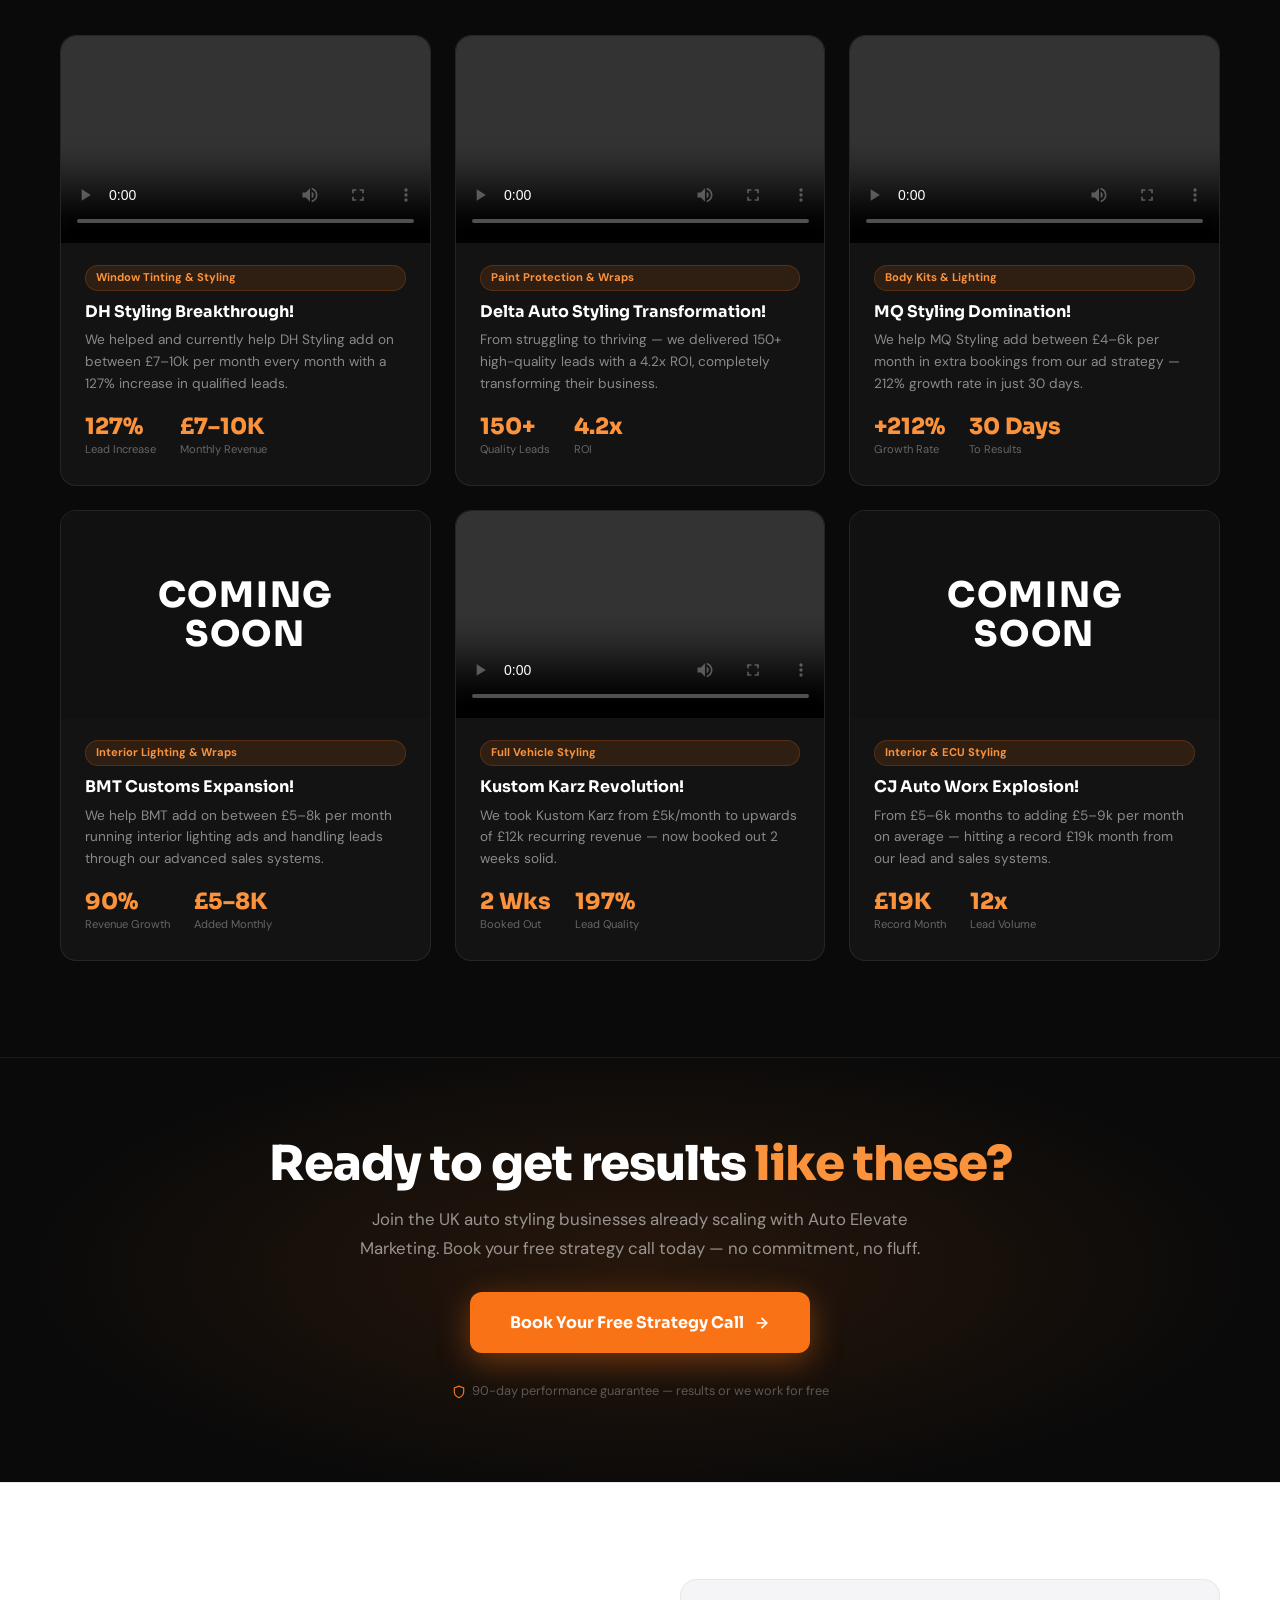
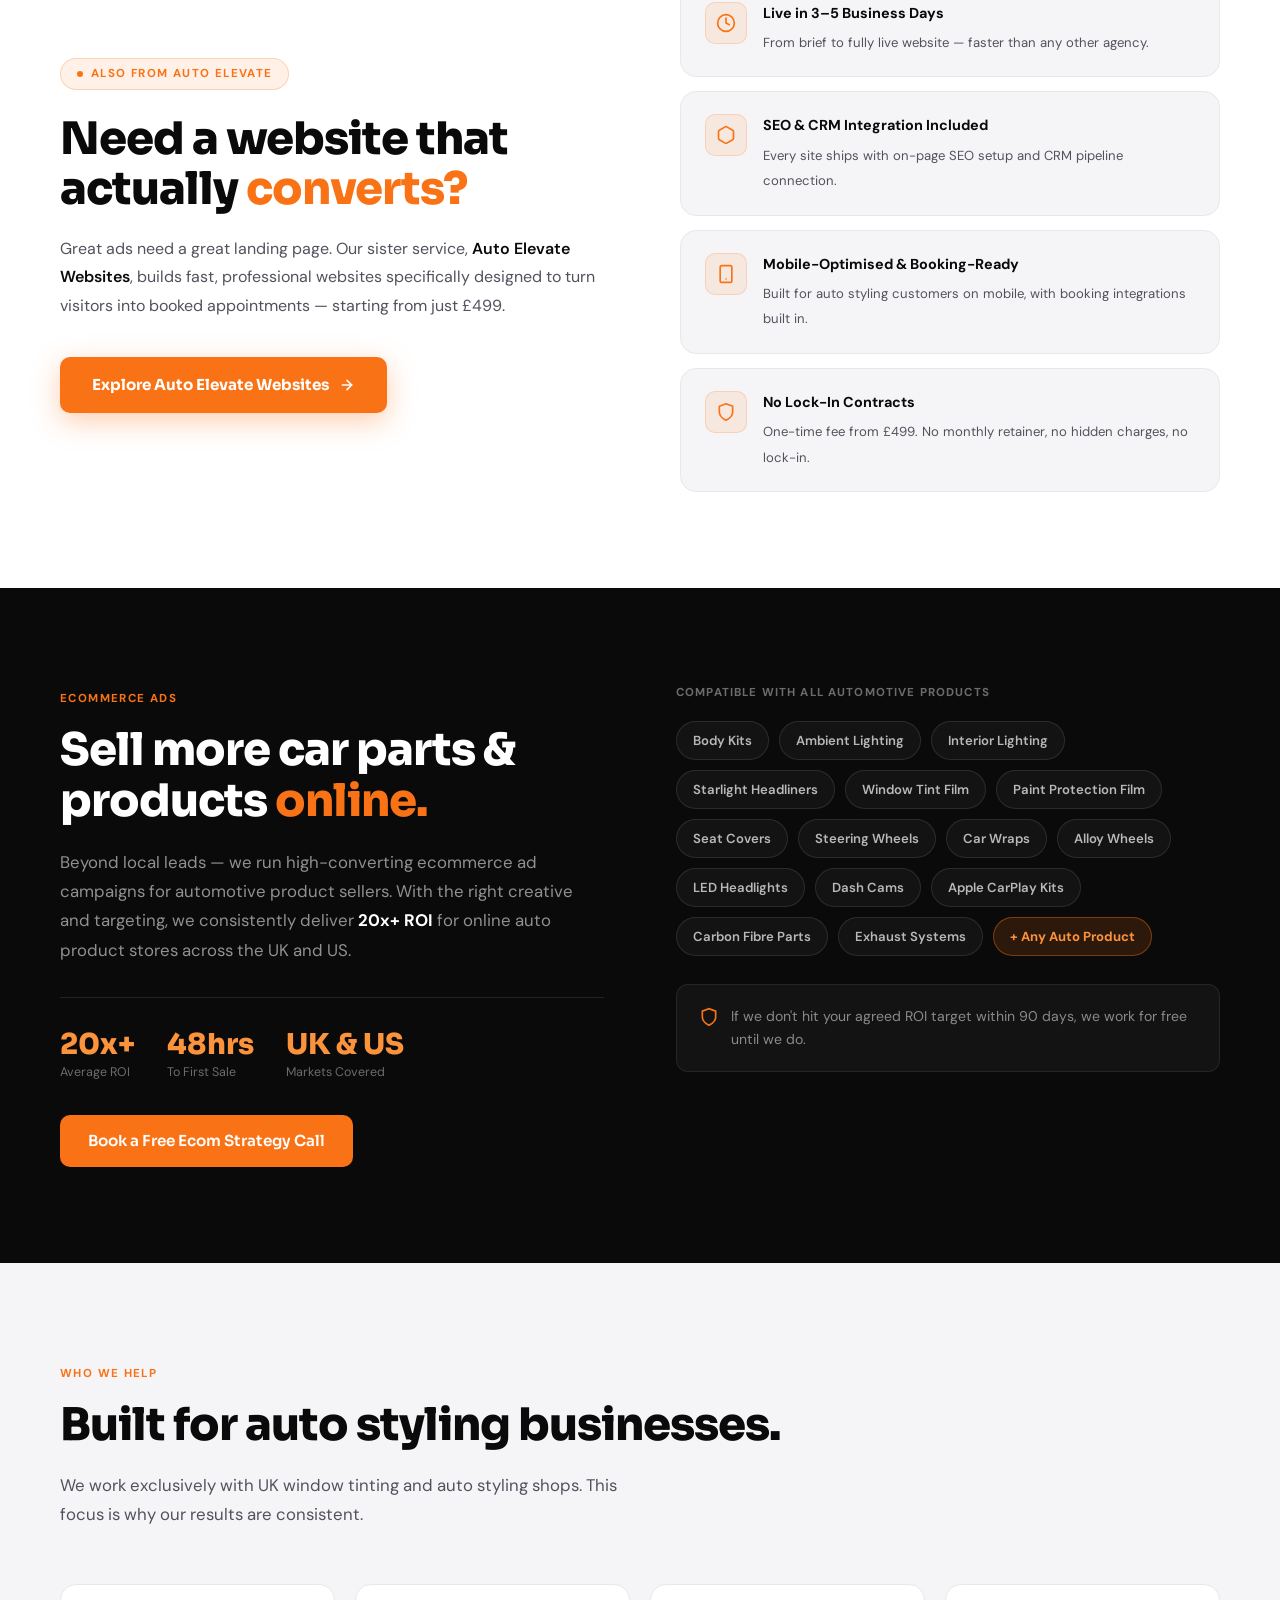
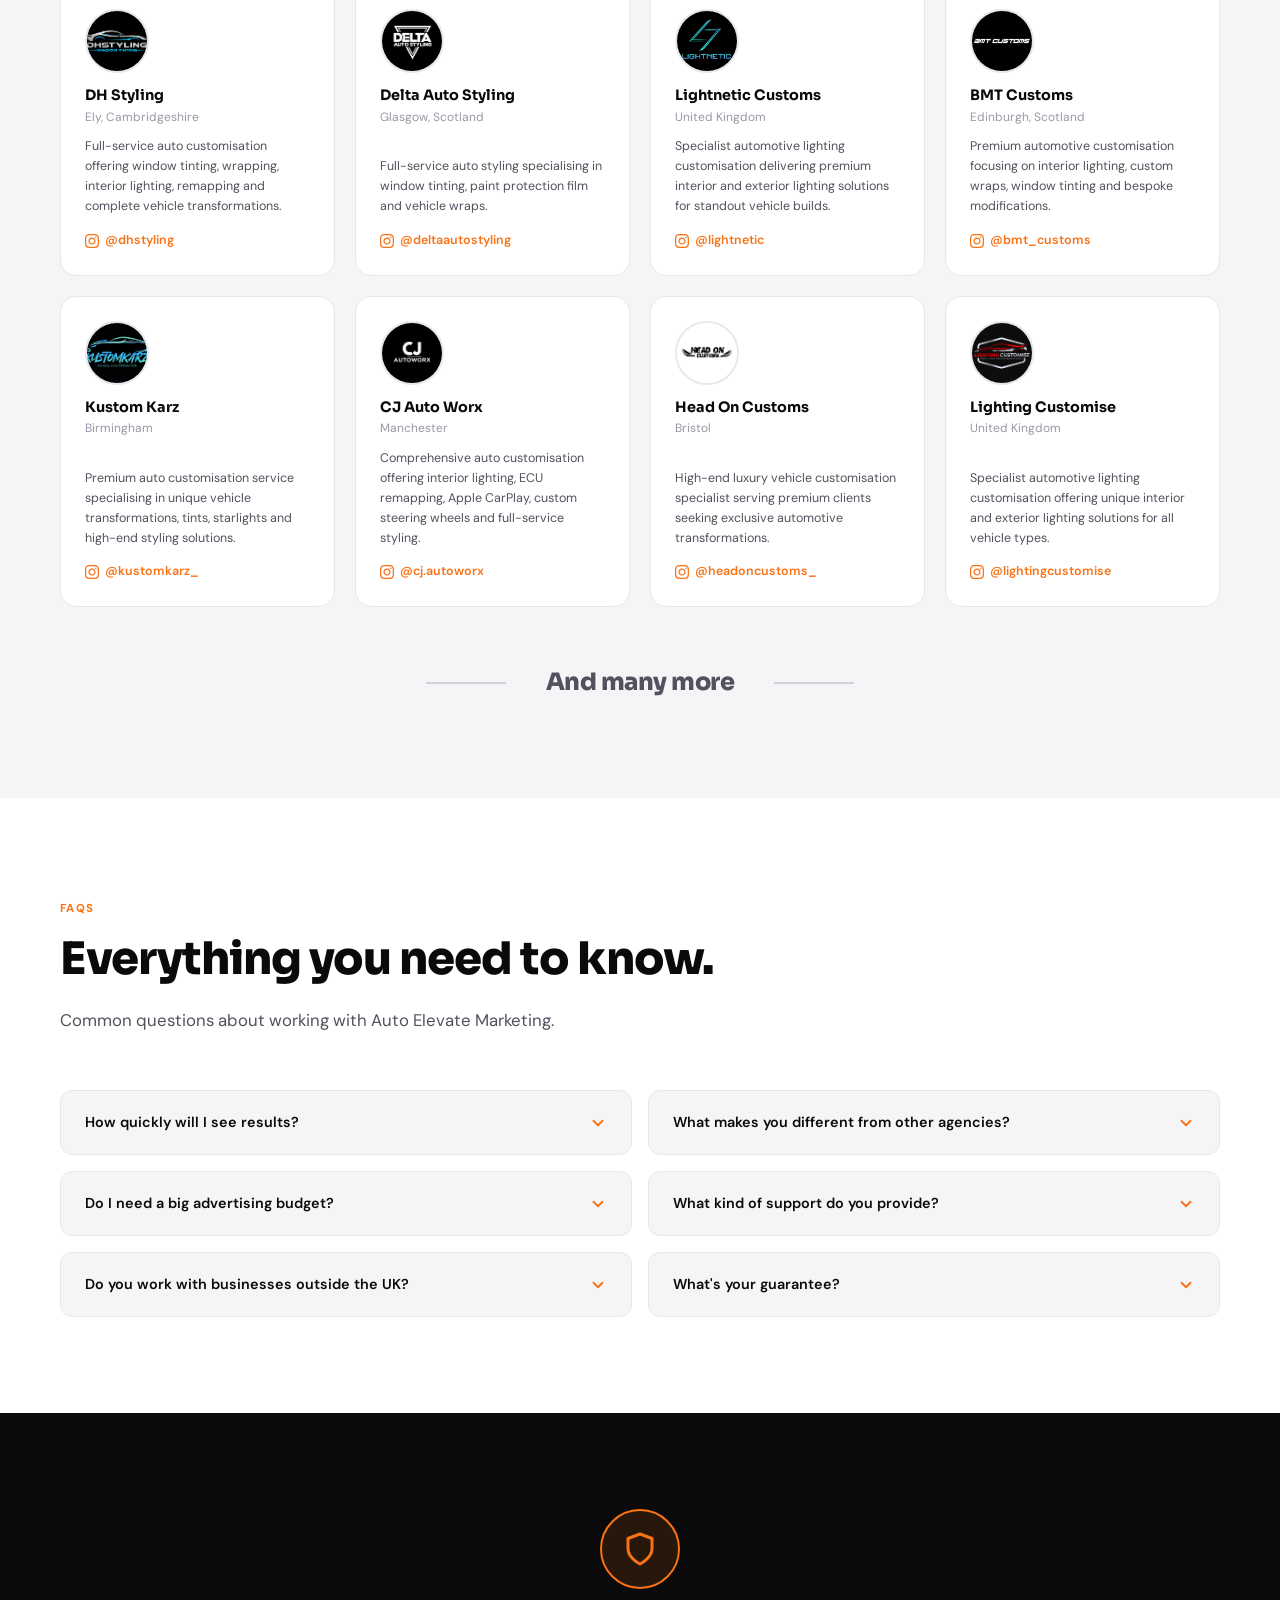
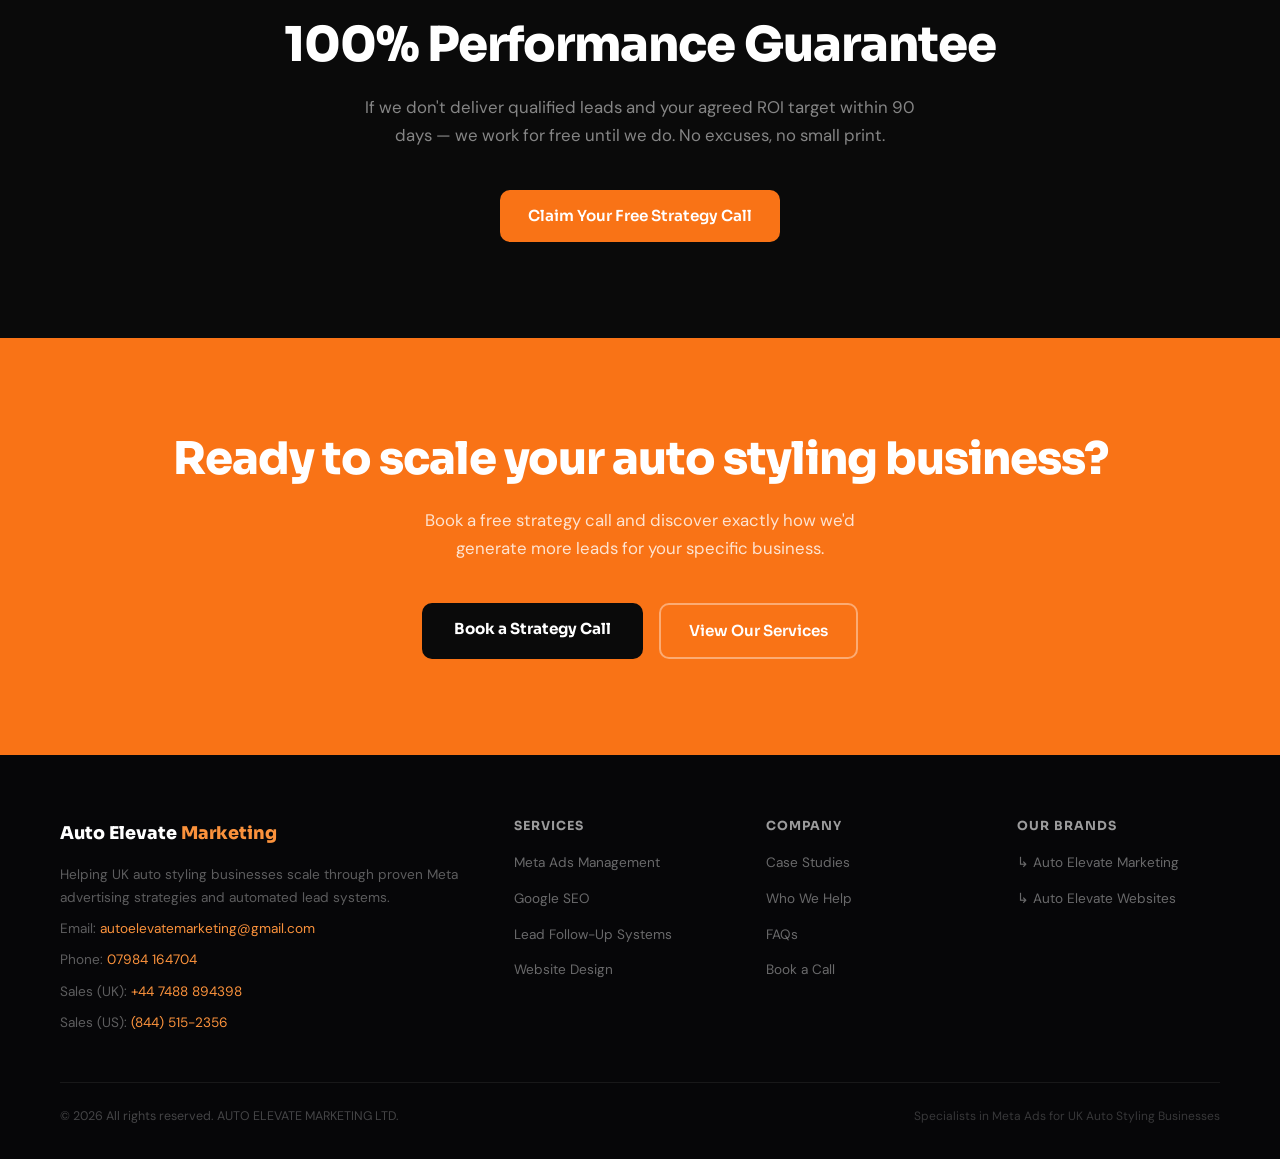
==== commit 833b074a: "Update index.html" ====
--- a/index.html
+++ b/index.html
@@ -4,7 +4,7 @@
   <meta charset="UTF-8">
   <meta name="viewport" content="width=device-width, initial-scale=1.0">
   <meta http-equiv="X-UA-Compatible" content="IE=edge">
-  <link rel="icon" href="images/avellaagency-removebg-preview.ico" type="image/x-icon">
+  <link rel="icon" href="avellaagency-removebg-preview.ico" type="image/x-icon">
 
   <!-- ── PRIMARY SEO ── -->
   <title>Auto Elevate Marketing | Meta Ads & Lead Generation for UK Auto Styling Businesses</title>
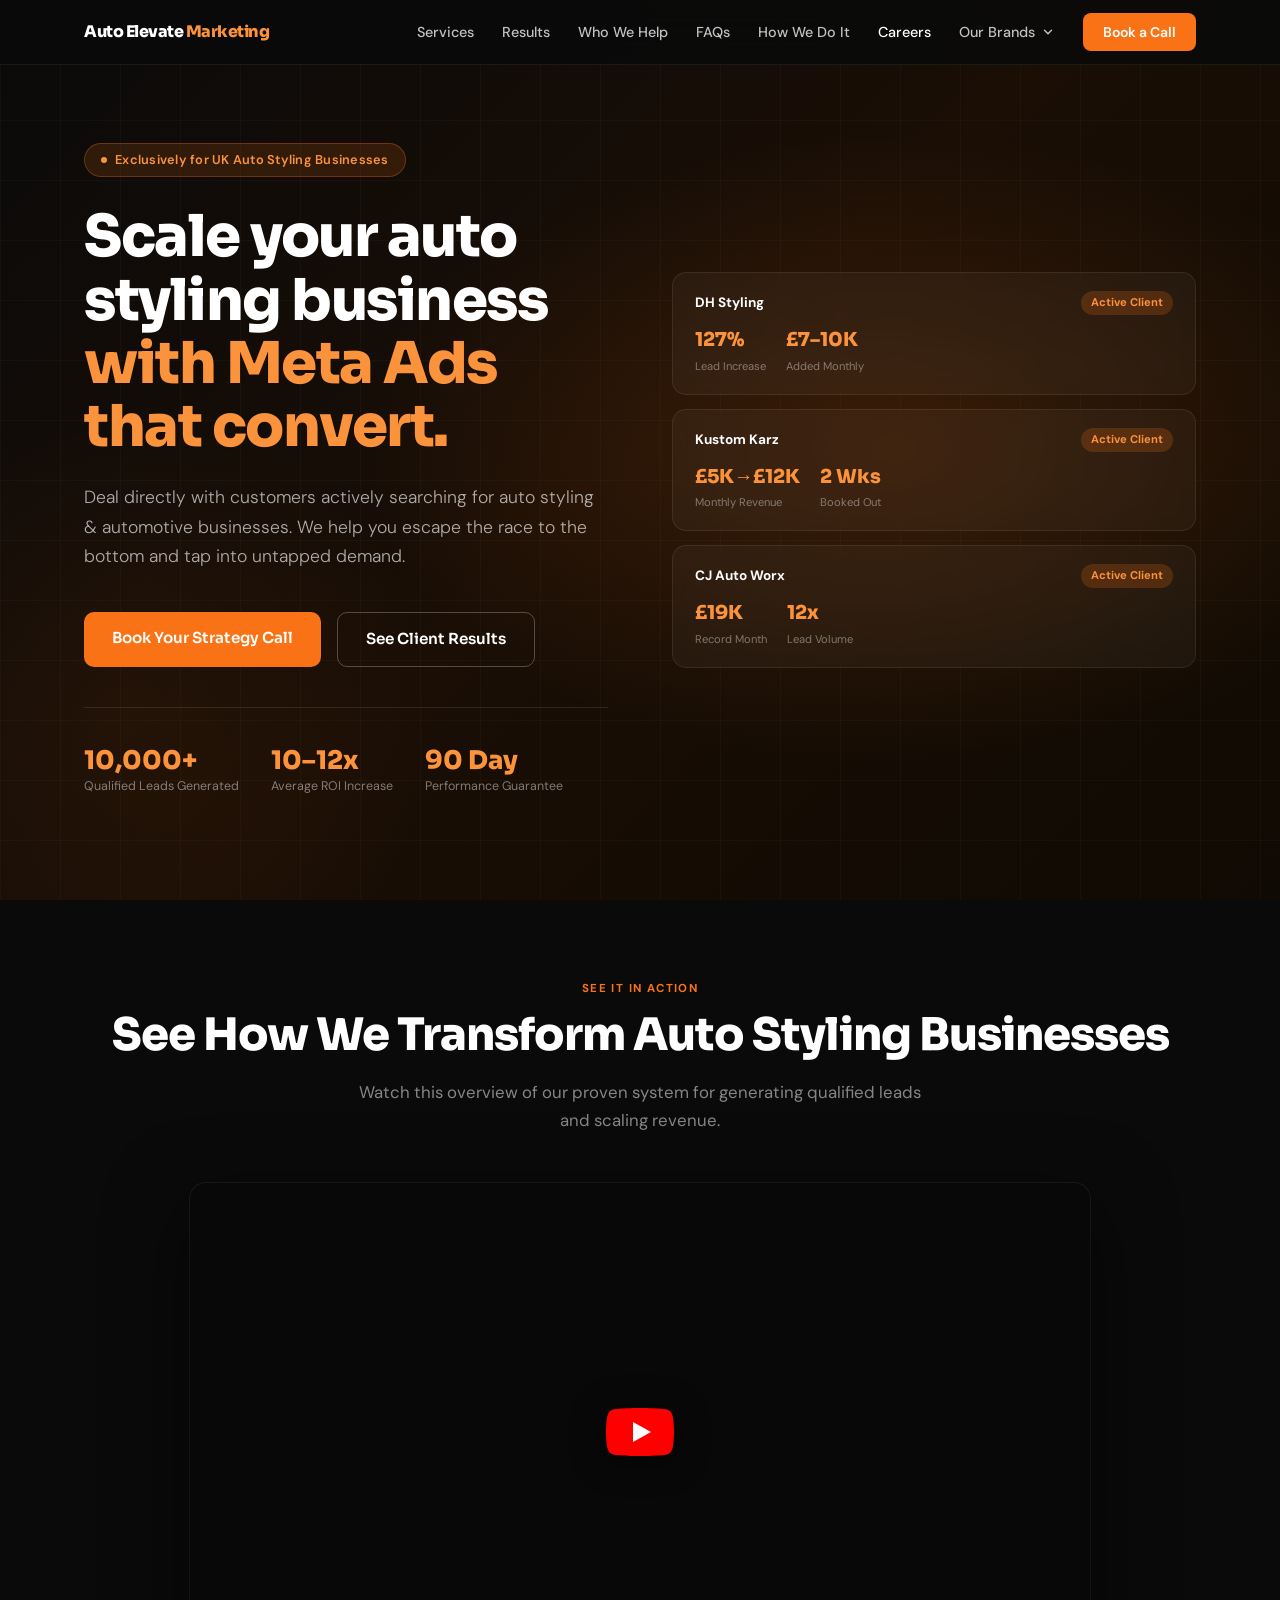
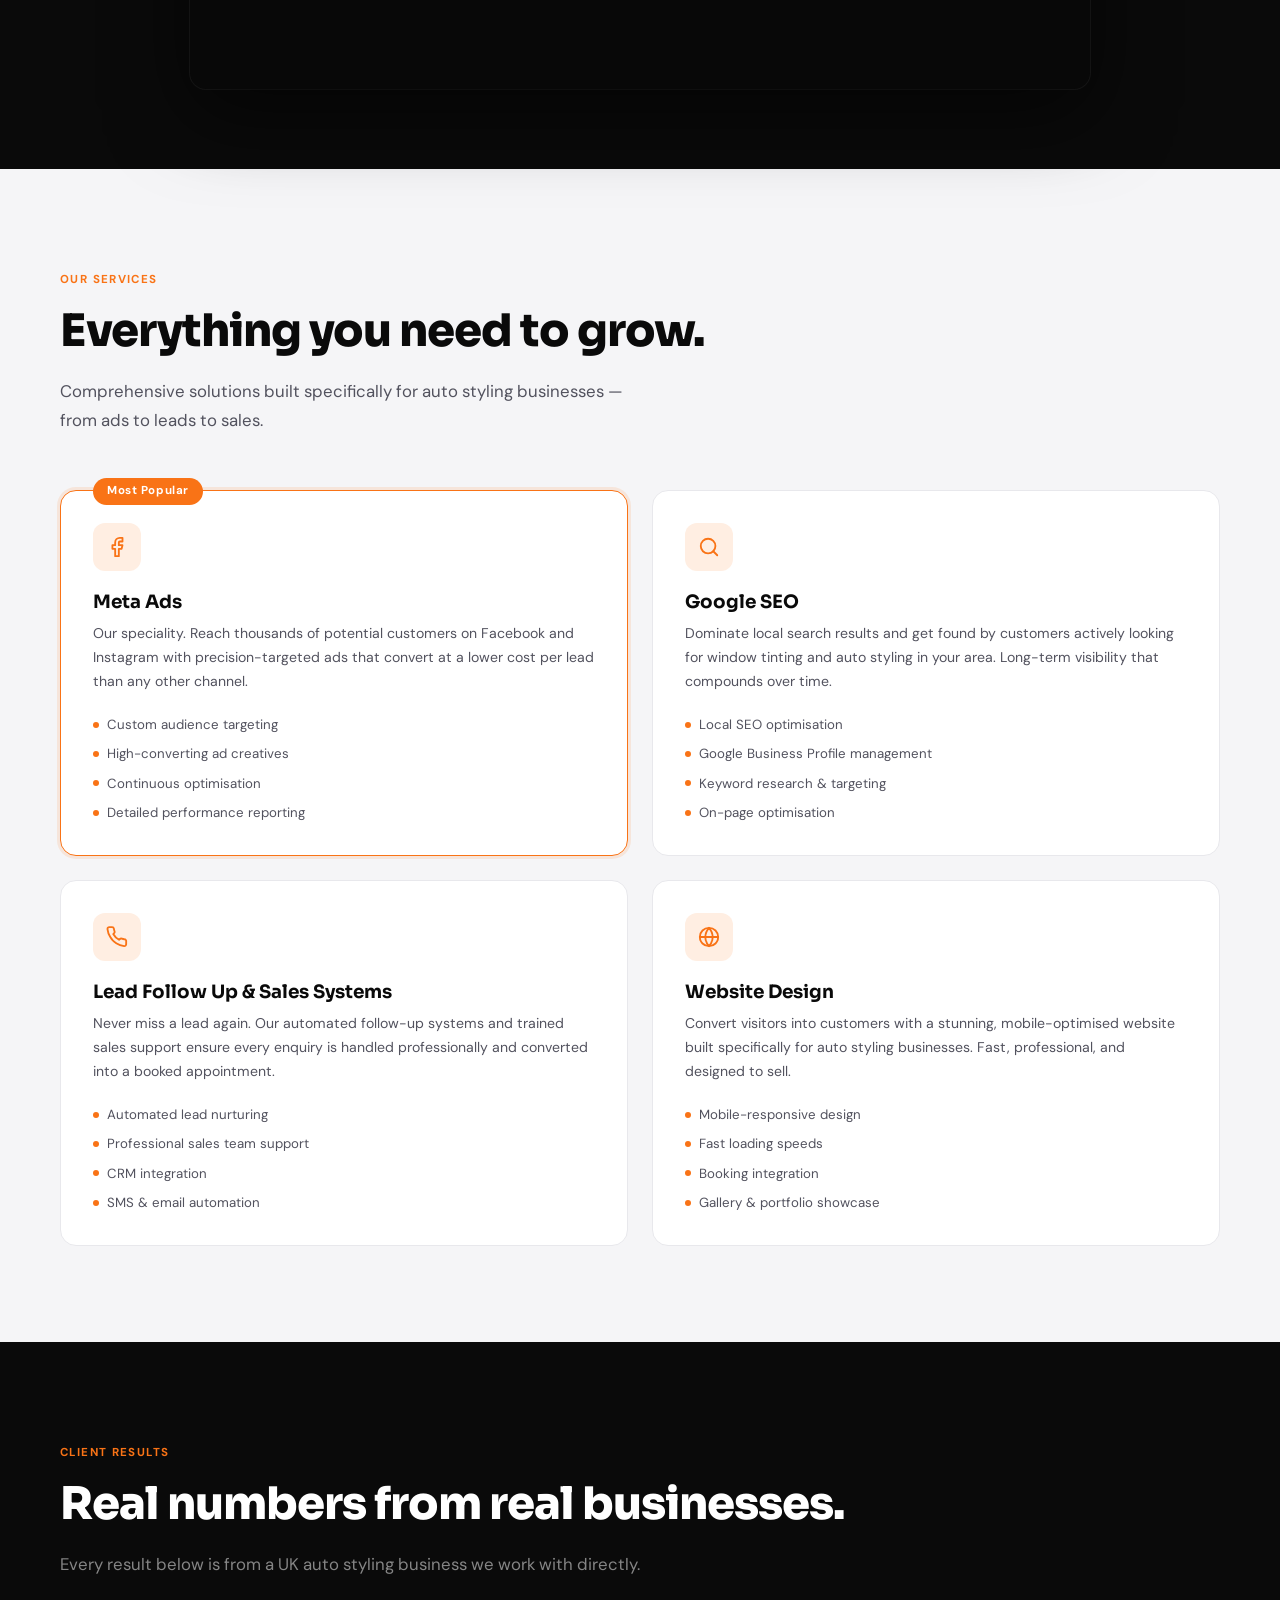
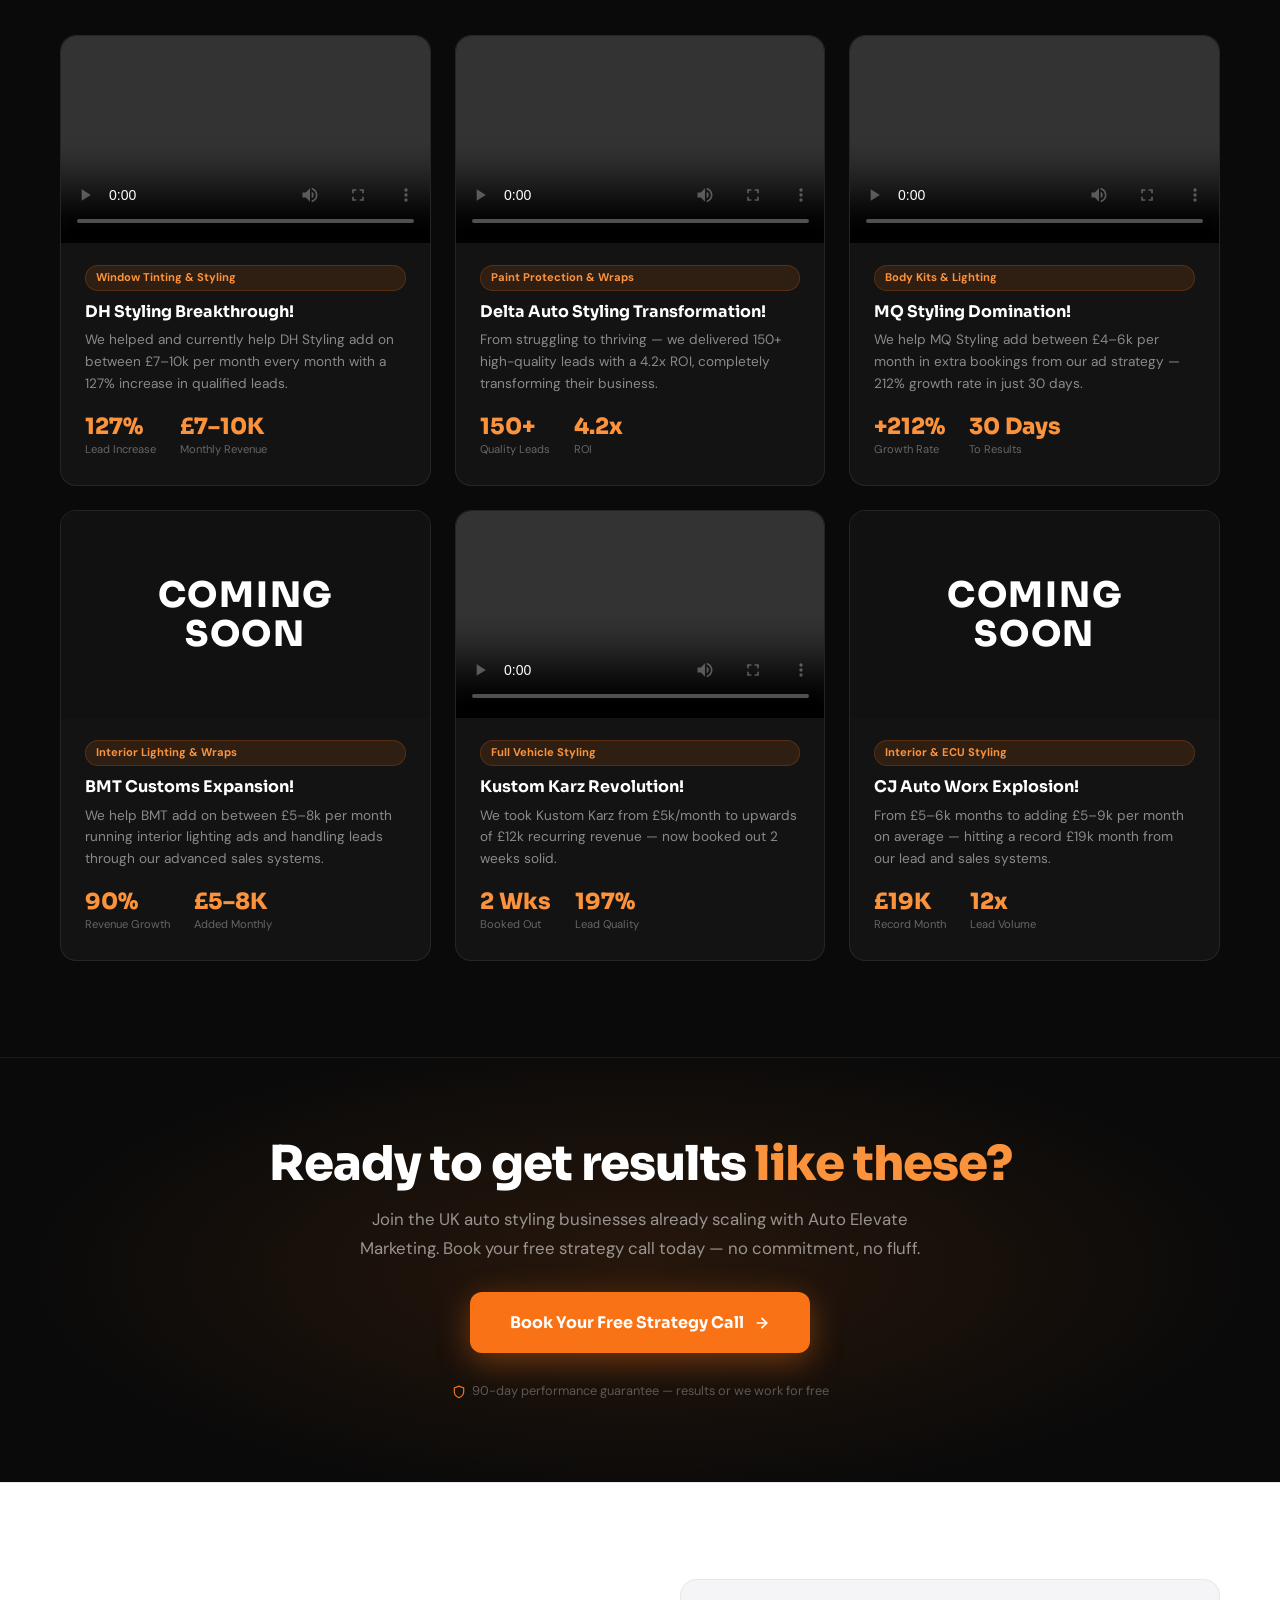
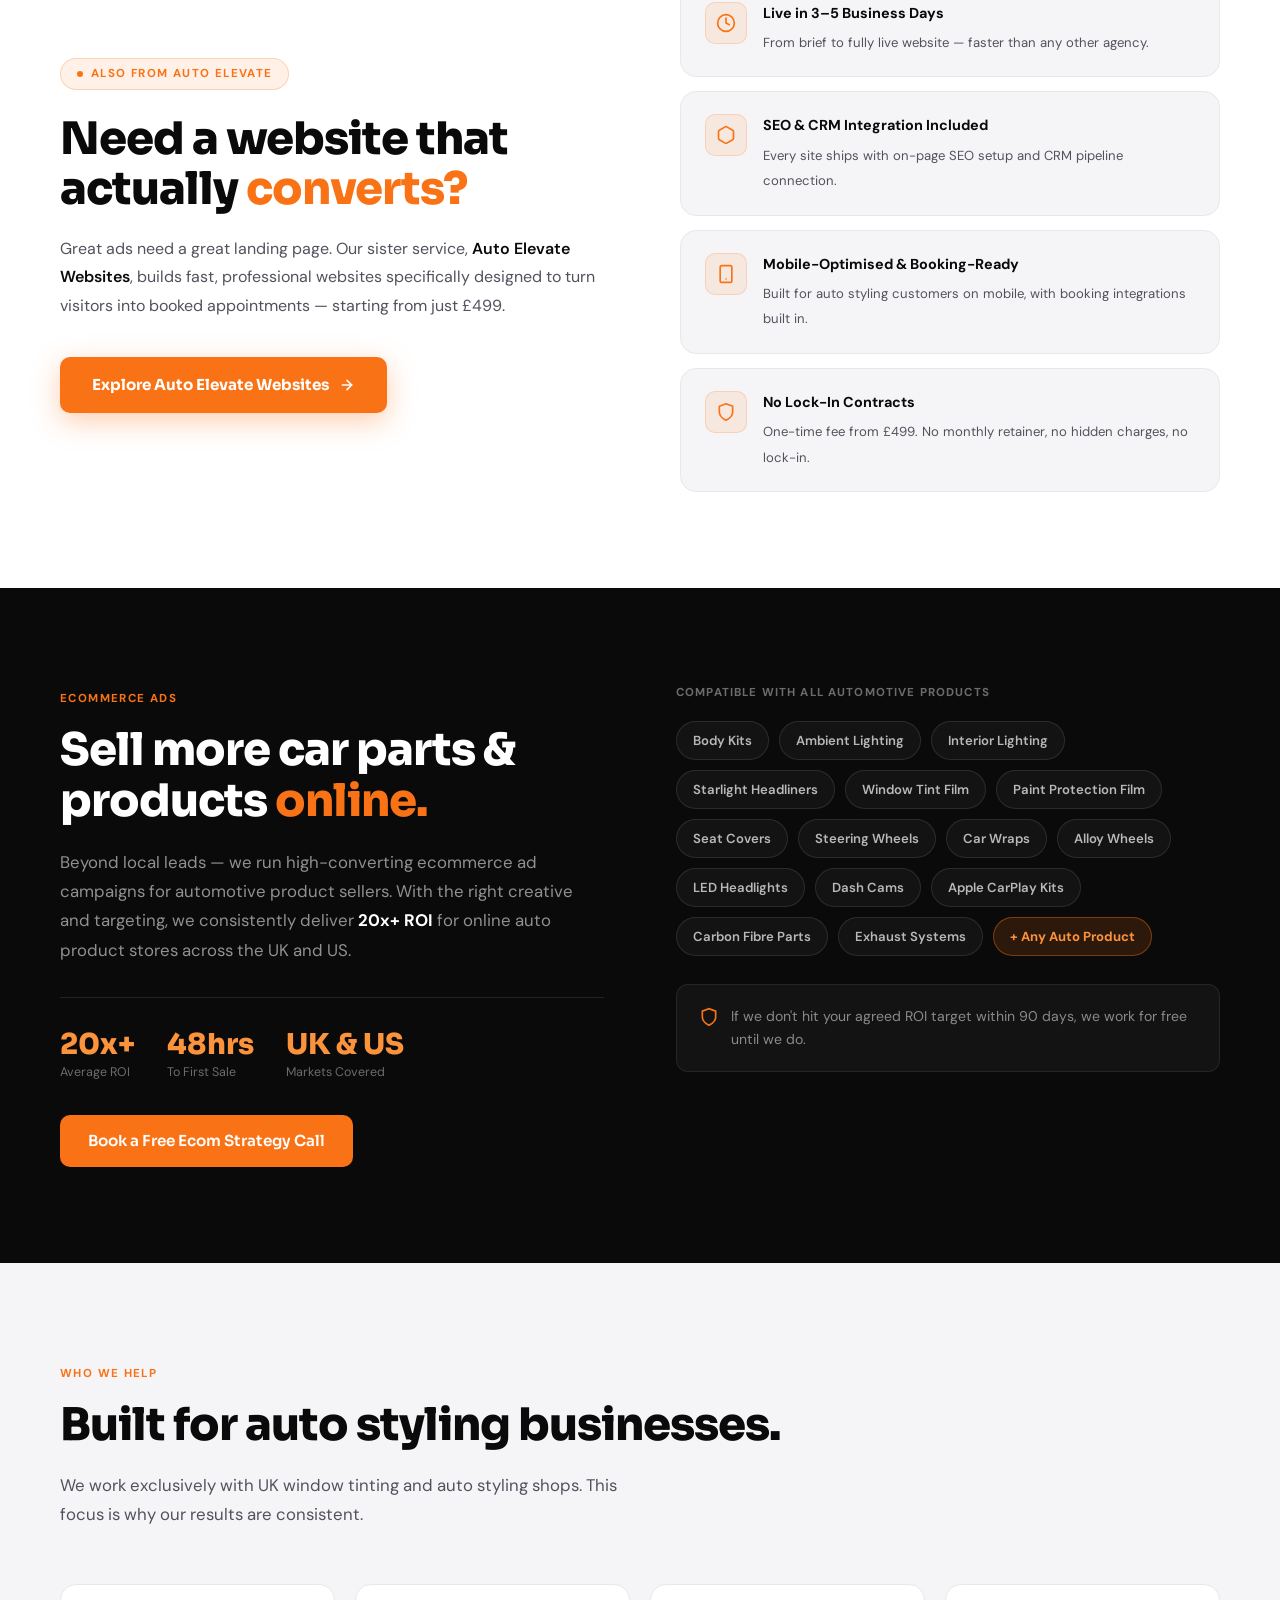
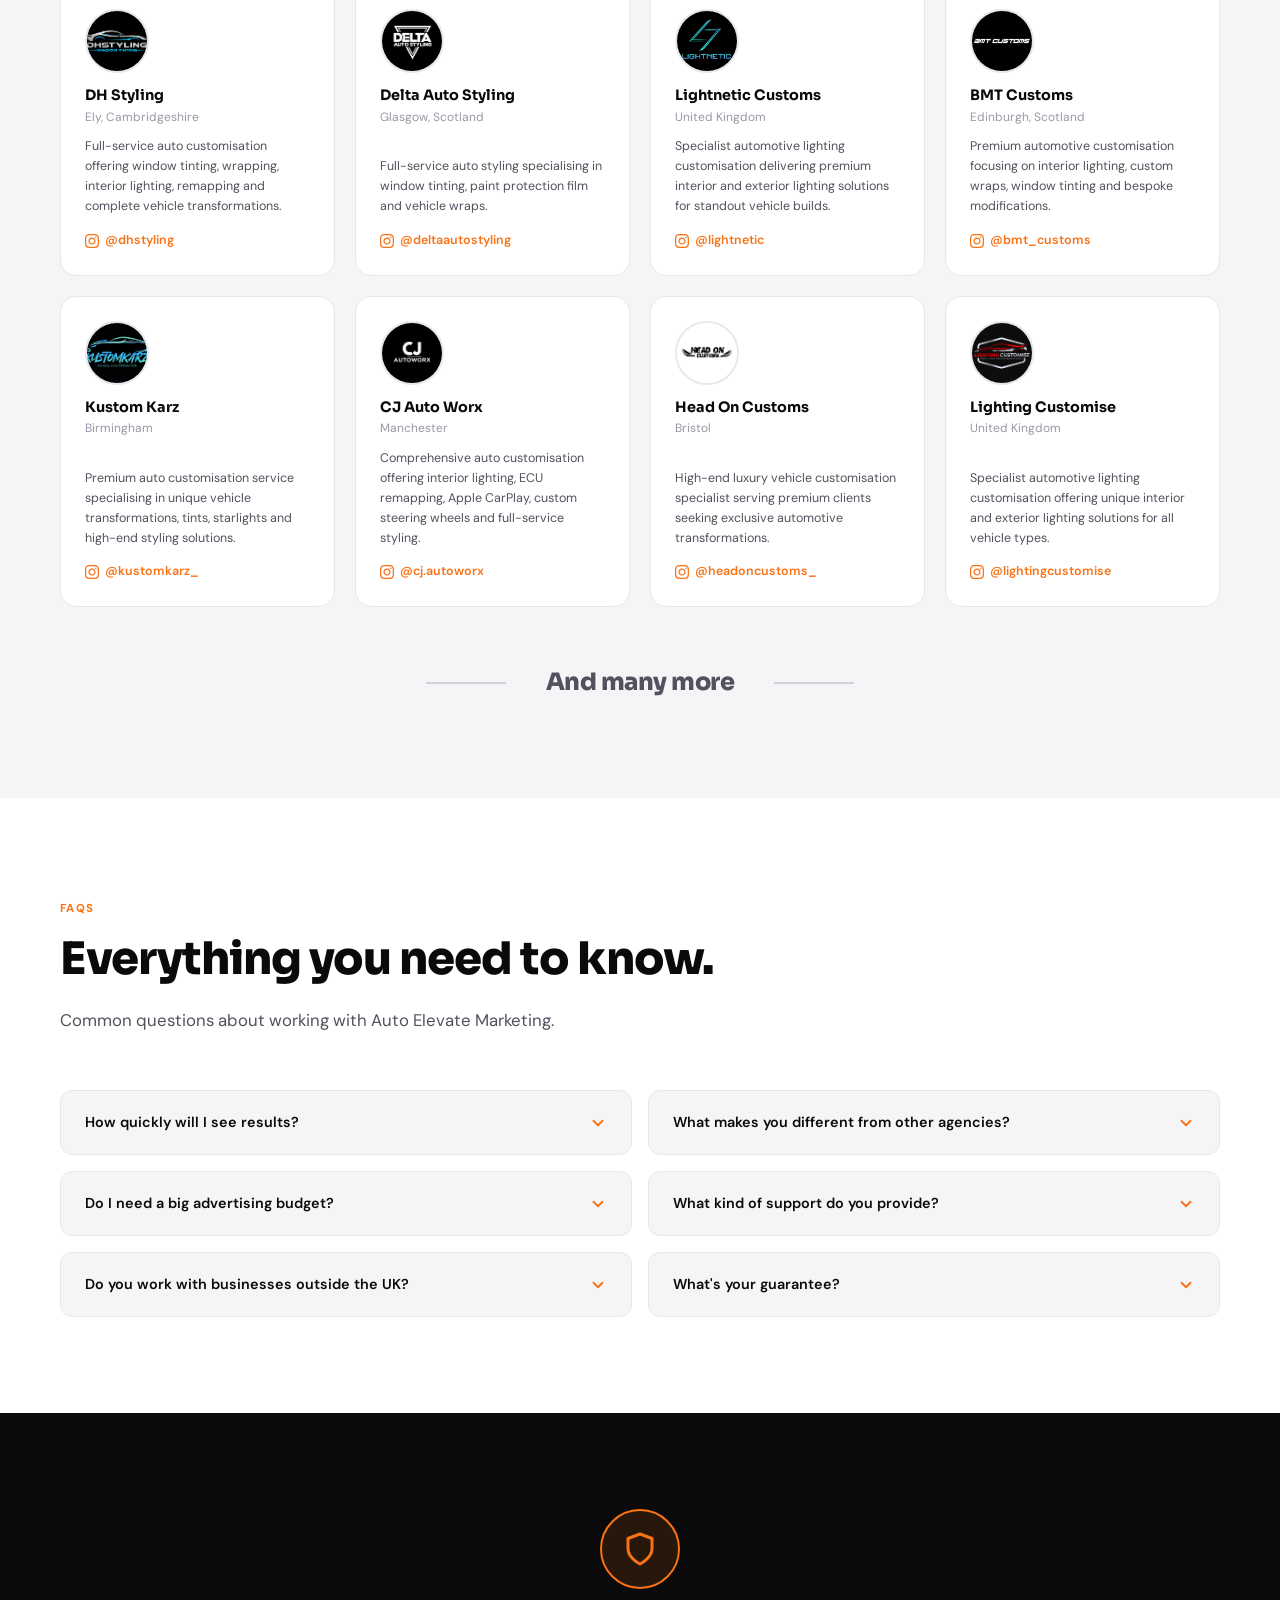
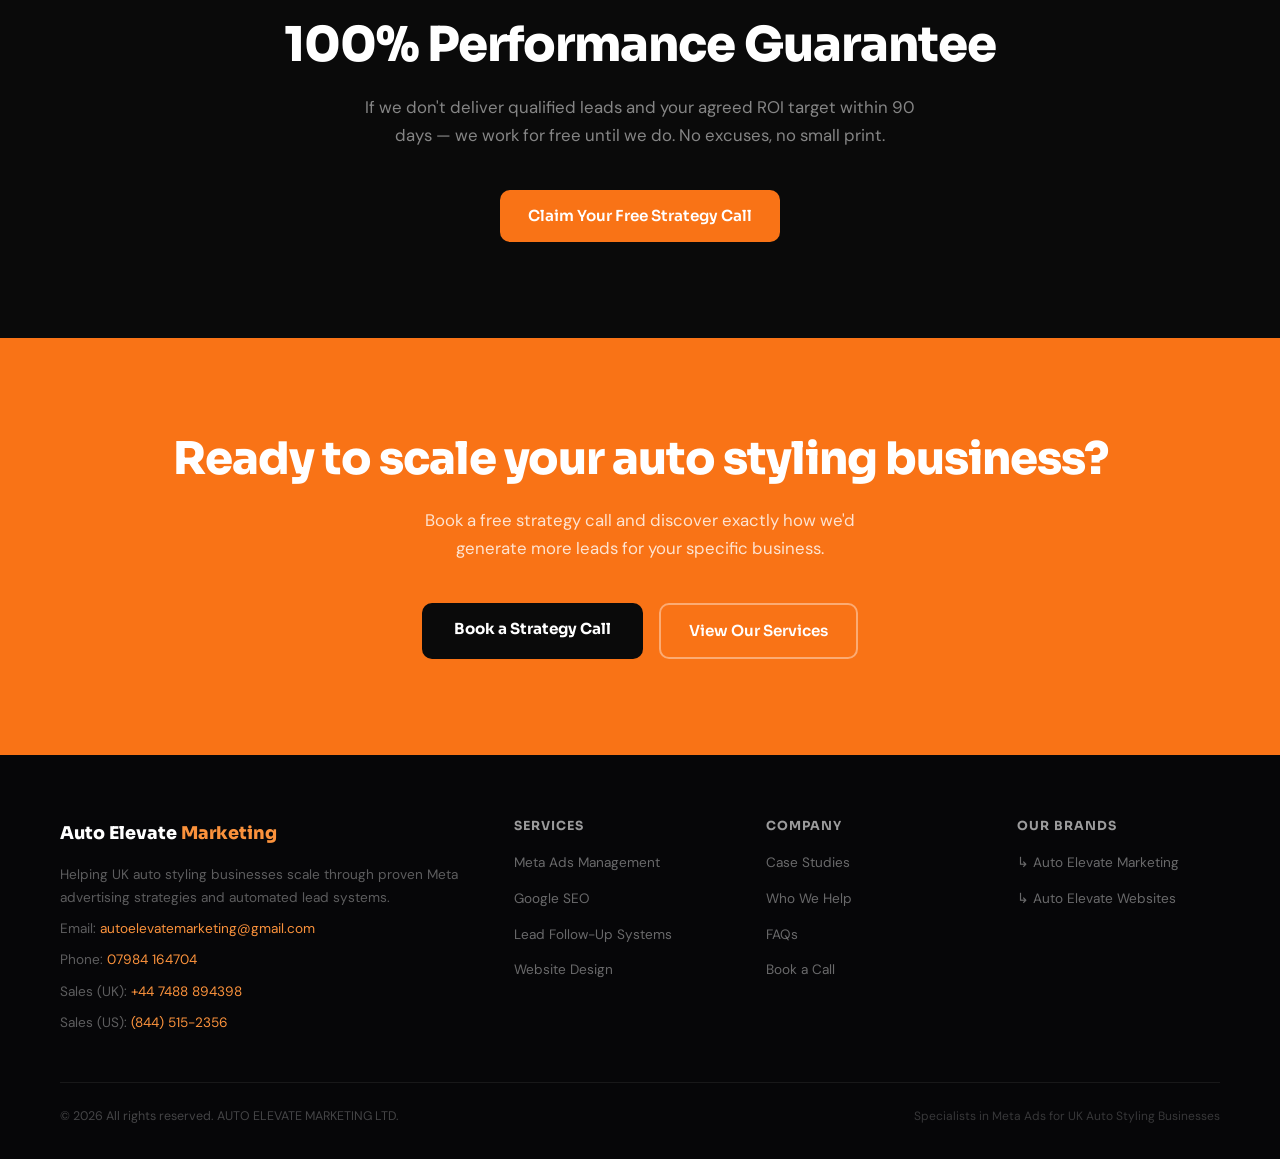
==== commit 10c67920: "Update index.html" ====
--- a/index.html
+++ b/index.html
@@ -154,6 +154,7 @@
           <li><a href="#who-we-help">Who We Help</a></li>
           <li><a href="#faq">FAQs</a></li>
           <li><a href="#video">How We Do It</a></li>
+          <li><a href="careers.html" style="color: var(--white);">Careers</a></li>
 
           <!-- Services switcher -->
           <li class="nav-switcher">
@@ -193,6 +194,7 @@
         <a href="#results">Results</a>
         <a href="#who-we-help">Who We Help</a>
         <a href="#faq">FAQs</a>
+        <a href="careers.html">Careers</a>
         <div class="mobile-divider">Switch Brand</div>
         <a href="index.html">↳ Auto Elevate Marketing</a>
         <a href="services.html">↳ Auto Elevate Websites</a>
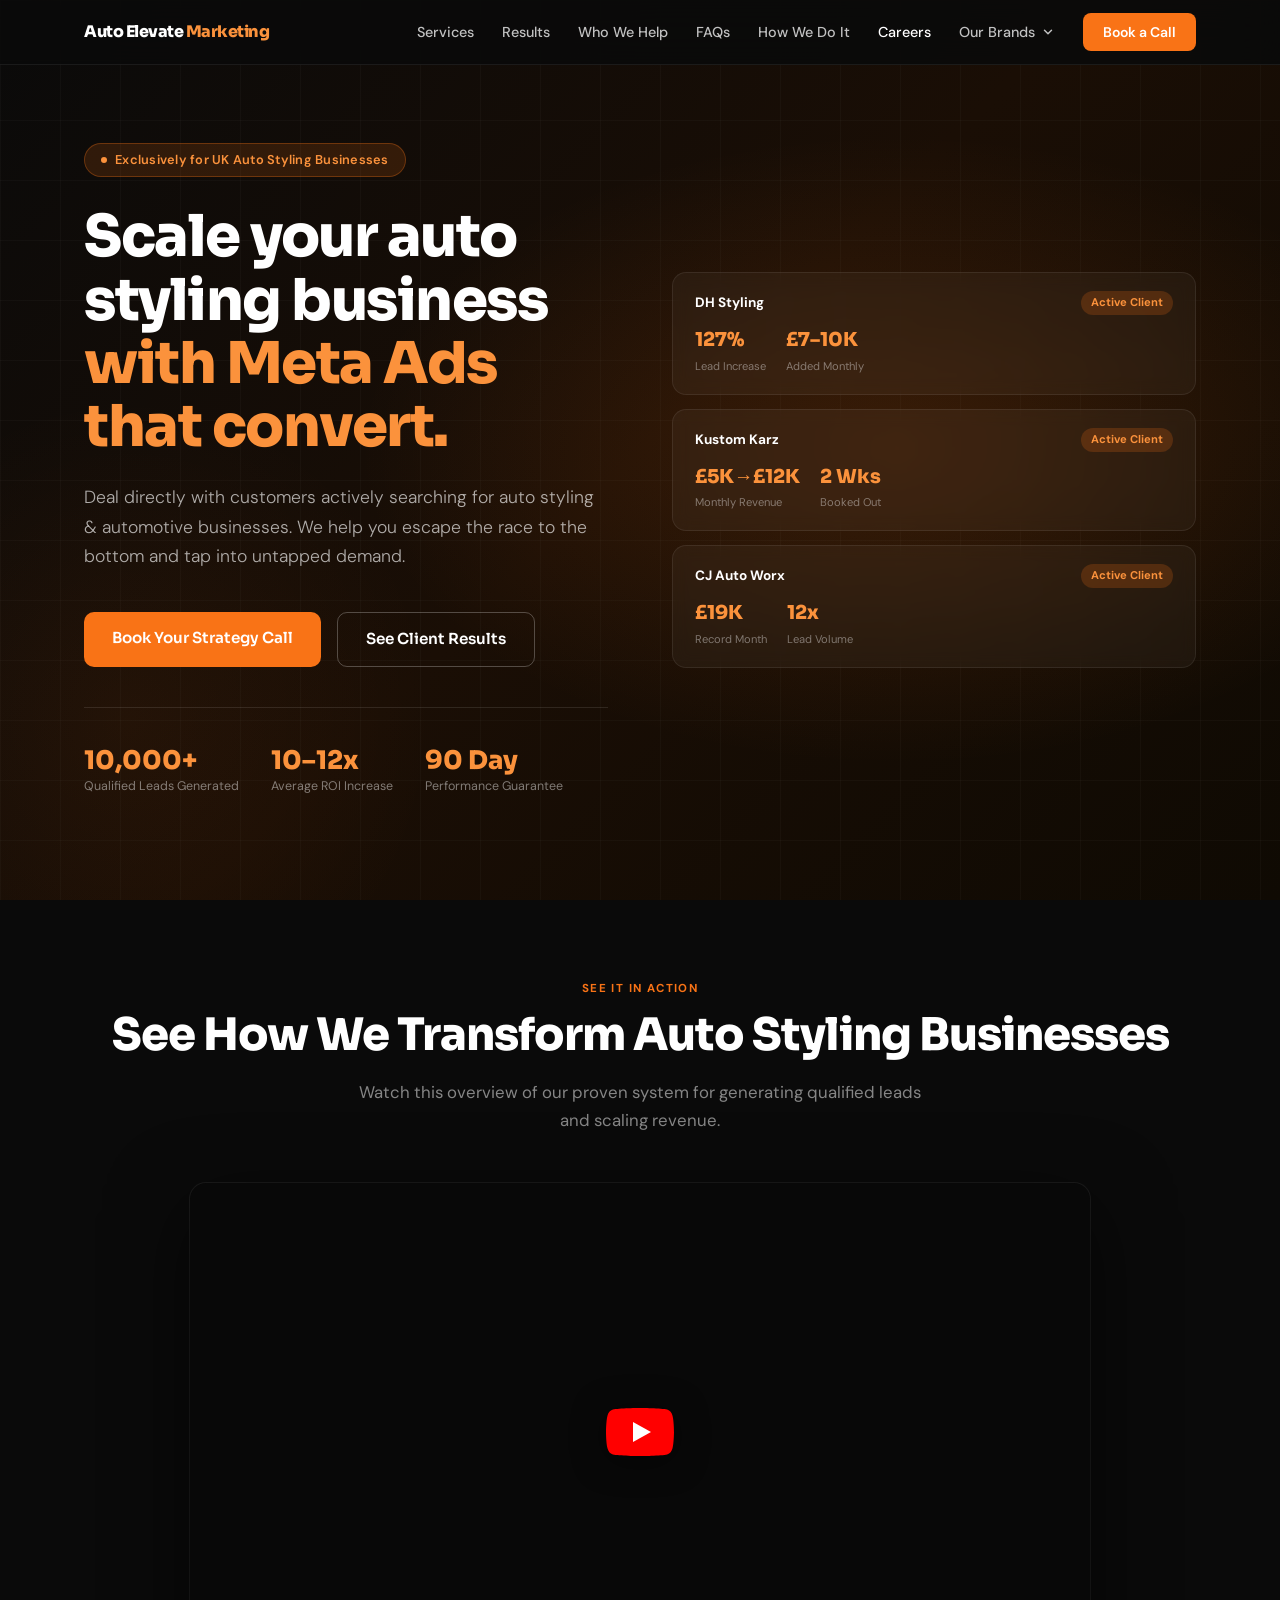
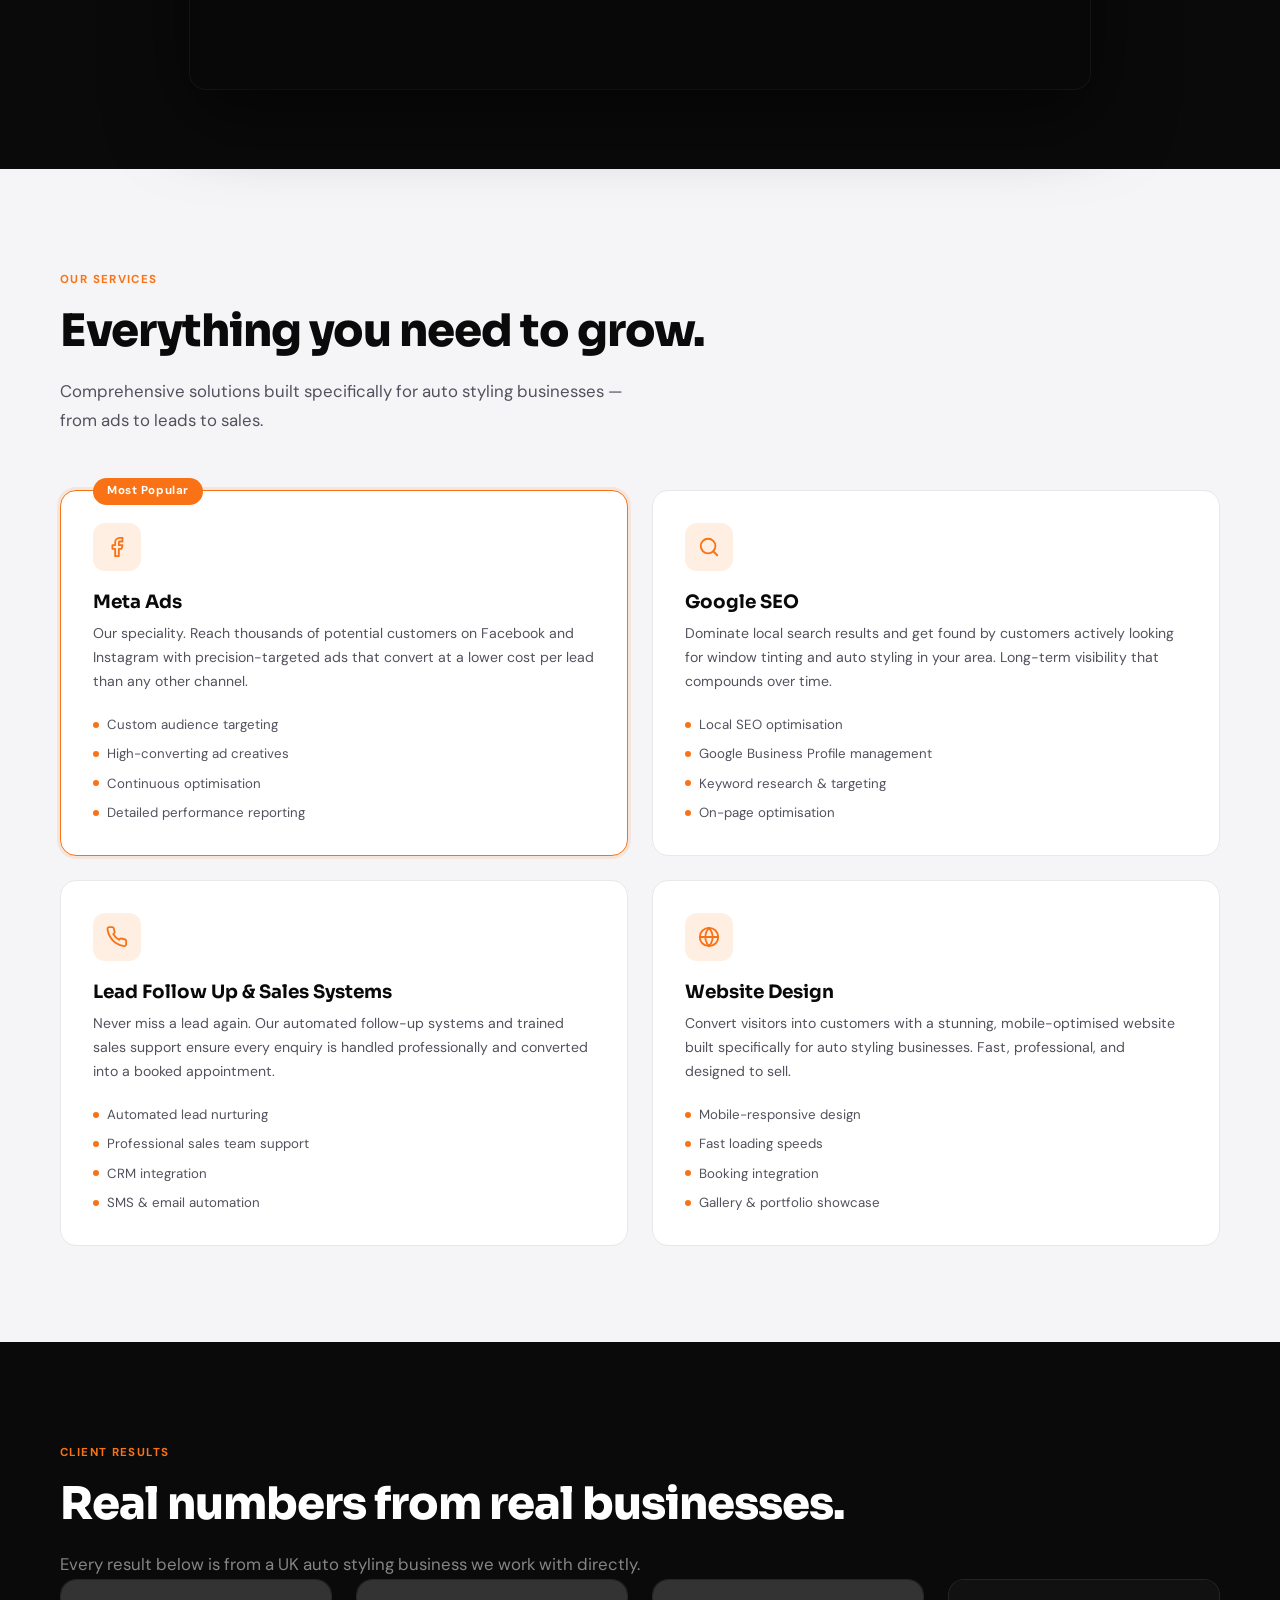
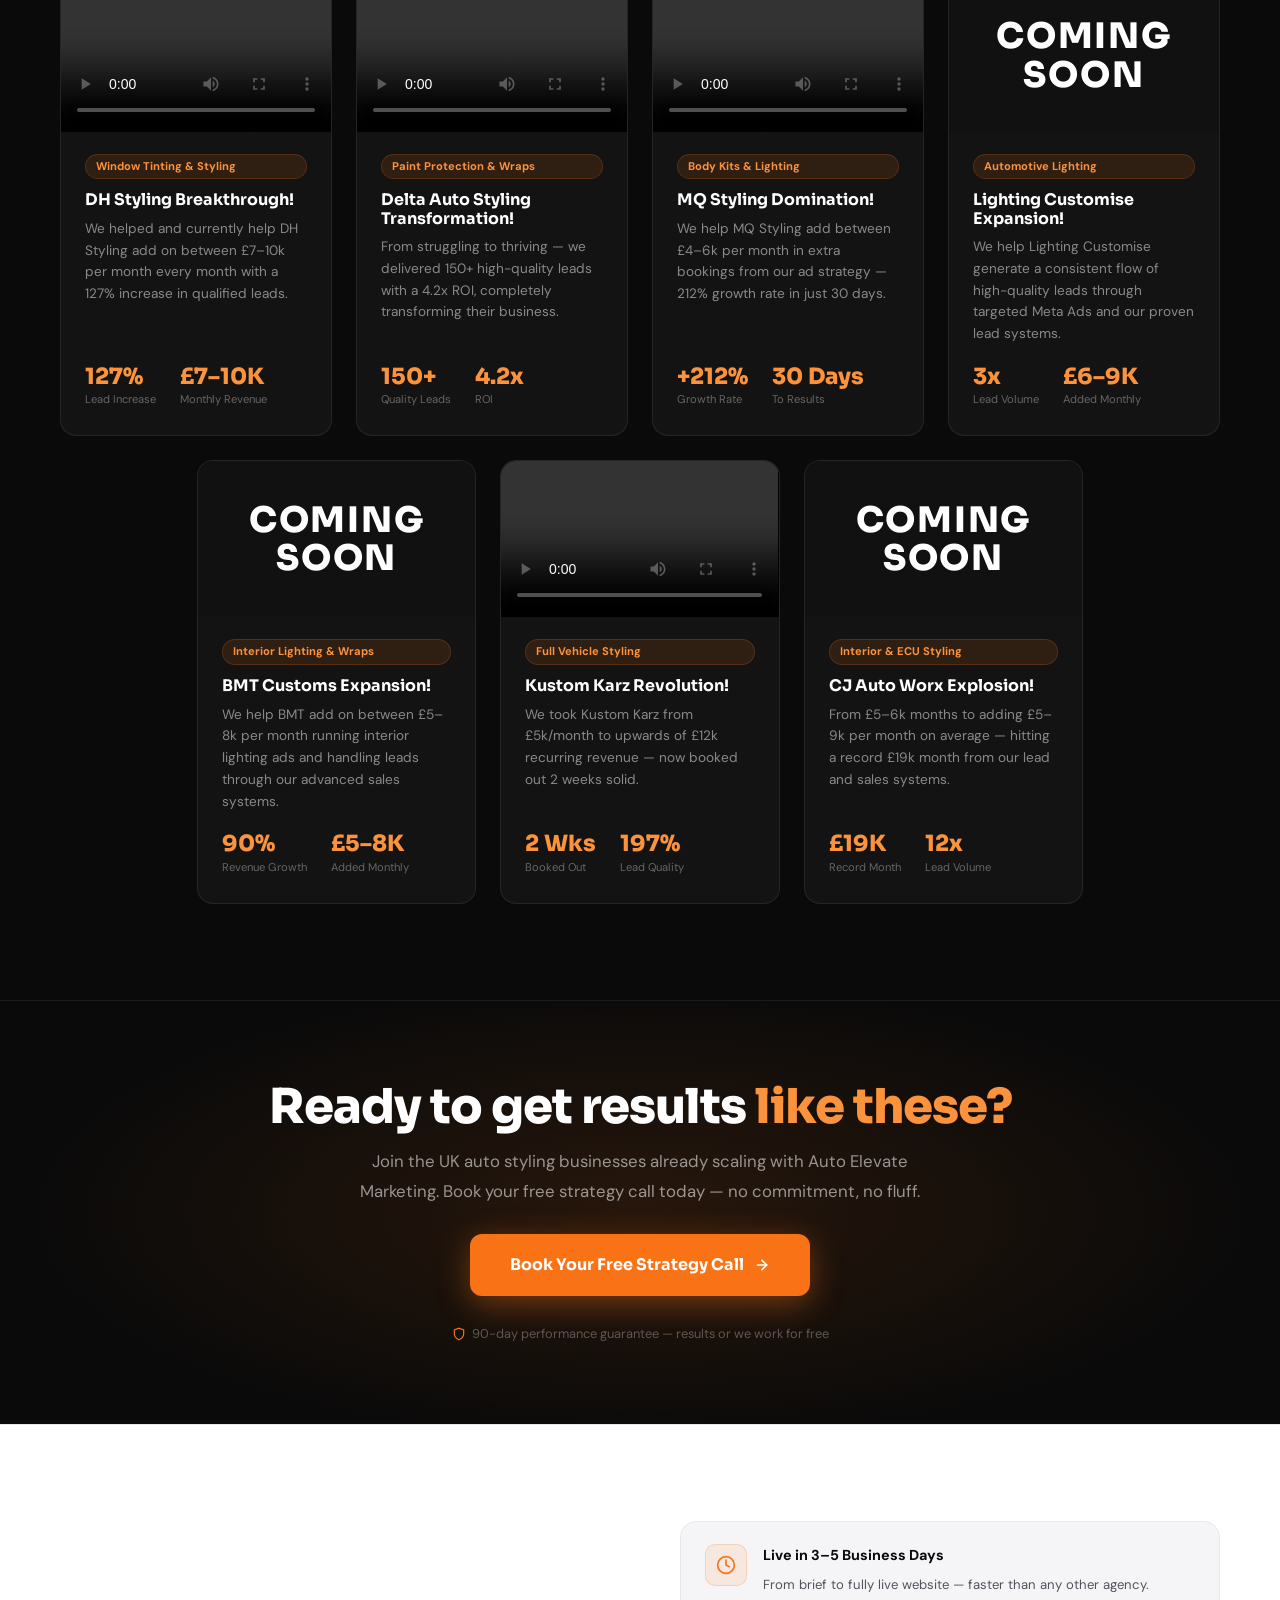
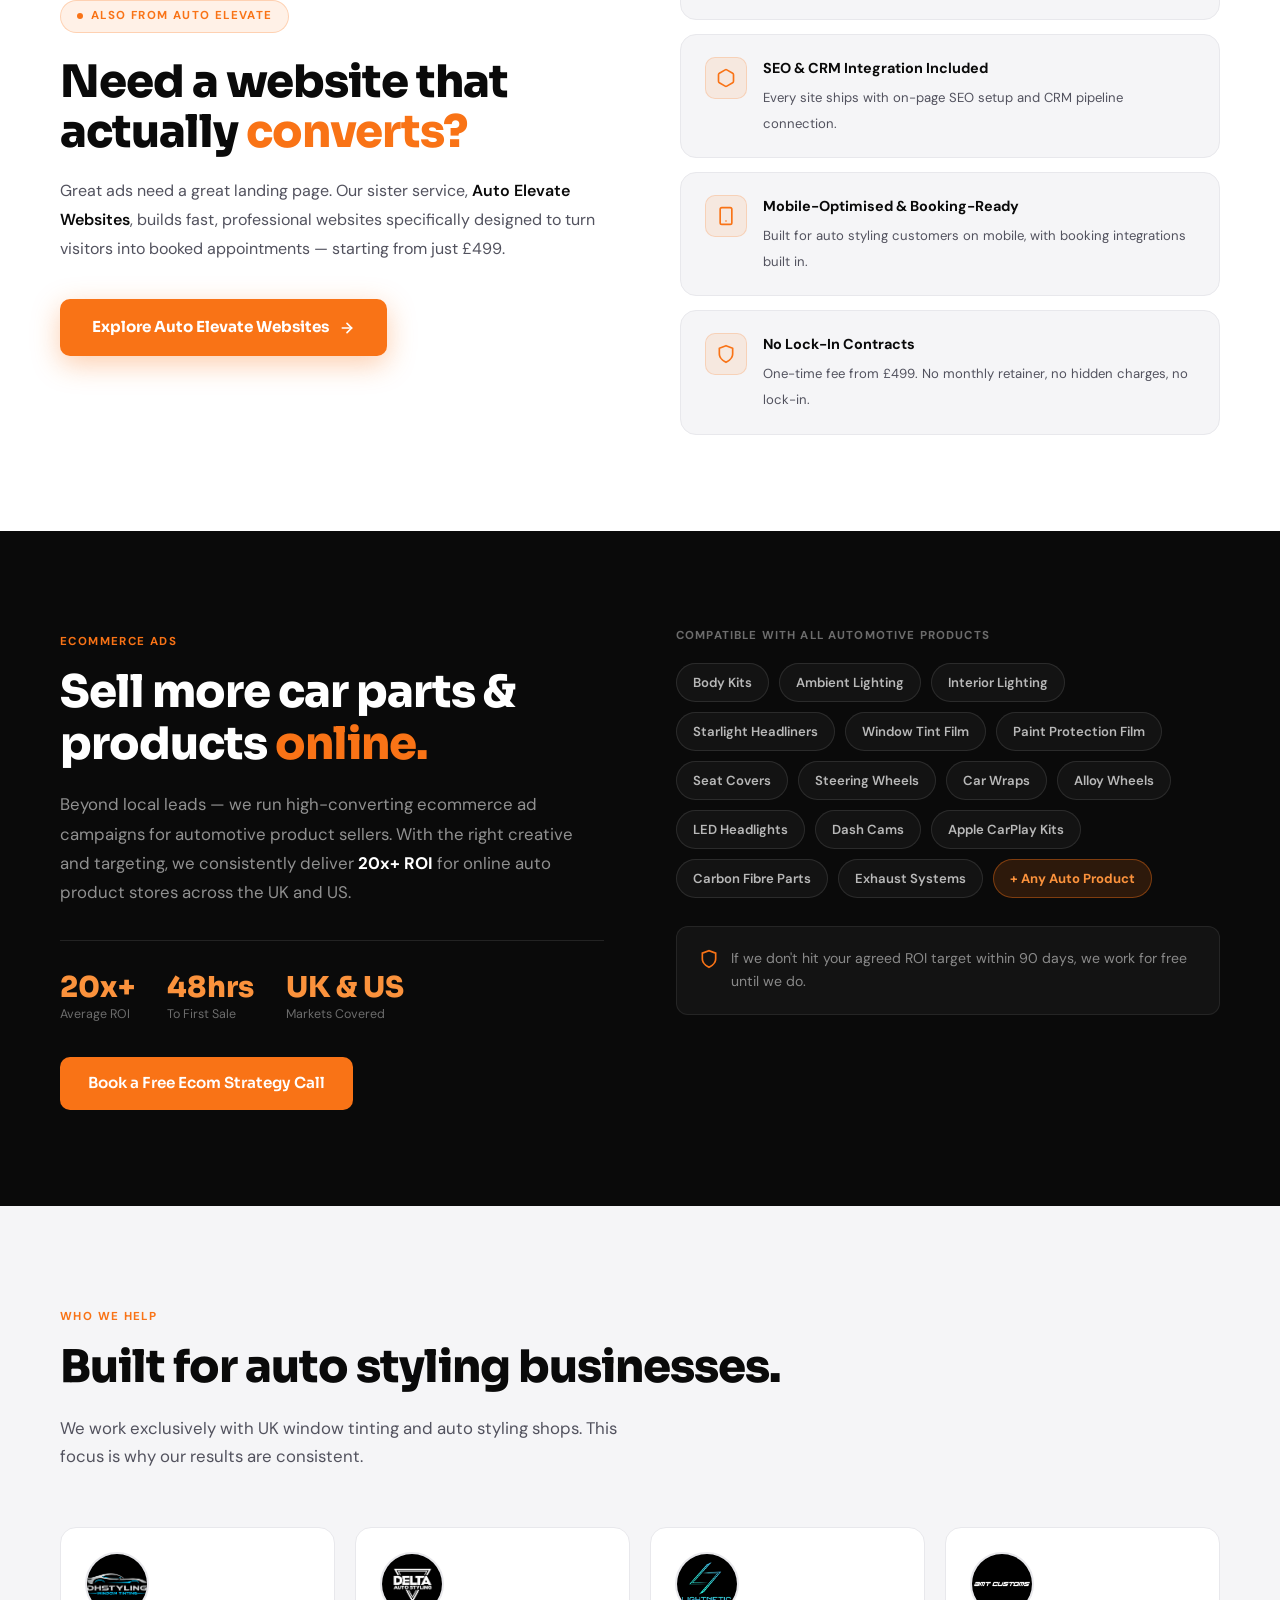
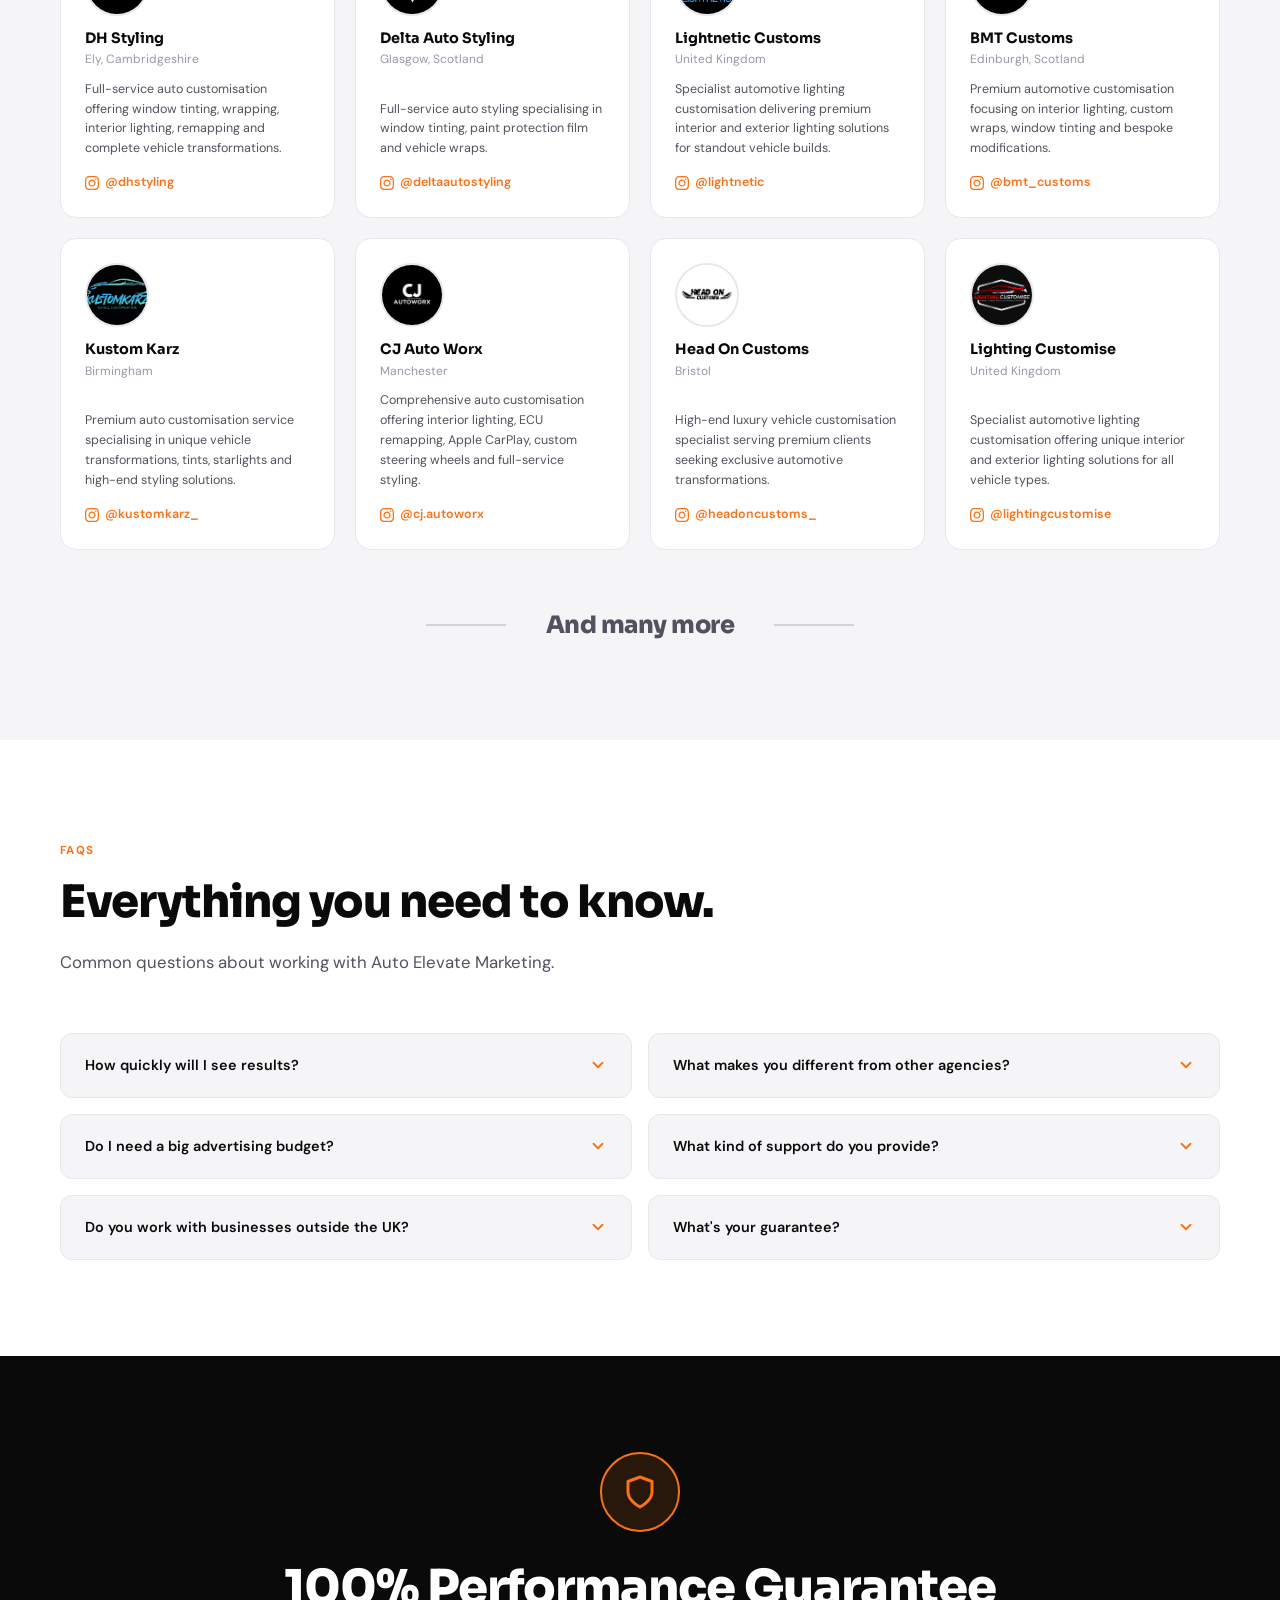
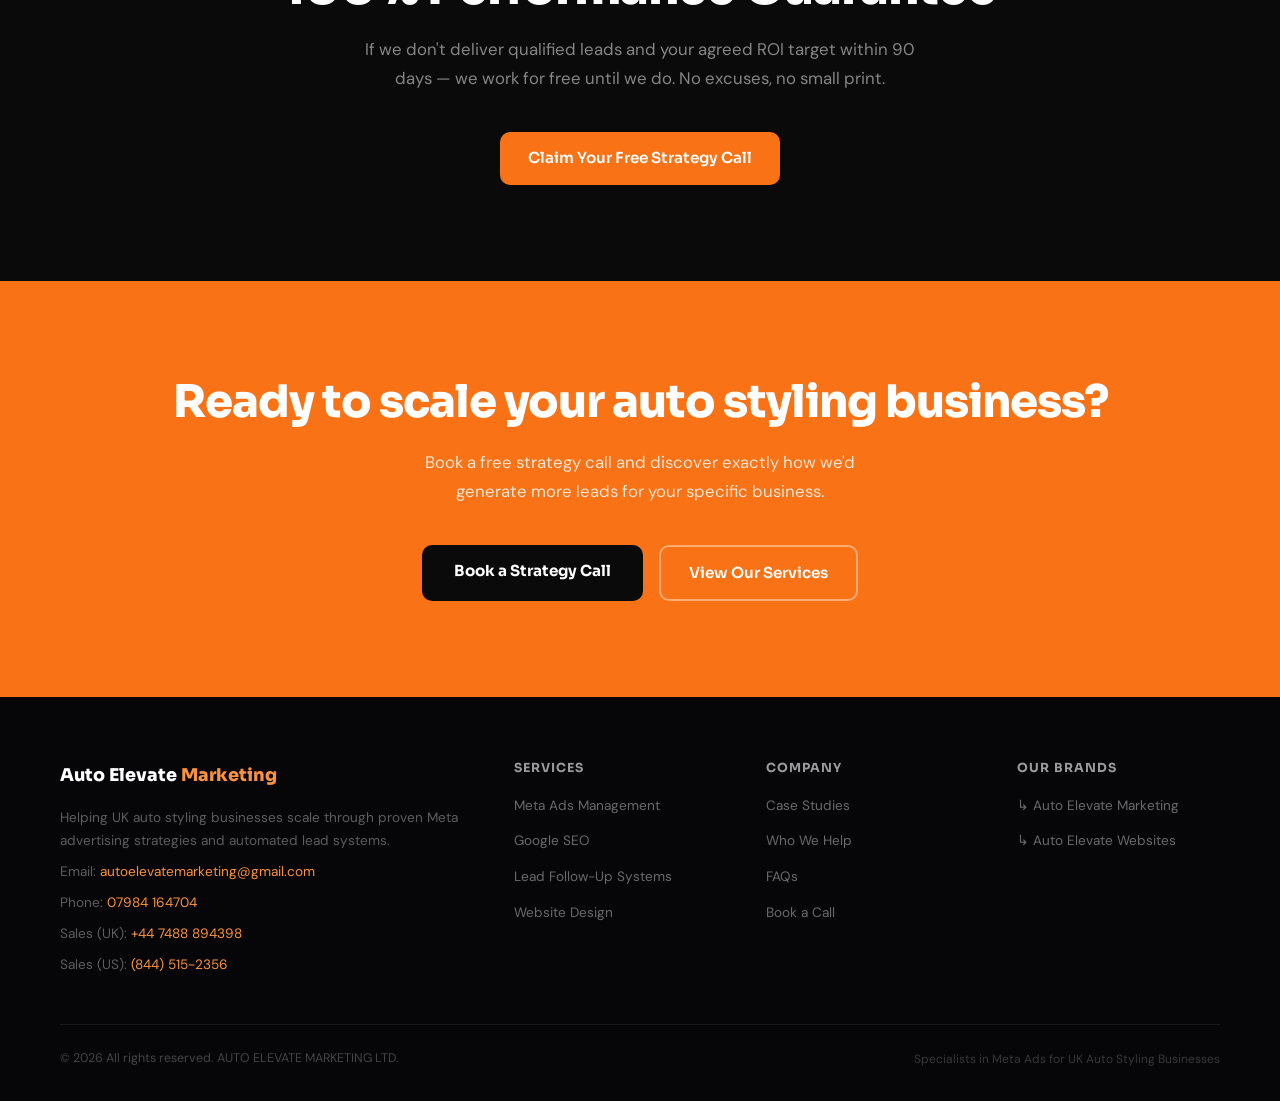
==== commit 29537c1f: "Update index.html" ====
--- a/index.html
+++ b/index.html
@@ -48,6 +48,15 @@
   <link rel="stylesheet" href="marketing.css">
   <style>
     .fade-in { opacity: 1 !important; transform: none !important; visibility: visible !important; }
+
+    /* Results grid responsive */
+    @media (max-width: 1100px) {
+      .results-row-4 { grid-template-columns: repeat(2, 1fr) !important; }
+      .results-row-3 { grid-template-columns: repeat(2, 1fr) !important; max-width: 100% !important; }
+    }
+    @media (max-width: 640px) {
+      .results-row-4, .results-row-3 { grid-template-columns: 1fr !important; max-width: 100% !important; }
+    }
 
     @media (max-width: 768px) {
       #ecom > div > div { grid-template-columns: 1fr !important; gap: 40px !important; }
@@ -404,7 +413,8 @@
         <h2 class="section-title" id="results-heading">Real numbers from real businesses.</h2>
         <p class="section-sub">Every result below is from a UK auto styling business we work with directly.</p>
 
-        <div class="results-grid">
+        <!-- Row 1: 4 cards -->
+        <div class="results-row-4" style="display:grid;grid-template-columns:repeat(4,1fr);gap:24px;margin-bottom:24px;">
 
           <!-- DH Styling -->
           <article class="result-item fade-in" itemscope itemtype="https://schema.org/Review">
@@ -447,7 +457,7 @@
           </article>
 
           <!-- MQ Styling -->
-          <article class="result-item" itemscope itemtype="https://schema.org/Review">
+          <article class="result-item fade-in" itemscope itemtype="https://schema.org/Review">
             <meta itemprop="datePublished" content="2024-01-01">
             <div itemprop="author" itemscope itemtype="https://schema.org/Organization">
               <meta itemprop="name" content="MQ Styling">
@@ -466,6 +476,29 @@
             </div>
           </article>
 
+          <!-- Lighting Customise — Coming Soon -->
+          <article class="result-item fade-in" itemscope itemtype="https://schema.org/Review">
+            <div class="video-wrap video-coming-soon-wrap" aria-label="Lighting Customise testimonial coming soon">
+              <div class="video-coming-soon">
+                <span>COMING SOON</span>
+              </div>
+            </div>
+            <div class="result-body">
+              <span class="result-tag">Automotive Lighting</span>
+              <h3>Lighting Customise Expansion!</h3>
+              <p class="result-desc">We help Lighting Customise generate a consistent flow of high-quality leads through targeted Meta Ads and our proven lead systems.</p>
+              <div class="result-numbers">
+                <div><div class="result-num">3x</div><div class="result-num-label">Lead Volume</div></div>
+                <div><div class="result-num">£6–9K</div><div class="result-num-label">Added Monthly</div></div>
+              </div>
+            </div>
+          </article>
+
+        </div>
+
+        <!-- Row 2: 3 cards centered -->
+        <div class="results-row-3" style="display:grid;grid-template-columns:repeat(3,1fr);gap:24px;max-width:calc(75% + 16px);margin:0 auto;">
+
           <!-- BMT Customs — Coming Soon -->
           <article class="result-item fade-in" itemscope itemtype="https://schema.org/Review">
             <div class="video-wrap video-coming-soon-wrap" aria-label="BMT Customs testimonial coming soon">
@@ -522,7 +555,8 @@
             </div>
           </article>
 
-        </div>
+        </div><!-- end row 2 -->
+
       </div>
     </section>
 
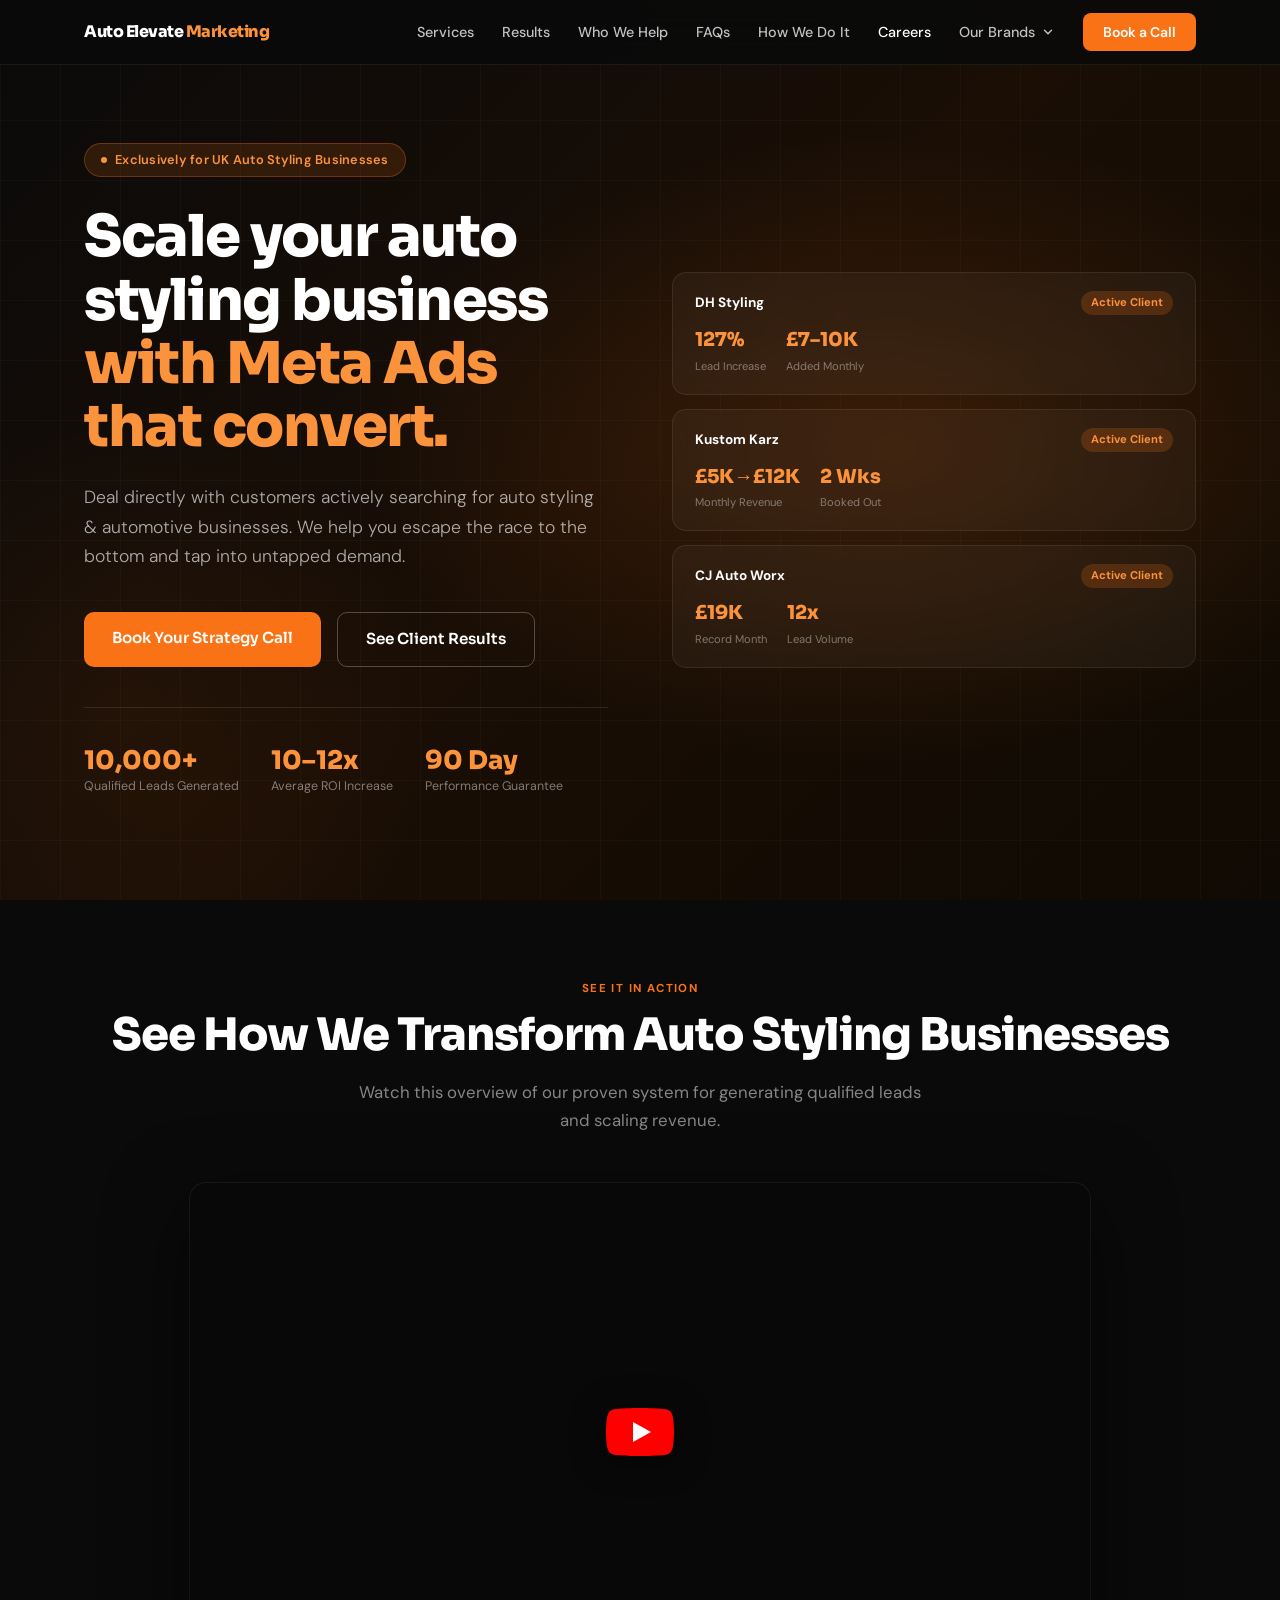
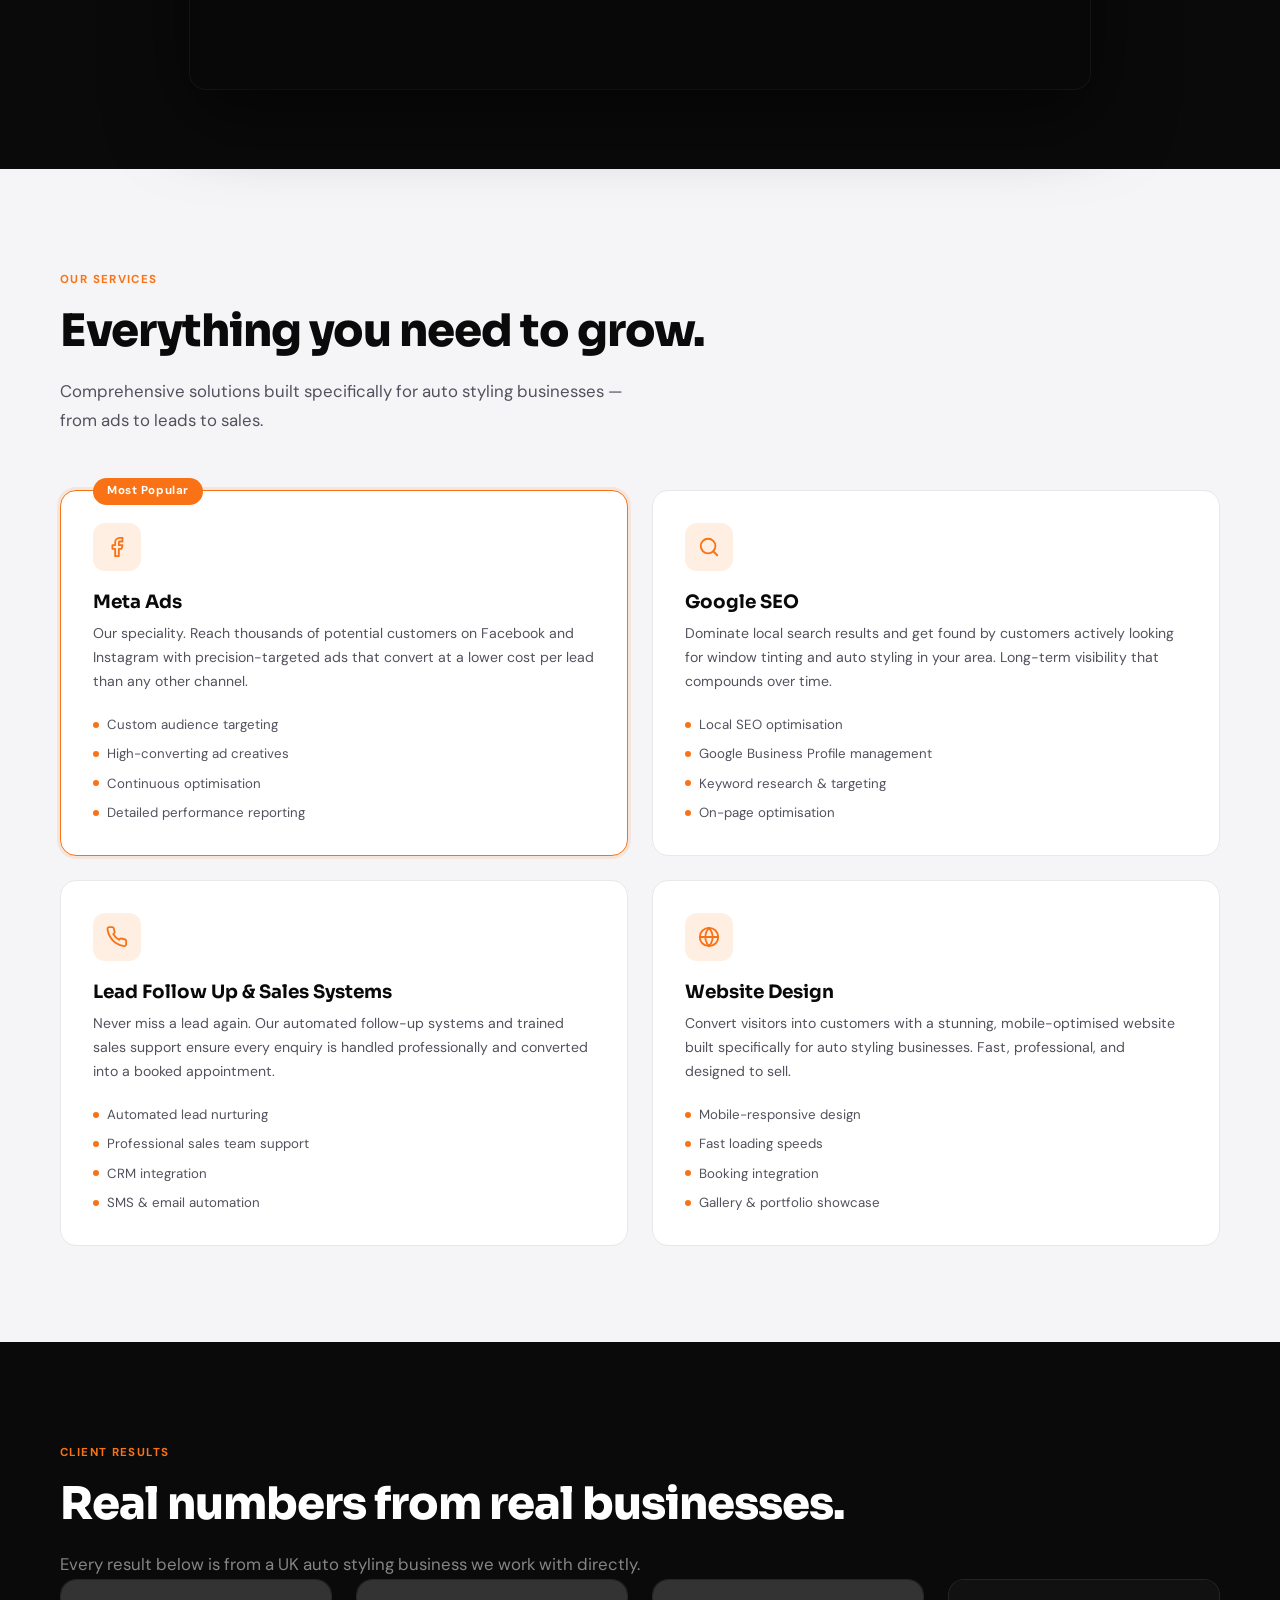
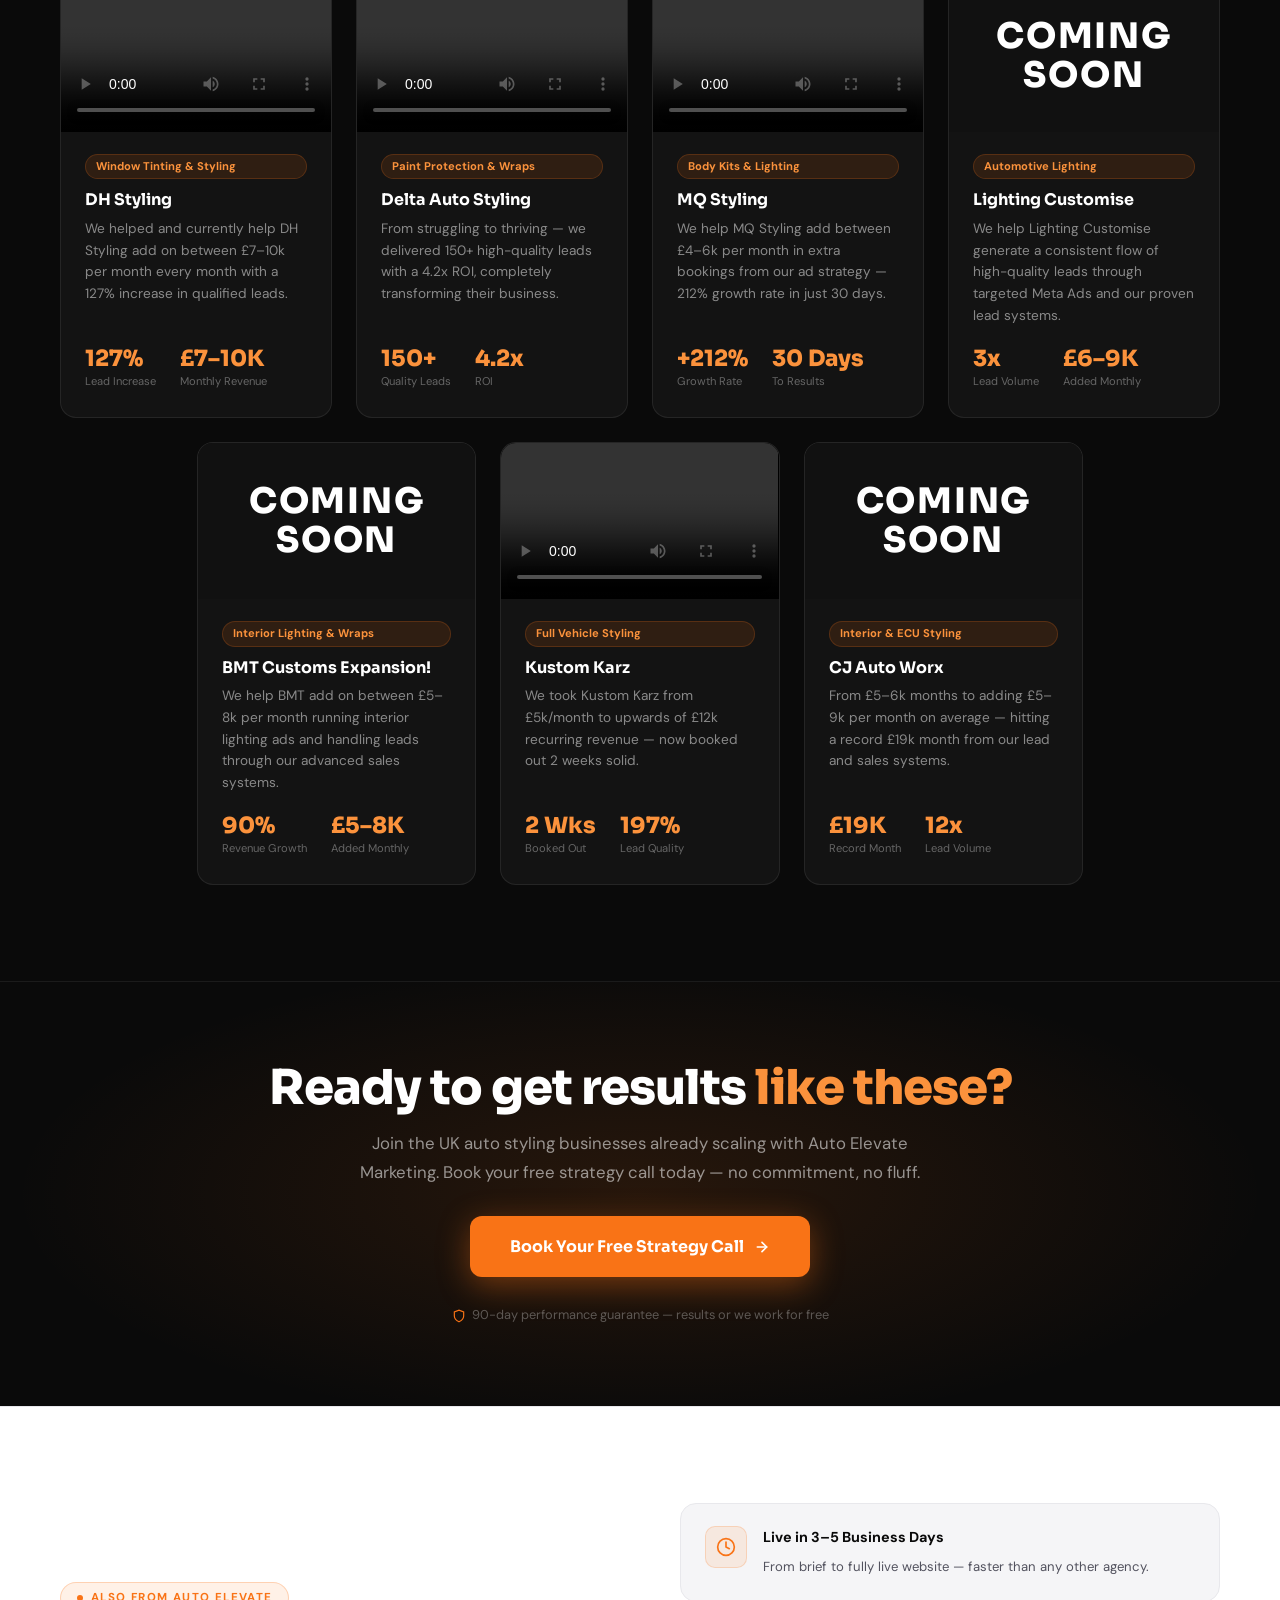
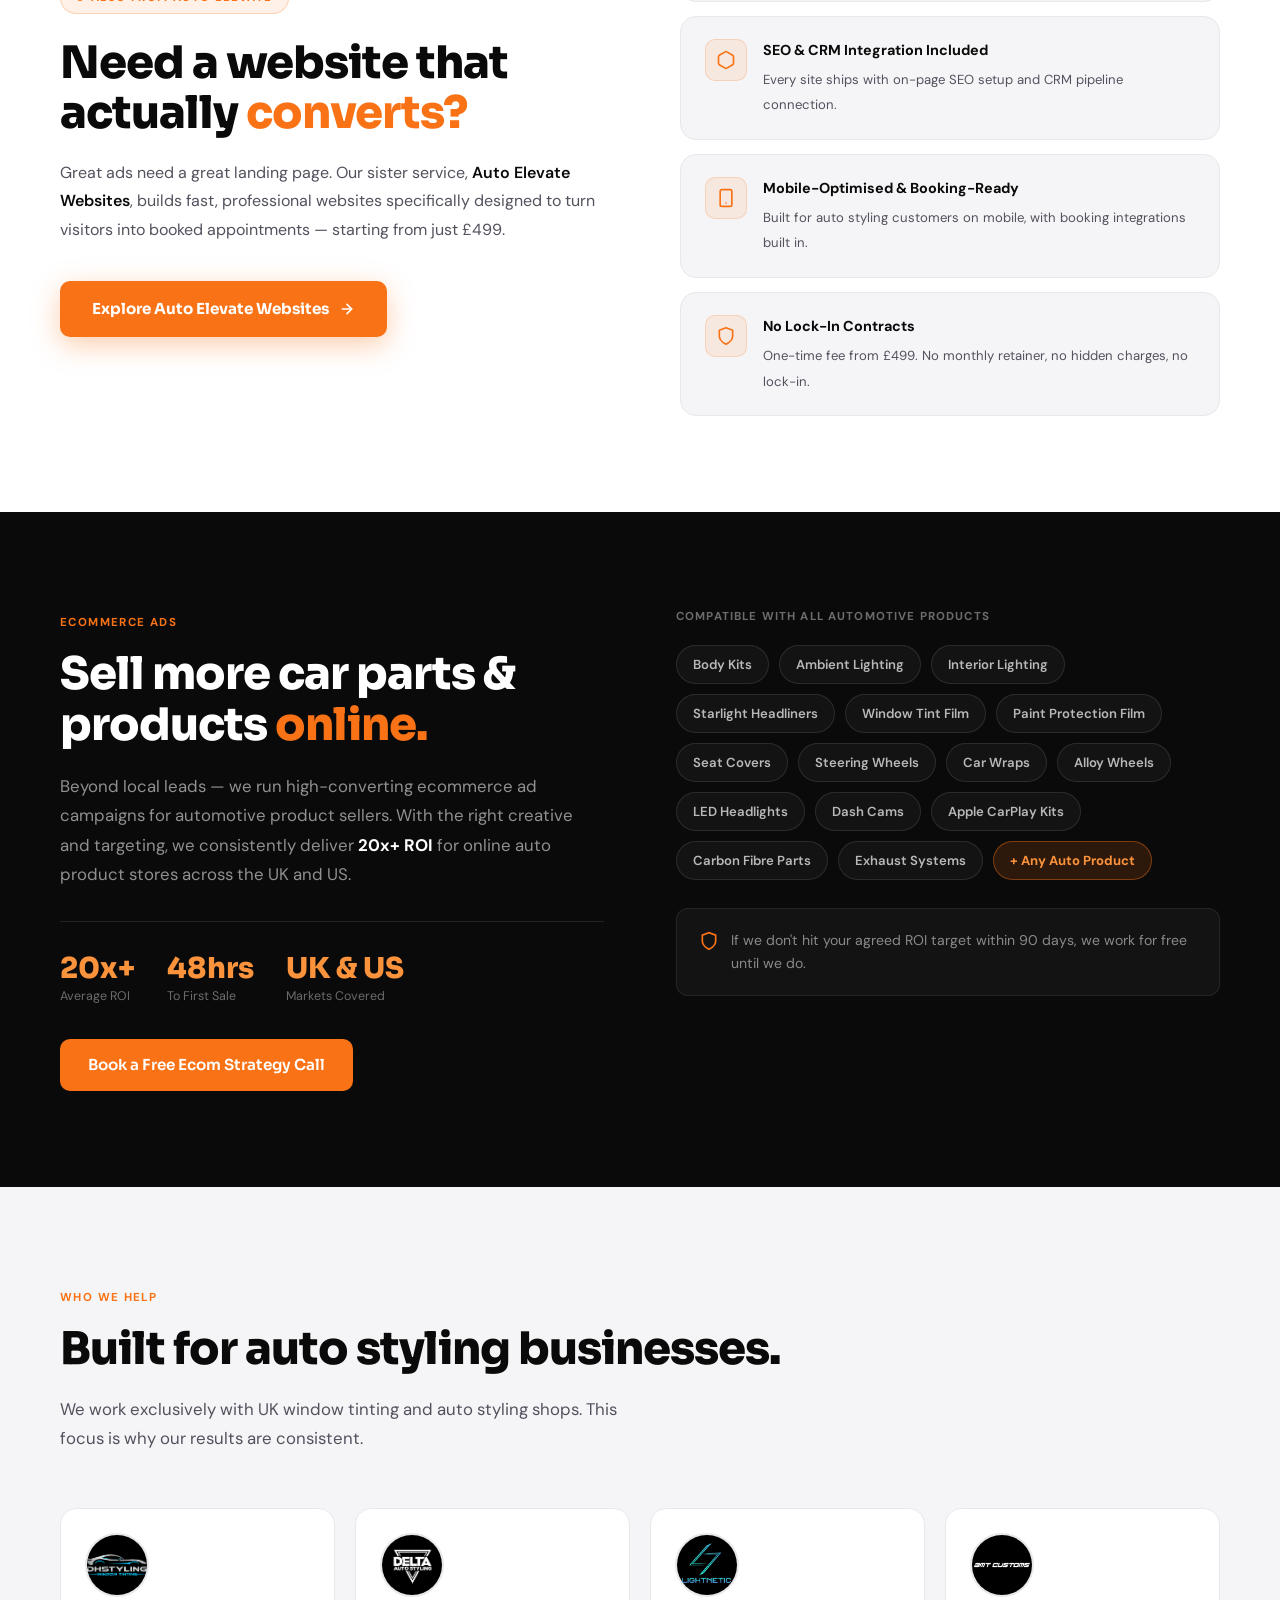
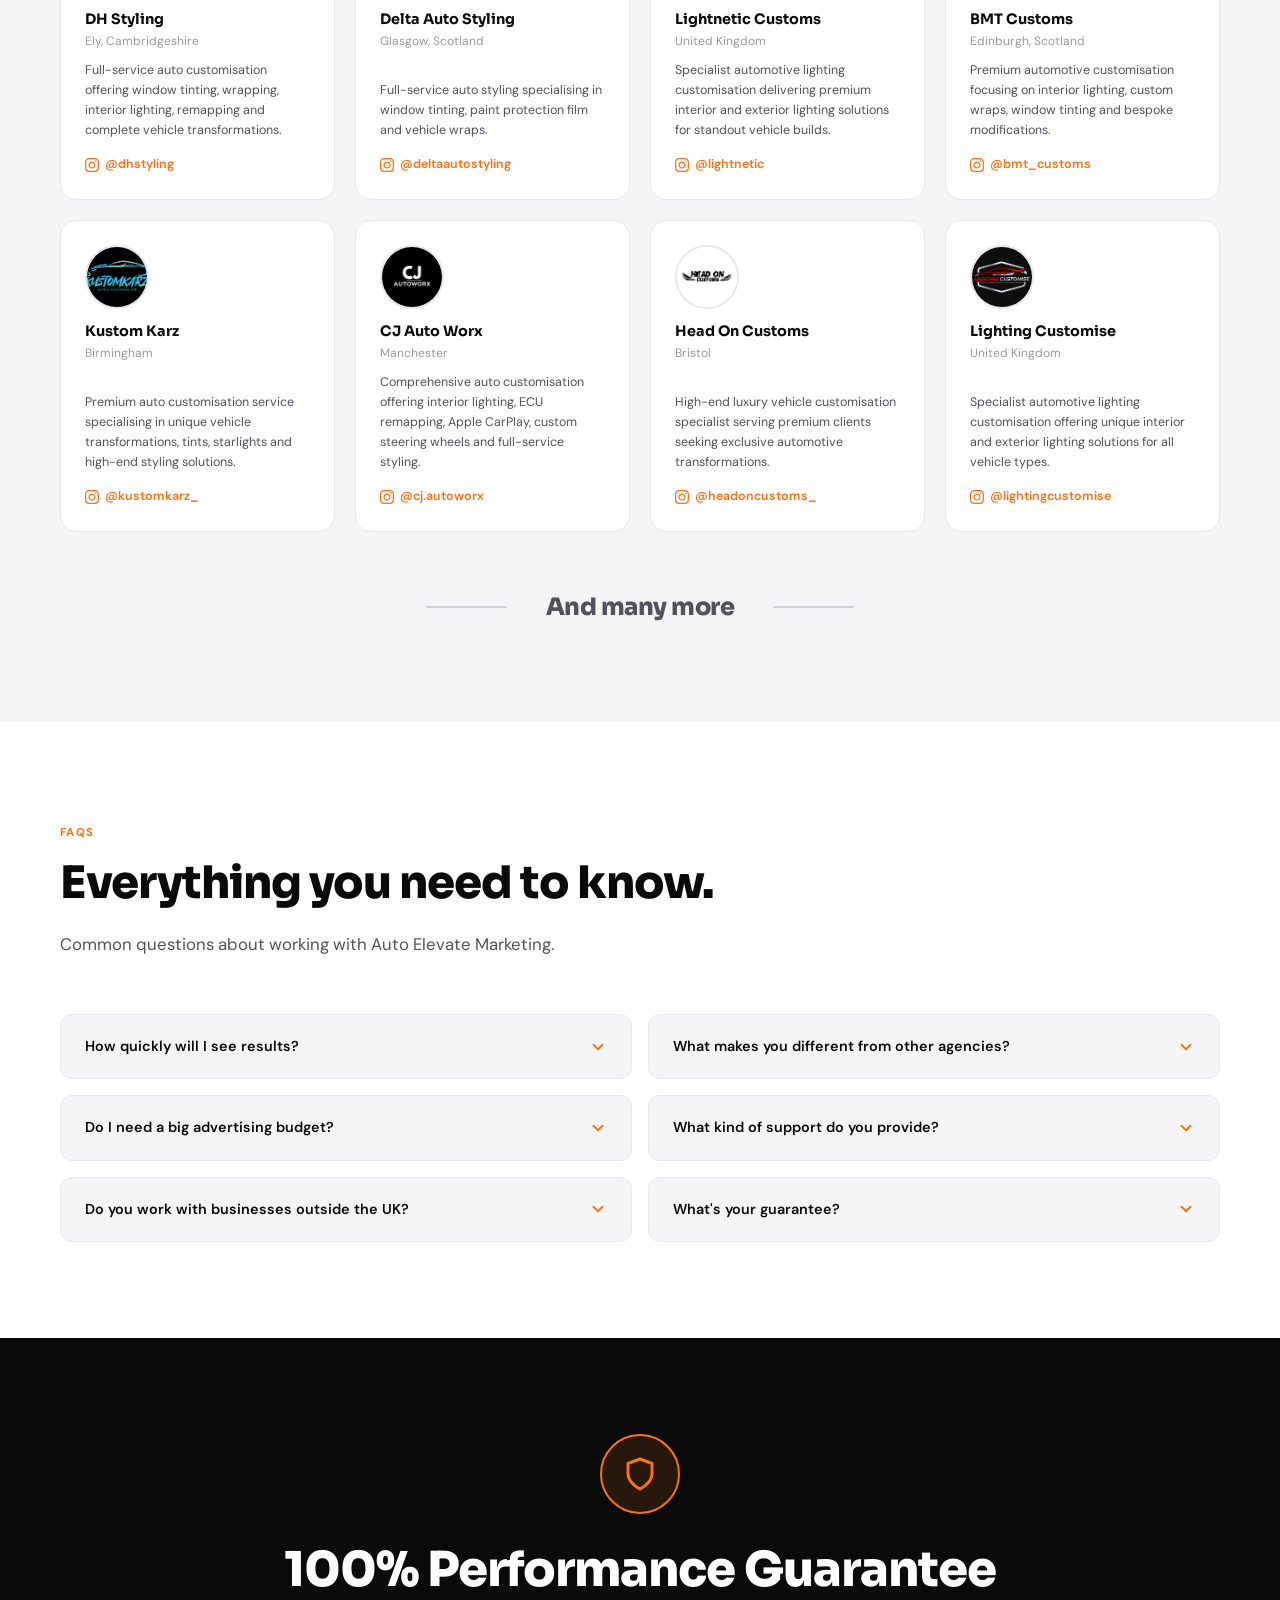
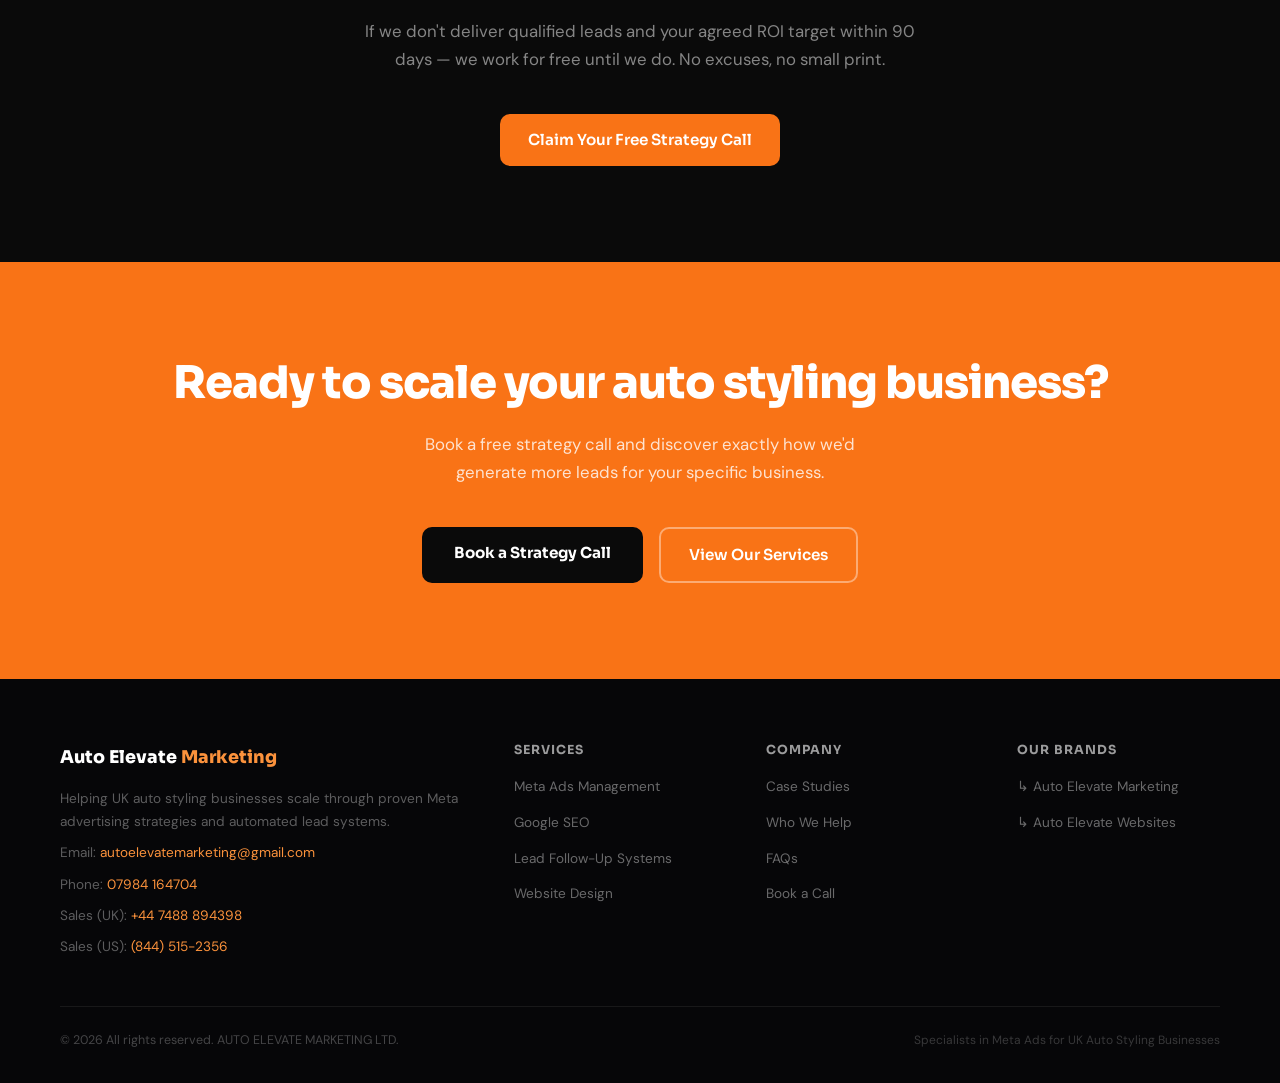
==== commit bac63f52: "Update index.html" ====
--- a/index.html
+++ b/index.html
@@ -427,7 +427,7 @@
             </div>
             <div class="result-body">
               <span class="result-tag">Window Tinting &amp; Styling</span>
-              <h3 itemprop="name">DH Styling Breakthrough!</h3>
+              <h3 itemprop="name">DH Styling</h3>
               <p class="result-desc" itemprop="reviewBody">We helped and currently help DH Styling add on between £7–10k per month every month with a 127% increase in qualified leads.</p>
               <div class="result-numbers">
                 <div><div class="result-num">127%</div><div class="result-num-label">Lead Increase</div></div>
@@ -447,7 +447,7 @@
             </div>
             <div class="result-body">
               <span class="result-tag">Paint Protection &amp; Wraps</span>
-              <h3 itemprop="name">Delta Auto Styling Transformation!</h3>
+              <h3 itemprop="name">Delta Auto Styling</h3>
               <p class="result-desc" itemprop="reviewBody">From struggling to thriving — we delivered 150+ high-quality leads with a 4.2x ROI, completely transforming their business.</p>
               <div class="result-numbers">
                 <div><div class="result-num">150+</div><div class="result-num-label">Quality Leads</div></div>
@@ -467,7 +467,7 @@
             </div>
             <div class="result-body">
               <span class="result-tag">Body Kits &amp; Lighting</span>
-              <h3 itemprop="name">MQ Styling Domination!</h3>
+              <h3 itemprop="name">MQ Styling</h3>
               <p class="result-desc" itemprop="reviewBody">We help MQ Styling add between £4–6k per month in extra bookings from our ad strategy — 212% growth rate in just 30 days.</p>
               <div class="result-numbers">
                 <div><div class="result-num">+212%</div><div class="result-num-label">Growth Rate</div></div>
@@ -485,7 +485,7 @@
             </div>
             <div class="result-body">
               <span class="result-tag">Automotive Lighting</span>
-              <h3>Lighting Customise Expansion!</h3>
+              <h3>Lighting Customise</h3>
               <p class="result-desc">We help Lighting Customise generate a consistent flow of high-quality leads through targeted Meta Ads and our proven lead systems.</p>
               <div class="result-numbers">
                 <div><div class="result-num">3x</div><div class="result-num-label">Lead Volume</div></div>
@@ -528,7 +528,7 @@
             </div>
             <div class="result-body">
               <span class="result-tag">Full Vehicle Styling</span>
-              <h3 itemprop="name">Kustom Karz Revolution!</h3>
+              <h3 itemprop="name">Kustom Karz</h3>
               <p class="result-desc" itemprop="reviewBody">We took Kustom Karz from £5k/month to upwards of £12k recurring revenue — now booked out 2 weeks solid.</p>
               <div class="result-numbers">
                 <div><div class="result-num">2 Wks</div><div class="result-num-label">Booked Out</div></div>
@@ -546,7 +546,7 @@
             </div>
             <div class="result-body">
               <span class="result-tag">Interior &amp; ECU Styling</span>
-              <h3>CJ Auto Worx Explosion!</h3>
+              <h3>CJ Auto Worx</h3>
               <p class="result-desc">From £5–6k months to adding £5–9k per month on average — hitting a record £19k month from our lead and sales systems.</p>
               <div class="result-numbers">
                 <div><div class="result-num">£19K</div><div class="result-num-label">Record Month</div></div>
